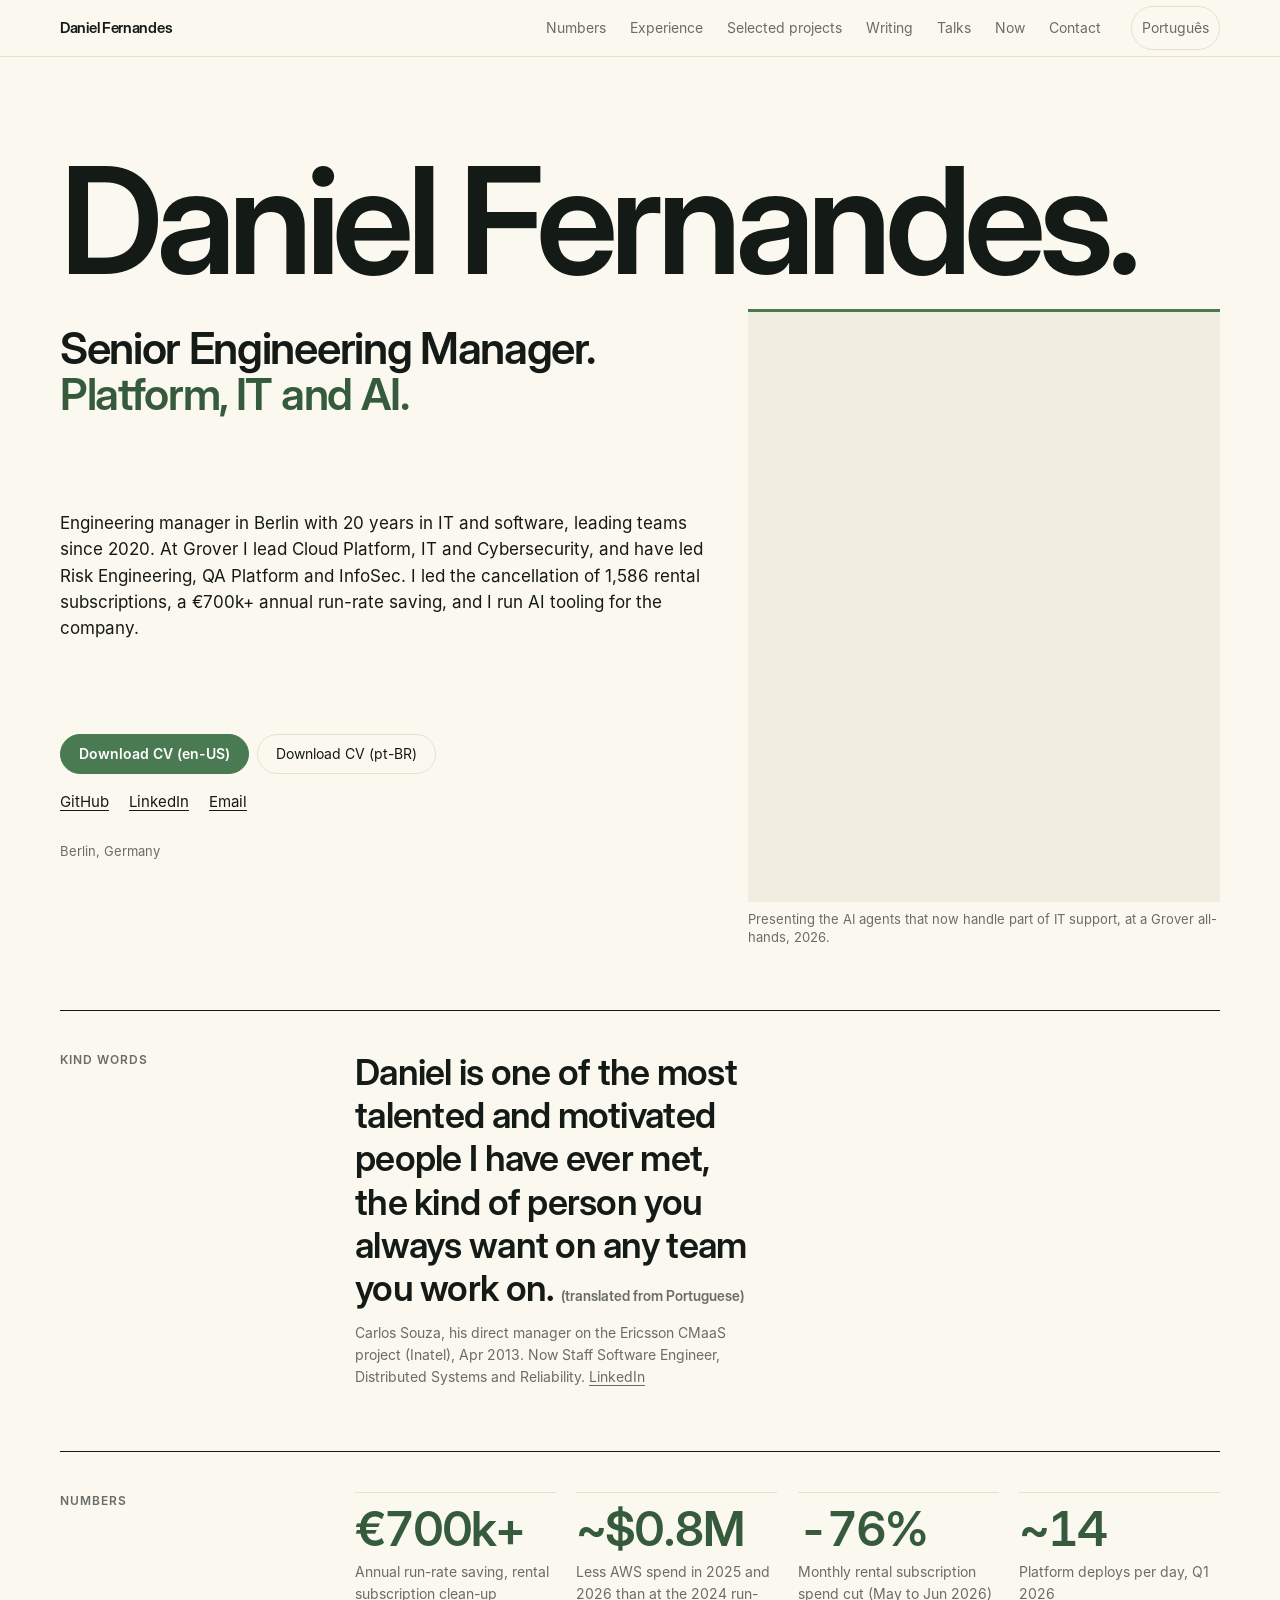
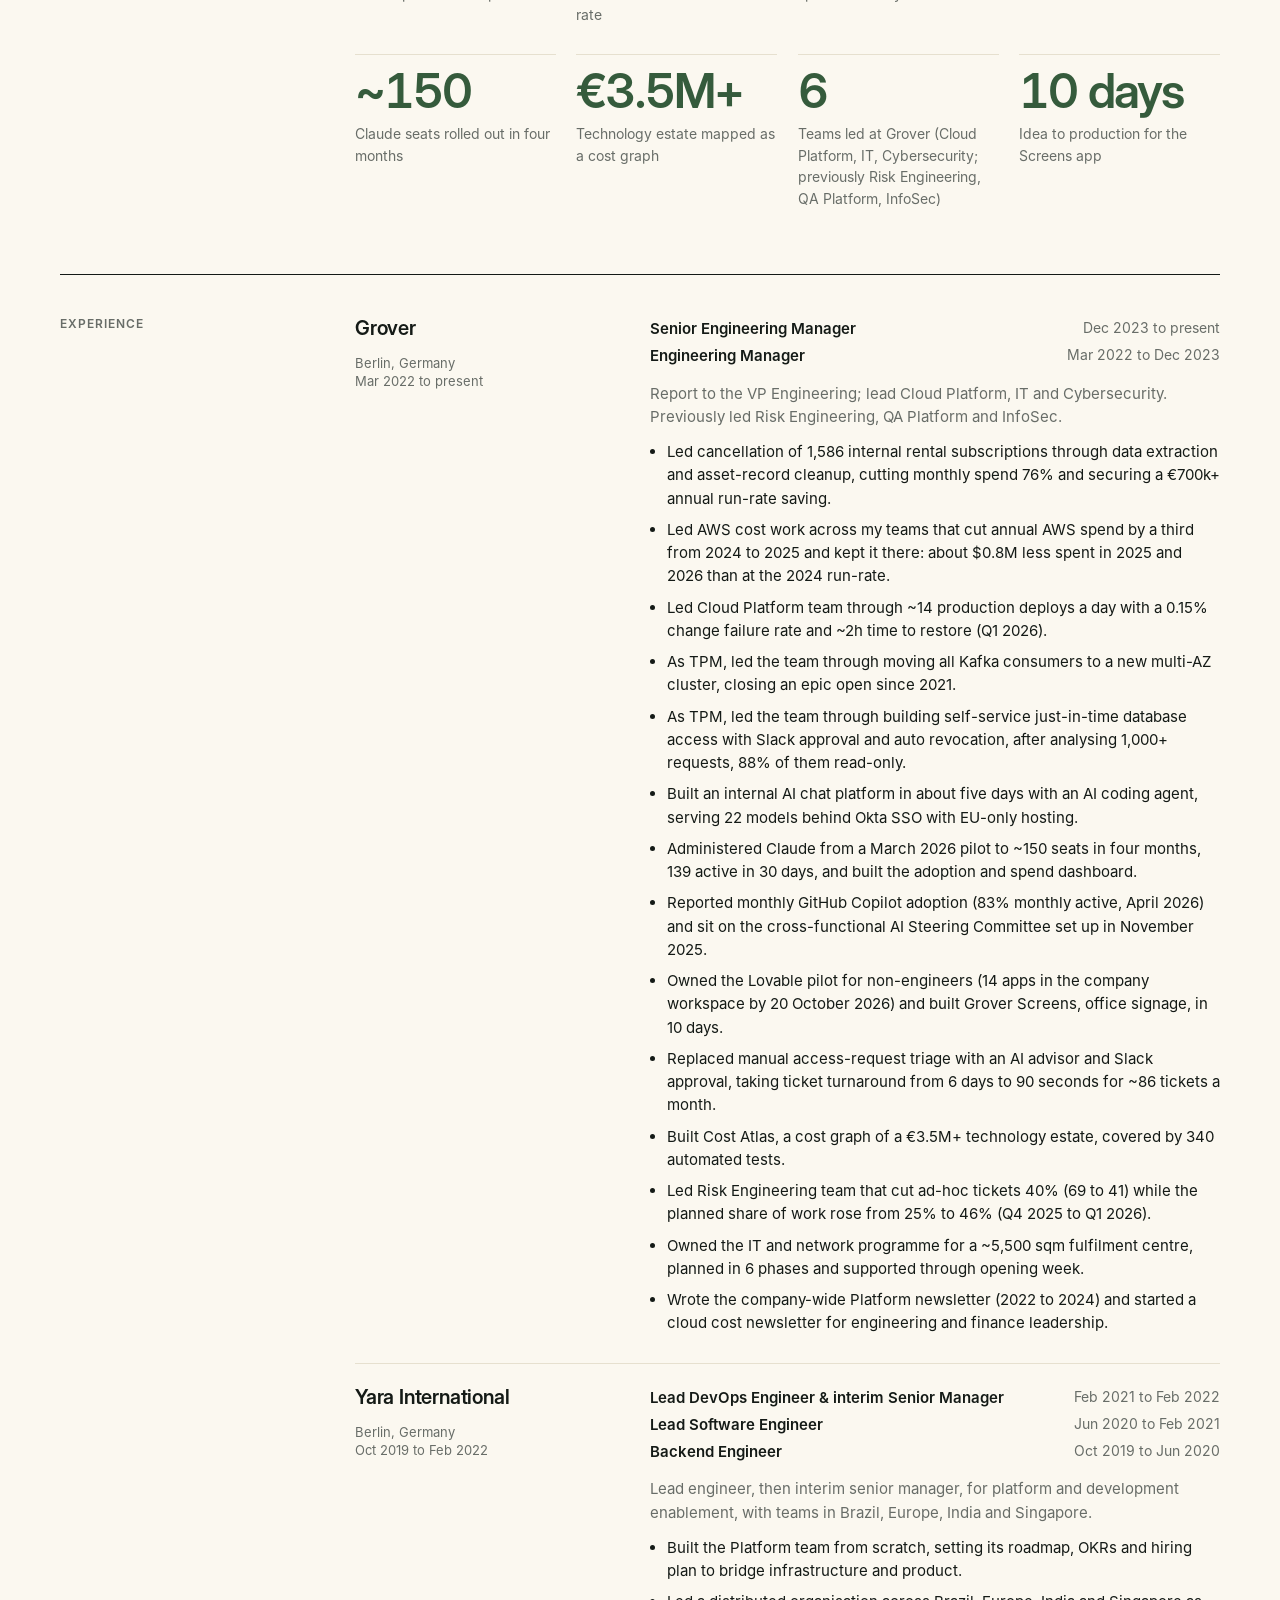
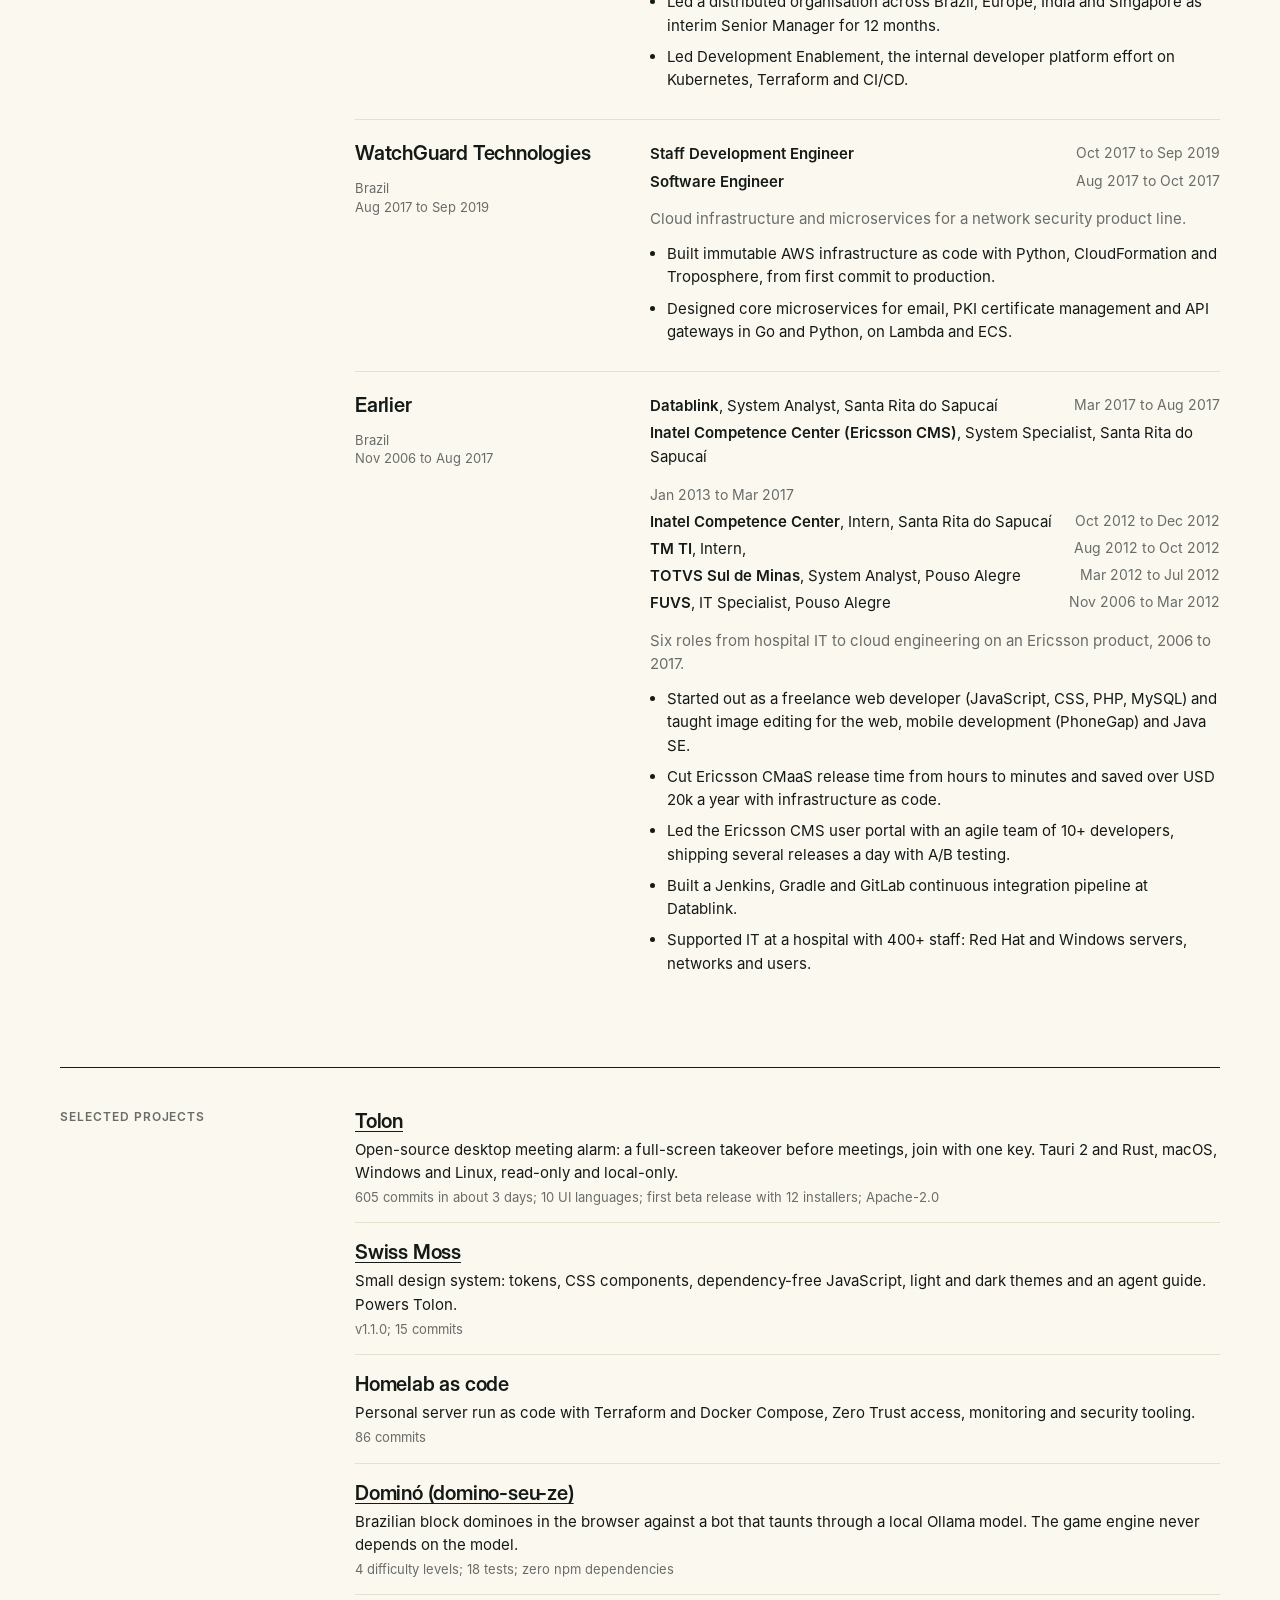
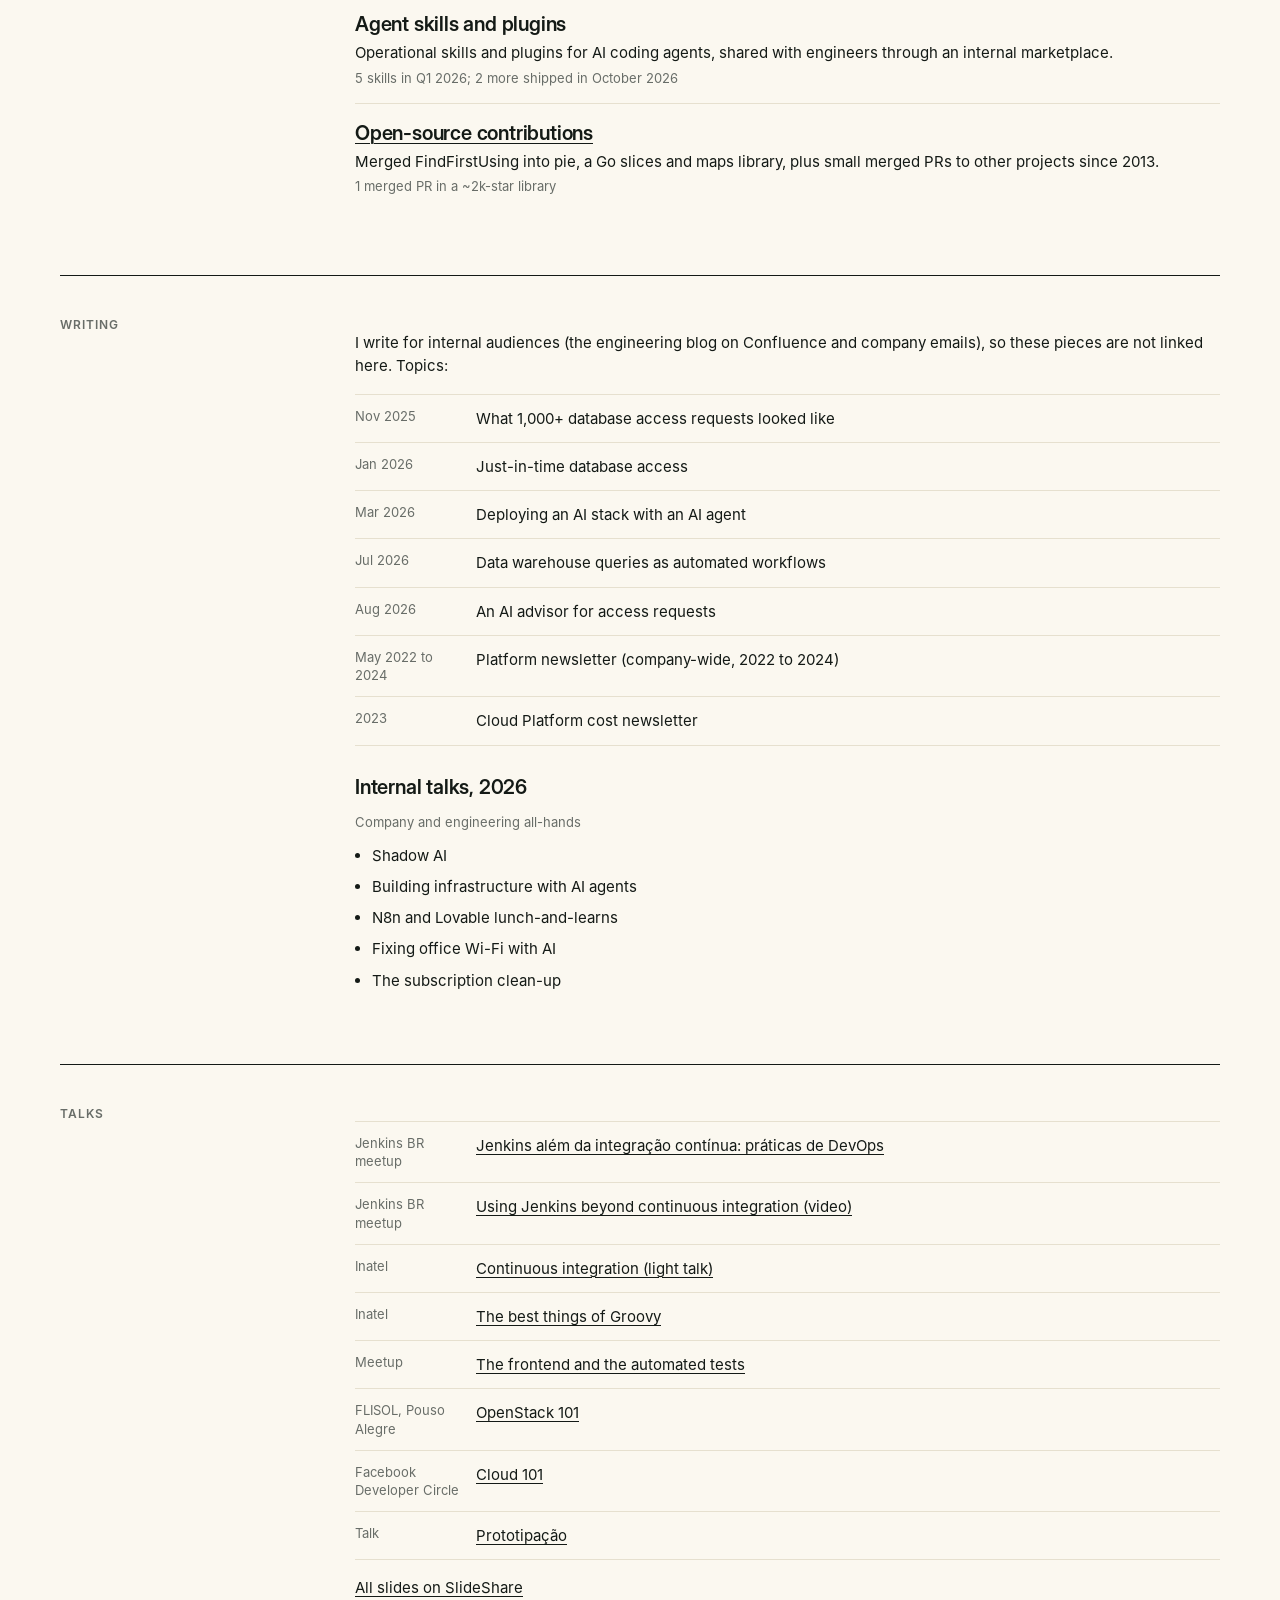
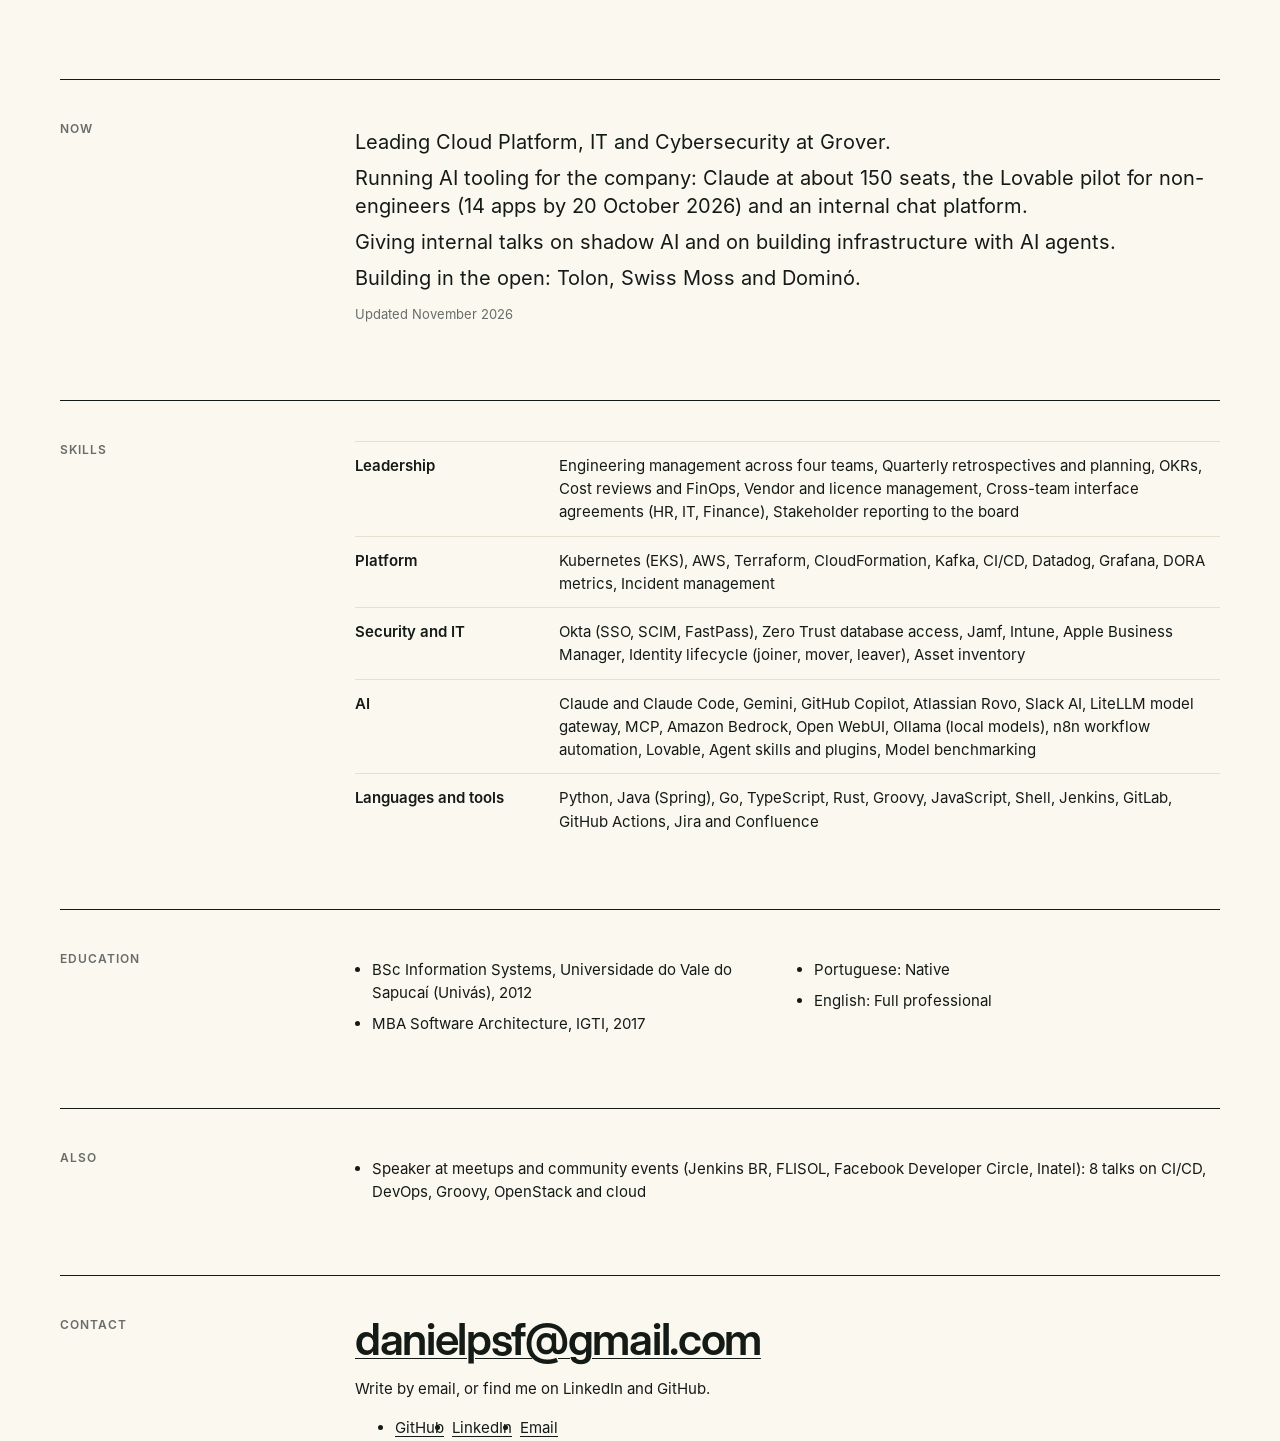
==== apps/site/web/index.html @ 64b5a779 "feat(site): track the personal site as plain HTML/CSS/JS, mobile menu - apps/site/web/ is now the so" ====
<!doctype html>
<html lang="en-US">
  <head>
    <meta charset="utf-8" />
    <meta name="viewport" content="width=device-width,initial-scale=1,viewport-fit=cover" />
    <title>Daniel Fernandes: Senior Engineering Manager</title>
    <meta
      name="description"
      content="Engineering manager in Berlin with 20 years in IT and software, leading teams since 2020."
    />
    <link rel="canonical" href="https://danielpsf.net/" />
    <link rel="alternate" hreflang="en-US" href="https://danielpsf.net/" />
    <link rel="alternate" hreflang="pt-BR" href="https://danielpsf.net/pt/" />
    <link rel="alternate" hreflang="x-default" href="https://danielpsf.net/" />
    <meta name="color-scheme" content="light dark" />
    <meta name="theme-color" content="#FBF8F0" media="(prefers-color-scheme: light)" />
    <meta name="theme-color" content="#121A15" media="(prefers-color-scheme: dark)" />
    <meta name="author" content="Daniel Fernandes" />
    <meta property="og:type" content="profile" />
    <meta property="og:site_name" content="Daniel Fernandes" />
    <meta property="og:title" content="Daniel Fernandes: Senior Engineering Manager" />
    <meta
      property="og:description"
      content="Engineering manager in Berlin with 20 years in IT and software, leading teams since 2020."
    />
    <meta property="og:url" content="https://danielpsf.net/" />
    <meta property="og:image" content="https://danielpsf.net/og.jpg" />
    <meta property="og:image:width" content="1200" />
    <meta property="og:image:height" content="630" />
    <meta
      property="og:image:alt"
      content="Daniel Fernandes on stage with a microphone, presenting a talk titled Bots running around the IT department."
    />
    <meta property="og:locale" content="en_US" />
    <meta name="twitter:card" content="summary_large_image" />
    <meta name="twitter:title" content="Daniel Fernandes: Senior Engineering Manager" />
    <meta
      name="twitter:description"
      content="Engineering manager in Berlin with 20 years in IT and software, leading teams since 2020."
    />
    <meta name="twitter:image" content="https://danielpsf.net/og.jpg" />
    <meta
      name="twitter:image:alt"
      content="Daniel Fernandes on stage with a microphone, presenting a talk titled Bots running around the IT department."
    />
    <meta property="profile:first_name" content="Daniel" />
    <meta property="profile:last_name" content="Fernandes" />
    <link rel="icon" href="favicon.svg" type="image/svg+xml" />
    <link rel="preload" href="fonts/inter-400.woff2" as="font" type="font/woff2" crossorigin />
    <link rel="preload" href="fonts/inter-display-600.woff2" as="font" type="font/woff2" crossorigin />
    <link rel="stylesheet" href="vendor/swiss-moss/tokens/tokens.css" />
    <link rel="stylesheet" href="vendor/swiss-moss/css/swiss-moss.css" />
    <link rel="stylesheet" href="css/site.css?v=846c3506" />
    <script type="application/ld+json">
      {"@context":"https://schema.org","@type":"ProfilePage","dateModified":"2026-11-02","inLanguage":"en-US","mainEntity":{"@type":"Person","name":"Daniel Fernandes","url":"https://danielpsf.net/","jobTitle":"Senior Engineering Manager","description":"Engineering manager in Berlin with 20 years in IT and software, leading teams since 2020.","worksFor":{"@type":"Organization","name":"Grover"},"address":{"@type":"PostalAddress","addressLocality":"Berlin","addressCountry":"DE"},"alumniOf":[{"@type":"CollegeOrUniversity","name":"Universidade do Vale do Sapucaí (Univás)"}],"knowsAbout":["Platform engineering","Cloud infrastructure","IT","Cybersecurity","AI tooling"],"sameAs":["https://github.com/danielpsf","https://linkedin.com/in/danielpedro09"]}}
    </script>
  </head>
  <body>
    <a class="skip" href="#main">Skip to content</a>
    <header class="top">
      <div class="wrap bar">
        <a class="mark" href="#top">Daniel Fernandes</a>
        <button class="menu-btn" type="button" popovertarget="site-menu">
          <span class="ico" aria-hidden="true"></span>Menu
        </button>
        <nav id="site-menu" class="menu" popover aria-label="Primary">
          <a href="#numbers">Numbers</a><a href="#experience">Experience</a><a href="#projects">Selected projects</a
          ><a href="#writing">Writing</a><a href="#talks">Talks</a><a href="#now">Now</a><a href="#contact">Contact</a>
        </nav>
        <a class="lang" href="pt/" hreflang="pt-BR" lang="pt-BR">Português</a>
      </div>
    </header>
    <main id="main">
      <div class="wrap">
        <section class="hero g" id="top">
          <h1 class="sm-display-xl">Daniel Fernandes.</h1>
          <p class="role sm-display-m">Senior Engineering Manager. <span class="focus">Platform, IT and AI.</span></p>
          <p class="lede sm-lead">
            Engineering manager in Berlin with 20 years in IT and software, leading teams since 2020. At Grover I lead
            Cloud Platform, IT and Cybersecurity, and have led Risk Engineering, QA Platform and InfoSec. I led the
            cancellation of 1,586 rental subscriptions, a €700k+ annual run-rate saving, and I run AI tooling for the
            company.
          </p>
          <figure class="hero-photo">
            <picture
              ><source
                media="(max-width:899px)"
                type="image/webp"
                srcset="img/talk-portrait-600.webp"
                width="600"
                height="750" />
              <source
                media="(max-width:899px)"
                type="image/jpeg"
                srcset="img/talk-portrait-600.jpg"
                width="600"
                height="750" />
              <source
                type="image/webp"
                srcset="img/talk-640.webp 640w, img/talk-960.webp 960w, img/talk-1280.webp 1280w"
                sizes="(min-width:1240px) 480px, 40vw"
                width="1280"
                height="853" />
              <img
                src="img/talk-1280.jpg"
                width="1280"
                height="853"
                alt="Daniel Fernandes on stage with a microphone, presenting a talk titled Bots running around the IT department."
                loading="eager"
                fetchpriority="high"
                decoding="async"
            /></picture>
            <figcaption class="sm-caption">
              Presenting the AI agents that now handle part of IT support, at a Grover all-hands, 2026.
            </figcaption>
          </figure>
          <div class="hero-links">
            <div class="sm-cluster">
              <a class="sm-btn primary" href="/cv/Daniel_Fernandes_CV_Generic_enUS.pdf" download>Download CV (en-US)</a
              ><a class="sm-btn" href="/cv/Daniel_Fernandes_CV_Generic_ptBR.pdf" download>Download CV (pt-BR)</a>
            </div>
            <ul class="sm-cluster plain" role="list">
              <li><a href="https://github.com/danielpsf" rel="me noopener">GitHub</a></li>
              <li><a href="https://linkedin.com/in/danielpedro09" rel="me noopener">LinkedIn</a></li>
              <li><a href="mailto:danielpsf@gmail.com">Email</a></li>
            </ul>
            <p class="sm-caption">Berlin, Germany</p>
          </div>
        </section>
        <section class="sec" id="kind">
          <div class="g">
            <h2 class="lbl">Kind words</h2>
            <div class="body">
              <figure class="quote">
                <blockquote>
                  <p>
                    Daniel is one of the most talented and motivated people I have ever met, the kind of person you
                    always want on any team you work on. <span class="note">(translated from Portuguese)</span>
                  </p>
                </blockquote>
                <figcaption>
                  Carlos Souza, his direct manager on the Ericsson CMaaS project (Inatel), Apr 2013. Now Staff Software
                  Engineer, Distributed Systems and Reliability.
                  <a href="https://www.linkedin.com/in/danielpedro09/details/recommendations/" rel="noopener"
                    >LinkedIn</a
                  >
                </figcaption>
              </figure>
            </div>
          </div>
        </section>
        <section class="sec" id="numbers">
          <div class="g">
            <h2 class="lbl">Numbers</h2>
            <ul class="figs" role="list">
              <li>
                <p class="fig-v">€700k+</p>
                <p class="fig-l">Annual run-rate saving, rental subscription clean-up</p>
              </li>
              <li>
                <p class="fig-v">~$0.8M</p>
                <p class="fig-l">Less AWS spend in 2025 and 2026 than at the 2024 run-rate</p>
              </li>
              <li>
                <p class="fig-v">-76%</p>
                <p class="fig-l">Monthly rental subscription spend cut (May to Jun 2026)</p>
              </li>
              <li>
                <p class="fig-v">~14</p>
                <p class="fig-l">Platform deploys per day, Q1 2026</p>
              </li>
              <li>
                <p class="fig-v">~150</p>
                <p class="fig-l">Claude seats rolled out in four months</p>
              </li>
              <li>
                <p class="fig-v">€3.5M+</p>
                <p class="fig-l">Technology estate mapped as a cost graph</p>
              </li>
              <li>
                <p class="fig-v">6</p>
                <p class="fig-l">
                  Teams led at Grover (Cloud Platform, IT, Cybersecurity; previously Risk Engineering, QA Platform,
                  InfoSec)
                </p>
              </li>
              <li>
                <p class="fig-v">10 days</p>
                <p class="fig-l">Idea to production for the Screens app</p>
              </li>
            </ul>
          </div>
        </section>
        <section class="sec" id="experience">
          <div class="g">
            <h2 class="lbl">Experience</h2>
            <div class="body">
              <article class="job">
                <header>
                  <h3 class="sm-heading">Grover</h3>
                  <p class="sm-caption">Berlin, Germany<br />Mar 2022 to present</p>
                </header>
                <div>
                  <ul class="roles" role="list">
                    <li><strong>Senior Engineering Manager</strong><span class="per">Dec 2023 to present</span></li>
                    <li><strong>Engineering Manager</strong><span class="per">Mar 2022 to Dec 2023</span></li>
                  </ul>
                  <p class="scope">
                    Report to the VP Engineering; lead Cloud Platform, IT and Cybersecurity. Previously led Risk
                    Engineering, QA Platform and InfoSec.
                  </p>
                  <ul class="bul">
                    <li>
                      Led cancellation of 1,586 internal rental subscriptions through data extraction and asset-record
                      cleanup, cutting monthly spend 76% and securing a €700k+ annual run-rate saving.
                    </li>
                    <li>
                      Led AWS cost work across my teams that cut annual AWS spend by a third from 2024 to 2025 and kept
                      it there: about $0.8M less spent in 2025 and 2026 than at the 2024 run-rate.
                    </li>
                    <li>
                      Led Cloud Platform team through ~14 production deploys a day with a 0.15% change failure rate and
                      ~2h time to restore (Q1 2026).
                    </li>
                    <li>
                      As TPM, led the team through moving all Kafka consumers to a new multi-AZ cluster, closing an epic
                      open since 2021.
                    </li>
                    <li>
                      As TPM, led the team through building self-service just-in-time database access with Slack
                      approval and auto revocation, after analysing 1,000+ requests, 88% of them read-only.
                    </li>
                    <li>
                      Built an internal AI chat platform in about five days with an AI coding agent, serving 22 models
                      behind Okta SSO with EU-only hosting.
                    </li>
                    <li>
                      Administered Claude from a March 2026 pilot to ~150 seats in four months, 139 active in 30 days,
                      and built the adoption and spend dashboard.
                    </li>
                    <li>
                      Reported monthly GitHub Copilot adoption (83% monthly active, April 2026) and sit on the
                      cross-functional AI Steering Committee set up in November 2025.
                    </li>
                    <li>
                      Owned the Lovable pilot for non-engineers (14 apps in the company workspace by 20 October 2026)
                      and built Grover Screens, office signage, in 10 days.
                    </li>
                    <li>
                      Replaced manual access-request triage with an AI advisor and Slack approval, taking ticket
                      turnaround from 6 days to 90 seconds for ~86 tickets a month.
                    </li>
                    <li>
                      Built Cost Atlas, a cost graph of a €3.5M+ technology estate, covered by 340 automated tests.
                    </li>
                    <li>
                      Led Risk Engineering team that cut ad-hoc tickets 40% (69 to 41) while the planned share of work
                      rose from 25% to 46% (Q4 2025 to Q1 2026).
                    </li>
                    <li>
                      Owned the IT and network programme for a ~5,500 sqm fulfilment centre, planned in 6 phases and
                      supported through opening week.
                    </li>
                    <li>
                      Wrote the company-wide Platform newsletter (2022 to 2024) and started a cloud cost newsletter for
                      engineering and finance leadership.
                    </li>
                  </ul>
                </div>
              </article>
              <article class="job">
                <header>
                  <h3 class="sm-heading">Yara International</h3>
                  <p class="sm-caption">Berlin, Germany<br />Oct 2019 to Feb 2022</p>
                </header>
                <div>
                  <ul class="roles" role="list">
                    <li>
                      <strong>Lead DevOps Engineer &amp; interim Senior Manager</strong
                      ><span class="per">Feb 2021 to Feb 2022</span>
                    </li>
                    <li><strong>Lead Software Engineer</strong><span class="per">Jun 2020 to Feb 2021</span></li>
                    <li><strong>Backend Engineer</strong><span class="per">Oct 2019 to Jun 2020</span></li>
                  </ul>
                  <p class="scope">
                    Lead engineer, then interim senior manager, for platform and development enablement, with teams in
                    Brazil, Europe, India and Singapore.
                  </p>
                  <ul class="bul">
                    <li>
                      Built the Platform team from scratch, setting its roadmap, OKRs and hiring plan to bridge
                      infrastructure and product.
                    </li>
                    <li>
                      Led a distributed organisation across Brazil, Europe, India and Singapore as interim Senior
                      Manager for 12 months.
                    </li>
                    <li>
                      Led Development Enablement, the internal developer platform effort on Kubernetes, Terraform and
                      CI/CD.
                    </li>
                  </ul>
                </div>
              </article>
              <article class="job">
                <header>
                  <h3 class="sm-heading">WatchGuard Technologies</h3>
                  <p class="sm-caption">Brazil<br />Aug 2017 to Sep 2019</p>
                </header>
                <div>
                  <ul class="roles" role="list">
                    <li><strong>Staff Development Engineer</strong><span class="per">Oct 2017 to Sep 2019</span></li>
                    <li><strong>Software Engineer</strong><span class="per">Aug 2017 to Oct 2017</span></li>
                  </ul>
                  <p class="scope">Cloud infrastructure and microservices for a network security product line.</p>
                  <ul class="bul">
                    <li>
                      Built immutable AWS infrastructure as code with Python, CloudFormation and Troposphere, from first
                      commit to production.
                    </li>
                    <li>
                      Designed core microservices for email, PKI certificate management and API gateways in Go and
                      Python, on Lambda and ECS.
                    </li>
                  </ul>
                </div>
              </article>
              <article class="job">
                <header>
                  <h3 class="sm-heading">Earlier</h3>
                  <p class="sm-caption">Brazil<br />Nov 2006 to Aug 2017</p>
                </header>
                <div>
                  <ul class="roles" role="list">
                    <li>
                      <span><strong>Datablink</strong>, System Analyst, Santa Rita do Sapucaí</span
                      ><span class="per">Mar 2017 to Aug 2017</span>
                    </li>
                    <li>
                      <span
                        ><strong>Inatel Competence Center (Ericsson CMS)</strong>, System Specialist, Santa Rita do
                        Sapucaí</span
                      ><span class="per">Jan 2013 to Mar 2017</span>
                    </li>
                    <li>
                      <span><strong>Inatel Competence Center</strong>, Intern, Santa Rita do Sapucaí</span
                      ><span class="per">Oct 2012 to Dec 2012</span>
                    </li>
                    <li>
                      <span><strong>TM TI</strong>, Intern, </span><span class="per">Aug 2012 to Oct 2012</span>
                    </li>
                    <li>
                      <span><strong>TOTVS Sul de Minas</strong>, System Analyst, Pouso Alegre</span
                      ><span class="per">Mar 2012 to Jul 2012</span>
                    </li>
                    <li>
                      <span><strong>FUVS</strong>, IT Specialist, Pouso Alegre</span
                      ><span class="per">Nov 2006 to Mar 2012</span>
                    </li>
                  </ul>
                  <p class="scope">
                    Six roles from hospital IT to cloud engineering on an Ericsson product, 2006 to 2017.
                  </p>
                  <ul class="bul">
                    <li>
                      Started out as a freelance web developer (JavaScript, CSS, PHP, MySQL) and taught image editing
                      for the web, mobile development (PhoneGap) and Java SE.
                    </li>
                    <li>
                      Cut Ericsson CMaaS release time from hours to minutes and saved over USD 20k a year with
                      infrastructure as code.
                    </li>
                    <li>
                      Led the Ericsson CMS user portal with an agile team of 10+ developers, shipping several releases a
                      day with A/B testing.
                    </li>
                    <li>Built a Jenkins, Gradle and GitLab continuous integration pipeline at Datablink.</li>
                    <li>
                      Supported IT at a hospital with 400+ staff: Red Hat and Windows servers, networks and users.
                    </li>
                  </ul>
                </div>
              </article>
            </div>
          </div>
        </section>
        <section class="sec" id="projects">
          <div class="g">
            <h2 class="lbl">Selected projects</h2>
            <ul class="body projs" role="list">
              <li>
                <h3 class="sm-heading"><a href="https://github.com/danielpsf/tolon" rel="noopener">Tolon</a></h3>
                <p>
                  Open-source desktop meeting alarm: a full-screen takeover before meetings, join with one key. Tauri 2
                  and Rust, macOS, Windows and Linux, read-only and local-only.
                </p>
                <p class="sm-caption">
                  605 commits in about 3 days; 10 UI languages; first beta release with 12 installers; Apache-2.0
                </p>
              </li>
              <li>
                <h3 class="sm-heading">
                  <a href="https://danielpsf.github.io/swiss-moss/" rel="noopener">Swiss Moss</a>
                </h3>
                <p>
                  Small design system: tokens, CSS components, dependency-free JavaScript, light and dark themes and an
                  agent guide. Powers Tolon.
                </p>
                <p class="sm-caption">v1.1.0; 15 commits</p>
              </li>
              <li>
                <h3 class="sm-heading">Homelab as code</h3>
                <p>
                  Personal server run as code with Terraform and Docker Compose, Zero Trust access, monitoring and
                  security tooling.
                </p>
                <p class="sm-caption">86 commits</p>
              </li>
              <li>
                <h3 class="sm-heading">
                  <a href="https://github.com/danielpsf/domino-seu-ze" rel="noopener">Dominó (domino-seu-ze)</a>
                </h3>
                <p>
                  Brazilian block dominoes in the browser against a bot that taunts through a local Ollama model. The
                  game engine never depends on the model.
                </p>
                <p class="sm-caption">4 difficulty levels; 18 tests; zero npm dependencies</p>
              </li>
              <li>
                <h3 class="sm-heading">Agent skills and plugins</h3>
                <p>
                  Operational skills and plugins for AI coding agents, shared with engineers through an internal
                  marketplace.
                </p>
                <p class="sm-caption">5 skills in Q1 2026; 2 more shipped in October 2026</p>
              </li>
              <li>
                <h3 class="sm-heading">
                  <a href="https://github.com/elliotchance/pie/pull/140" rel="noopener">Open-source contributions</a>
                </h3>
                <p>
                  Merged FindFirstUsing into pie, a Go slices and maps library, plus small merged PRs to other projects
                  since 2013.
                </p>
                <p class="sm-caption">1 merged PR in a ~2k-star library</p>
              </li>
            </ul>
          </div>
        </section>
        <section class="sec" id="writing">
          <div class="g">
            <h2 class="lbl">Writing</h2>
            <div class="body">
              <p>
                I write for internal audiences (the engineering blog on Confluence and company emails), so these pieces
                are not linked here. Topics:
              </p>
              <ul class="rows" role="list">
                <li>
                  <span class="sm-caption">Nov 2025</span><span>What 1,000+ database access requests looked like</span>
                </li>
                <li><span class="sm-caption">Jan 2026</span><span>Just-in-time database access</span></li>
                <li><span class="sm-caption">Mar 2026</span><span>Deploying an AI stack with an AI agent</span></li>
                <li>
                  <span class="sm-caption">Jul 2026</span><span>Data warehouse queries as automated workflows</span>
                </li>
                <li><span class="sm-caption">Aug 2026</span><span>An AI advisor for access requests</span></li>
                <li>
                  <span class="sm-caption">May 2022 to 2024</span
                  ><span>Platform newsletter (company-wide, 2022 to 2024)</span>
                </li>
                <li><span class="sm-caption">2023</span><span>Cloud Platform cost newsletter</span></li>
              </ul>
              <h3 class="sm-heading sub">Internal talks, 2026</h3>
              <p class="sm-caption">Company and engineering all-hands</p>
              <ul class="bul">
                <li>Shadow AI</li>
                <li>Building infrastructure with AI agents</li>
                <li>N8n and Lovable lunch-and-learns</li>
                <li>Fixing office Wi-Fi with AI</li>
                <li>The subscription clean-up</li>
              </ul>
            </div>
          </div>
        </section>
        <section class="sec" id="talks">
          <div class="g">
            <h2 class="lbl">Talks</h2>
            <div class="body">
              <ul class="rows pj" role="list">
                <li>
                  <span class="sm-caption m">Jenkins BR meetup</span
                  ><span
                    ><a
                      href="https://www.slideshare.net/slideshow/light-talk-meet-up-jenkinsbr-2013-jenkins-alm-da-integrao-contnua-prticas-de-devops/29049214"
                      rel="noopener"
                      >Jenkins além da integração contínua: práticas de DevOps</a
                    ></span
                  >
                </li>
                <li>
                  <span class="sm-caption m">Jenkins BR meetup</span
                  ><span
                    ><a href="https://www.youtube.com/watch?v=B6O4QnNBhys" rel="noopener"
                      >Using Jenkins beyond continuous integration (video)</a
                    ></span
                  >
                </li>
                <li>
                  <span class="sm-caption m">Inatel</span
                  ><span
                    ><a
                      href="https://www.slideshare.net/slideshow/continuous-integration-light-talk/29068292"
                      rel="noopener"
                      >Continuous integration (light talk)</a
                    ></span
                  >
                </li>
                <li>
                  <span class="sm-caption m">Inatel</span
                  ><span
                    ><a href="https://www.slideshare.net/slideshow/the-best-things-of-groovy/74635420" rel="noopener"
                      >The best things of Groovy</a
                    ></span
                  >
                </li>
                <li>
                  <span class="sm-caption m">Meetup</span
                  ><span
                    ><a
                      href="https://www.slideshare.net/slideshow/the-frontend-and-the-automated-tests-51347442/51347442"
                      rel="noopener"
                      >The frontend and the automated tests</a
                    ></span
                  >
                </li>
                <li>
                  <span class="sm-caption m">FLISOL, Pouso Alegre</span
                  ><span
                    ><a href="https://www.slideshare.net/slideshow/openstack-101-74729543/74729543" rel="noopener"
                      >OpenStack 101</a
                    ></span
                  >
                </li>
                <li>
                  <span class="sm-caption m">Facebook Developer Circle</span
                  ><span
                    ><a
                      href="https://www.slideshare.net/slideshow/facebook-dev-circle-cloud-101/74634896"
                      rel="noopener"
                      >Cloud 101</a
                    ></span
                  >
                </li>
                <li>
                  <span class="sm-caption m">Talk</span
                  ><span
                    ><a href="https://www.slideshare.net/slideshow/prototipao/4040329" rel="noopener"
                      >Prototipação</a
                    ></span
                  >
                </li>
              </ul>
              <p><a href="https://www.slideshare.net/DanielPSF" rel="noopener">All slides on SlideShare</a></p>
            </div>
          </div>
        </section>
        <section class="sec" id="now">
          <div class="g">
            <h2 class="lbl">Now</h2>
            <div class="body">
              <!-- derived from content.json; confirm wording -->
              <ul class="bul big">
                <li>Leading Cloud Platform, IT and Cybersecurity at Grover.</li>
                <li>
                  Running AI tooling for the company: Claude at about 150 seats, the Lovable pilot for non-engineers (14
                  apps by 20 October 2026) and an internal chat platform.
                </li>
                <li>Giving internal talks on shadow AI and on building infrastructure with AI agents.</li>
                <li>Building in the open: Tolon, Swiss Moss and Dominó.</li>
              </ul>
              <p class="sm-caption">Updated November 2026</p>
            </div>
          </div>
        </section>
        <section class="sec" id="skills">
          <div class="g">
            <h2 class="lbl">Skills</h2>
            <dl class="body skills">
              <div>
                <dt>Leadership</dt>
                <dd>
                  Engineering management across four teams, Quarterly retrospectives and planning, OKRs, Cost reviews
                  and FinOps, Vendor and licence management, Cross-team interface agreements (HR, IT, Finance),
                  Stakeholder reporting to the board
                </dd>
              </div>
              <div>
                <dt>Platform</dt>
                <dd>
                  Kubernetes (EKS), AWS, Terraform, CloudFormation, Kafka, CI/CD, Datadog, Grafana, DORA metrics,
                  Incident management
                </dd>
              </div>
              <div>
                <dt>Security and IT</dt>
                <dd>
                  Okta (SSO, SCIM, FastPass), Zero Trust database access, Jamf, Intune, Apple Business Manager, Identity
                  lifecycle (joiner, mover, leaver), Asset inventory
                </dd>
              </div>
              <div>
                <dt>AI</dt>
                <dd>
                  Claude and Claude Code, Gemini, GitHub Copilot, Atlassian Rovo, Slack AI, LiteLLM model gateway, MCP,
                  Amazon Bedrock, Open WebUI, Ollama (local models), n8n workflow automation, Lovable, Agent skills and
                  plugins, Model benchmarking
                </dd>
              </div>
              <div>
                <dt>Languages and tools</dt>
                <dd>
                  Python, Java (Spring), Go, TypeScript, Rust, Groovy, JavaScript, Shell, Jenkins, GitLab, GitHub
                  Actions, Jira and Confluence
                </dd>
              </div>
            </dl>
          </div>
        </section>
        <section class="sec" id="education">
          <div class="g">
            <h2 class="lbl">Education</h2>
            <div class="body two">
              <ul class="bul">
                <li>BSc Information Systems, Universidade do Vale do Sapucaí (Univás), 2012</li>
                <li>MBA Software Architecture, IGTI, 2017</li>
              </ul>
              <ul class="bul">
                <li>Portuguese: Native</li>
                <li>English: Full professional</li>
              </ul>
            </div>
          </div>
        </section>
        <section class="sec" id="also">
          <div class="g">
            <h2 class="lbl">Also</h2>
            <div class="body">
              <ul class="bul">
                <li>
                  Speaker at meetups and community events (Jenkins BR, FLISOL, Facebook Developer Circle, Inatel): 8
                  talks on CI/CD, DevOps, Groovy, OpenStack and cloud
                </li>
              </ul>
            </div>
          </div>
        </section>
        <section class="sec" id="contact">
          <div class="g">
            <h2 class="lbl">Contact</h2>
            <div class="body">
              <p class="sm-display-m"><a href="mailto:danielpsf@gmail.com">danielpsf@gmail.com</a></p>
              <p>Write by email, or find me on LinkedIn and GitHub.</p>
              <ul class="sm-cluster" role="list">
                <li><a href="https://github.com/danielpsf" rel="me noopener">GitHub</a></li>
                <li><a href="https://linkedin.com/in/danielpedro09" rel="me noopener">LinkedIn</a></li>
                <li><a href="mailto:danielpsf@gmail.com">Email</a></li>
              </ul>
            </div>
          </div>
        </section>
      </div>
    </main>
    <footer class="foot wrap">
      <p>Built with Swiss Moss (Apache-2.0) and set in Inter (SIL OFL 1.1). No cookies, no analytics, no tracking.</p>
      <p>
        <a href="vendor/swiss-moss/LICENSE">Swiss Moss Licences</a> ·
        <a href="fonts/OFL-1.1-Inter.txt">Inter OFL 1.1</a> · <a href="NOTICE.txt">NOTICE</a>
      </p>
    </footer>
    <script src="js/menu.js?v=dd1b5cc5" defer></script>
  </body>
</html>
---- apps/site/web/vendor/swiss-moss/tokens/tokens.css ----
/* Swiss Moss tokens. Light ("Paper") is the default; dark ("Night") follows the system, or data-theme="dark" on <html>. */
:root {
  --sm-paper:#FBF8F0; --sm-paper-deep:#F1EDE0; --sm-card:#FFFFFF; --sm-mist:#EEF3EB; --sm-line:#E6E0CF; --sm-control-line:#908872; --sm-line-strong:#141A16;
  --sm-ink:#141A16; --sm-muted:#686D68; --sm-moss:#4A7A52; --sm-moss-deep:#355B3C; --sm-on-moss:#FFFFFF; --sm-on-moss-muted:#EFF5EF;
  --sm-signal:#9B5C1C; --sm-signal-tint:#F7EBDD; --sm-danger:#9C3B2E; --sm-danger-tint:#F7E3DF; --sm-info:#2F5C7A; --sm-info-tint:#E4EDF3;
  --sm-toast:#141A16; --sm-on-toast:#FBF8F0; --sm-on-toast-accent:#B9DDBF; --sm-focus:#4A7A52;
  --sm-shadow-rest:0 2px 8px rgba(20,26,22,.05); --sm-shadow-lift:0 18px 40px rgba(20,26,22,.18);
  --sm-font-display:"Inter Tight",Inter,system-ui,sans-serif;
  --sm-font-sans:Inter,system-ui,-apple-system,"Segoe UI",Roboto,sans-serif;
  --sm-font-mono:ui-monospace,SFMono-Regular,Menlo,Consolas,monospace;
  --sm-space-1:4px; --sm-space-2:8px; --sm-space-3:12px; --sm-space-4:16px; --sm-space-5:20px; --sm-space-6:28px; --sm-space-7:40px; --sm-space-8:64px; --sm-space-9:96px;
  --sm-measure:860px;
  --sm-radius-s:8px; --sm-radius-m:12px; --sm-radius-l:16px; --sm-radius-pill:9999px;
  --sm-fast:120ms; --sm-base:180ms; --sm-ease:cubic-bezier(.2,.7,.2,1);
  color-scheme: light;
}
@media (prefers-color-scheme: dark) {
  :root:not([data-theme="light"]) {
    --sm-paper:#121A15; --sm-paper-deep:#18231C; --sm-card:#1A271F; --sm-mist:#1E3127; --sm-line:#2A3A30; --sm-control-line:#557561; --sm-line-strong:#EDE6D6;
    --sm-ink:#EDE6D6; --sm-muted:#9AA89E; --sm-moss:#7FC48F; --sm-moss-deep:#A9D8B2; --sm-on-moss:#121A15; --sm-on-moss-muted:#2A4A33;
    --sm-signal:#E0A36B; --sm-signal-tint:#3A2A1A; --sm-danger:#E08A7C; --sm-danger-tint:#3A1F1B; --sm-info:#8CB8D6; --sm-info-tint:#1B2A36;
    --sm-toast:#EDE6D6; --sm-on-toast:#121A15; --sm-on-toast-accent:#355B3C; --sm-focus:#7FC48F;
    --sm-shadow-rest:0 2px 8px rgba(0,0,0,.3); --sm-shadow-lift:0 18px 40px rgba(0,0,0,.55);
    color-scheme: dark;
  }
}
:root[data-theme="dark"] {
  --sm-paper:#121A15; --sm-paper-deep:#18231C; --sm-card:#1A271F; --sm-mist:#1E3127; --sm-line:#2A3A30; --sm-control-line:#557561; --sm-line-strong:#EDE6D6;
  --sm-ink:#EDE6D6; --sm-muted:#9AA89E; --sm-moss:#7FC48F; --sm-moss-deep:#A9D8B2; --sm-on-moss:#121A15; --sm-on-moss-muted:#2A4A33;
  --sm-signal:#E0A36B; --sm-signal-tint:#3A2A1A; --sm-danger:#E08A7C; --sm-danger-tint:#3A1F1B; --sm-info:#8CB8D6; --sm-info-tint:#1B2A36;
  --sm-toast:#EDE6D6; --sm-on-toast:#121A15; --sm-on-toast-accent:#355B3C; --sm-focus:#7FC48F;
  --sm-shadow-rest:0 2px 8px rgba(0,0,0,.3); --sm-shadow-lift:0 18px 40px rgba(0,0,0,.55);
  color-scheme: dark;
}
---- apps/site/web/vendor/swiss-moss/css/swiss-moss.css ----
/* Swiss Moss 1.1.0. Paper, ink and one green. Apache-2.0. */
@import url("../tokens/tokens.css");

/* ---------- base ---------- */
*,*::before,*::after{box-sizing:border-box}
[hidden]{display:none!important}
html{-webkit-text-size-adjust:100%;scroll-padding-top:var(--sm-space-6)}
body{margin:0;background:var(--sm-paper);color:var(--sm-ink);font-family:var(--sm-font-sans);font-size:15px;line-height:1.55;-webkit-font-smoothing:antialiased}
a{color:var(--sm-ink);text-decoration-thickness:1px;text-underline-offset:3px}
a:hover{color:var(--sm-moss)}
hr,.sm-divider{border:0;border-top:1px solid var(--sm-line);margin:var(--sm-space-6) 0}
.sm-divider.strong{border-top-color:var(--sm-line-strong)}
:focus-visible{outline:2px solid var(--sm-focus);outline-offset:2px;border-radius:var(--sm-radius-s)}
::selection{background:var(--sm-mist)}
@media (prefers-reduced-motion:reduce){*,*::before,*::after{transition:none!important;animation:none!important}}

/* ---------- typography ---------- */
.sm-display-xl,.sm-display-l,.sm-display-m,.sm-title,.sm-heading,.sm-item{font-family:var(--sm-font-display);margin:0}
.sm-display-xl{font-size:clamp(56px,10vw,112px);line-height:.98;font-weight:600;letter-spacing:-.045em}
.sm-display-l{font-size:clamp(36px,6vw,56px);line-height:1;font-weight:600;letter-spacing:-.035em}
.sm-display-m{font-size:clamp(32px,5vw,44px);line-height:1.05;font-weight:600;letter-spacing:-.03em}
.sm-title{font-size:28px;line-height:1.15;font-weight:600;letter-spacing:-.02em}
.sm-heading{font-size:20px;line-height:1.3;font-weight:600;letter-spacing:-.01em}
.sm-item{font-size:19px;line-height:1.3;font-weight:500;letter-spacing:-.01em}
.sm-lead{font-size:17px;line-height:1.55;margin:0}
.sm-body{font-size:15px;line-height:1.55;margin:0}
.sm-small{font-size:14px;line-height:1.45}
.sm-caption{font-size:13px;line-height:1.4;color:var(--sm-muted)}
.sm-key{font-size:12px;line-height:1.3;font-weight:500;color:var(--sm-muted)}
.sm-muted{color:var(--sm-muted)}
.sm-mono{font-family:var(--sm-font-mono);font-size:.92em}
.sm-prose p{margin:0 0 var(--sm-space-4)}
.sm-prose h2{font-family:var(--sm-font-display);font-size:28px;letter-spacing:-.02em;line-height:1.15;margin:var(--sm-space-7) 0 var(--sm-space-3)}
.sm-prose h3{font-family:var(--sm-font-display);font-size:20px;letter-spacing:-.01em;margin:var(--sm-space-6) 0 var(--sm-space-2)}
.sm-prose ul,.sm-prose ol{padding-inline-start:22px;margin:0 0 var(--sm-space-4)}
.sm-prose code{font-family:var(--sm-font-mono);font-size:.9em;background:var(--sm-paper-deep);padding:1px 6px;border-radius:6px}
.sm-prose pre{background:var(--sm-paper-deep);border:1px solid var(--sm-line);border-radius:var(--sm-radius-m);padding:var(--sm-space-4);overflow:auto;font-family:var(--sm-font-mono);font-size:13px;line-height:1.5}
.sm-prose pre code{background:none;padding:0}

/* ---------- layout ---------- */
.sm-container{max-width:var(--sm-measure);margin:0 auto;padding:0 var(--sm-space-5)}
.sm-container.wide{max-width:1100px}
.sm-stack{display:flex;flex-direction:column;gap:var(--sm-space-6)}
.sm-stack.tight{gap:var(--sm-space-3)}
.sm-cluster{display:flex;flex-wrap:wrap;gap:var(--sm-space-2);align-items:center}
.sm-between{display:flex;justify-content:space-between;align-items:flex-end;gap:var(--sm-space-5);flex-wrap:wrap}
.sm-grid{display:grid;gap:var(--sm-space-4);grid-template-columns:repeat(auto-fill,minmax(220px,1fr))}
.sm-section-rule{display:flex;justify-content:space-between;align-items:baseline;padding-bottom:var(--sm-space-2);border-bottom:1px solid var(--sm-line-strong);margin-bottom:var(--sm-space-3)}

/* ---------- buttons ---------- */
.sm-btn{display:inline-flex;align-items:center;justify-content:center;gap:8px;height:40px;padding:0 18px;border-radius:var(--sm-radius-pill);border:1px solid var(--sm-line);background:transparent;color:var(--sm-ink);font:inherit;font-size:14px;font-weight:500;line-height:1;cursor:pointer;text-decoration:none;white-space:nowrap;transition:background var(--sm-fast) var(--sm-ease),border-color var(--sm-fast) var(--sm-ease),color var(--sm-fast) var(--sm-ease)}
.sm-btn:hover{background:var(--sm-paper-deep);color:var(--sm-ink)}
.sm-btn.primary{background:var(--sm-moss);border-color:var(--sm-moss);color:var(--sm-on-moss);font-weight:600}
.sm-btn.primary:hover{background:var(--sm-moss-deep);border-color:var(--sm-moss-deep)}
.sm-btn.quiet{border-color:transparent;color:var(--sm-muted)}
.sm-btn.quiet:hover{color:var(--sm-ink);background:var(--sm-paper-deep)}
.sm-btn.signal{border-color:var(--sm-signal);color:var(--sm-signal);font-weight:600}
.sm-btn.signal:hover{background:var(--sm-signal-tint)}
.sm-btn.danger{border-color:var(--sm-danger);color:var(--sm-danger);font-weight:600}
.sm-btn.danger:hover{background:var(--sm-danger-tint)}
.sm-btn.sm{height:32px;padding:0 12px;font-size:13px}
.sm-btn.lg{height:56px;padding:0 28px;font-size:17px}
.sm-btn.xl{height:64px;padding:0 36px;font-size:19px;font-weight:600}
.sm-btn.icon{width:40px;padding:0}
.sm-btn.icon.sm{width:32px}
.sm-btn.block{width:100%}
.sm-btn[disabled],.sm-btn[aria-disabled="true"]{opacity:.45;cursor:not-allowed;pointer-events:none}
.sm-btn.loading{position:relative;color:transparent;pointer-events:none}
.sm-btn.loading::after{content:"";position:absolute;width:16px;height:16px;border-radius:50%;border:2px solid currentColor;border-right-color:transparent;color:var(--sm-ink);animation:sm-spin .8s linear infinite}
.sm-btn.primary.loading::after{color:var(--sm-on-moss)}
@keyframes sm-spin{to{transform:rotate(360deg)}}
.sm-btn-group{display:inline-flex}
.sm-btn-group .sm-btn{border-radius:0}
.sm-btn-group .sm-btn:first-child{border-start-start-radius:var(--sm-radius-pill);border-end-start-radius:var(--sm-radius-pill)}
.sm-btn-group .sm-btn:last-child{border-start-end-radius:var(--sm-radius-pill);border-end-end-radius:var(--sm-radius-pill)}
.sm-btn-group .sm-btn+.sm-btn{margin-inline-start:-1px}
.sm-btn-group .sm-btn[aria-pressed="true"]{background:var(--sm-mist);border-color:var(--sm-moss);color:var(--sm-ink);position:relative;z-index:1}
.sm-icon{width:1em;height:1em;flex:none}
.sm-flip:dir(rtl){transform:scaleX(-1)}
.sm-btn.dashed{border-style:dashed;border-color:var(--sm-control-line)}

/* ---------- chips, tags, badges, labels ---------- */
.sm-chip{display:inline-flex;align-items:center;gap:6px;height:32px;padding:0 12px;border-radius:var(--sm-radius-pill);border:1px solid var(--sm-line);background:var(--sm-card);color:var(--sm-ink);font:inherit;font-size:13px;font-weight:500;cursor:pointer;white-space:nowrap;transition:background var(--sm-fast),border-color var(--sm-fast)}
.sm-chip:hover{background:var(--sm-paper-deep)}
.sm-chip[aria-pressed="true"],.sm-chip.selected{background:var(--sm-mist);border-color:var(--sm-moss);color:var(--sm-ink)}
.sm-chip[aria-pressed="true"]::before,.sm-chip.selected::before{content:"";width:6px;height:6px;border-radius:50%;background:var(--sm-moss)}
.sm-chip .sm-chip-x{display:inline-flex;align-items:center;justify-content:center;width:18px;height:18px;margin-block:0;margin-inline:2px -4px;border:0;border-radius:50%;background:transparent;color:var(--sm-muted);cursor:pointer;font:inherit}
.sm-chip .sm-chip-x:hover{background:var(--sm-line);color:var(--sm-ink)}
.sm-chip.sm{height:26px;padding:0 10px;font-size:12px}
.sm-chip.invalid{border-color:var(--sm-signal);color:var(--sm-signal);background:var(--sm-signal-tint)}
.sm-chip .sm-avatar{margin-inline-start:-6px}
.sm-tag{display:inline-flex;align-items:center;gap:6px;height:22px;padding:0 8px;border-radius:6px;font-size:12px;font-weight:500;line-height:1;background:var(--sm-paper-deep);color:var(--sm-ink);white-space:nowrap}
.sm-tag.moss{background:var(--sm-mist);color:var(--sm-moss-deep)}
.sm-tag.signal{background:var(--sm-signal-tint);color:var(--sm-signal)}
.sm-tag.danger{background:var(--sm-danger-tint);color:var(--sm-danger)}
.sm-tag.info{background:var(--sm-info-tint);color:var(--sm-info)}
.sm-tag.outline{background:transparent;border:1px solid var(--sm-line)}
.sm-tag.dot::before{content:"";width:6px;height:6px;border-radius:50%;background:currentColor}
.sm-badge{display:inline-flex;align-items:center;justify-content:center;min-width:20px;height:20px;padding:0 6px;border-radius:var(--sm-radius-pill);background:var(--sm-moss);color:var(--sm-on-moss);font-size:12px;font-weight:600;line-height:1}
.sm-badge.muted{background:var(--sm-paper-deep);color:var(--sm-muted)}
.sm-badge.signal{background:var(--sm-signal);color:var(--sm-on-moss)}
.sm-badge.dot{min-width:8px;width:8px;height:8px;padding:0}
.sm-label{display:block;font-size:13px;font-weight:600;color:var(--sm-ink);margin-bottom:6px}
.sm-label .sm-optional{font-weight:400;color:var(--sm-muted)}
.sm-kbd{display:inline-block;font:inherit;font-size:12px;color:var(--sm-muted);border:1px solid var(--sm-line);border-radius:6px;padding:1px 7px;line-height:1.4;background:var(--sm-card)}

/* ---------- avatar ---------- */
.sm-avatar{display:inline-flex;align-items:center;justify-content:center;width:32px;height:32px;border-radius:50%;background:var(--sm-mist);color:var(--sm-moss-deep);font-size:13px;font-weight:600;overflow:hidden;flex:none}
.sm-avatar img{width:100%;height:100%;object-fit:cover}
.sm-avatar.sm{width:24px;height:24px;font-size:11px}
.sm-avatar.lg{width:48px;height:48px;font-size:18px}
.sm-avatar-group{display:inline-flex}
.sm-avatar-group .sm-avatar{border:2px solid var(--sm-paper);margin-inline-start:-8px}
.sm-avatar-group .sm-avatar:first-child{margin-inline-start:0}

/* ---------- inputs ---------- */
:root{--sm-chevron:url("data:image/svg+xml;utf8,<svg xmlns='http://www.w3.org/2000/svg' width='16' height='16' viewBox='0 0 24 24' fill='none' stroke='%23686D68' stroke-width='1.8' stroke-linecap='round' stroke-linejoin='round'><path d='M6 9l6 6 6-6'/></svg>")}
@media (prefers-color-scheme:dark){:root:not([data-theme="light"]){--sm-chevron:url("data:image/svg+xml;utf8,<svg xmlns='http://www.w3.org/2000/svg' width='16' height='16' viewBox='0 0 24 24' fill='none' stroke='%239AA89E' stroke-width='1.8' stroke-linecap='round' stroke-linejoin='round'><path d='M6 9l6 6 6-6'/></svg>")}}
:root[data-theme="dark"]{--sm-chevron:url("data:image/svg+xml;utf8,<svg xmlns='http://www.w3.org/2000/svg' width='16' height='16' viewBox='0 0 24 24' fill='none' stroke='%239AA89E' stroke-width='1.8' stroke-linecap='round' stroke-linejoin='round'><path d='M6 9l6 6 6-6'/></svg>")}
.sm-field{display:flex;flex-direction:column;gap:6px}
.sm-field .sm-hint{font-size:13px;color:var(--sm-muted)}
.sm-field .sm-error{font-size:13px;color:var(--sm-signal);display:none}
.sm-field.invalid .sm-error{display:block}
.sm-field.invalid .sm-input,.sm-field.invalid .sm-textarea,.sm-field.invalid .sm-select,.sm-field.invalid .sm-tag-input{border-color:var(--sm-signal)}
.sm-input,.sm-textarea,.sm-select{width:100%;height:44px;border:1px solid var(--sm-control-line);border-radius:var(--sm-radius-m);background:var(--sm-card);color:var(--sm-ink);padding:0 14px;font:inherit;font-size:15px;transition:border-color var(--sm-fast)}
.sm-input::placeholder,.sm-textarea::placeholder{color:var(--sm-muted)}
.sm-input:hover,.sm-textarea:hover,.sm-select:hover{border-color:var(--sm-muted)}
.sm-input:focus,.sm-textarea:focus,.sm-select:focus,.sm-tag-input:focus-within{outline:2px solid var(--sm-focus);outline-offset:0;border-color:var(--sm-moss)}
.sm-input:disabled,.sm-textarea:disabled,.sm-select:disabled{background:var(--sm-paper-deep);color:var(--sm-muted);cursor:not-allowed}
.sm-input[readonly]{background:var(--sm-paper-deep)}
.sm-input.sm{height:36px;font-size:14px;padding:0 12px}
.sm-textarea{height:auto;min-height:110px;padding:12px 14px;resize:vertical;line-height:1.5}
.sm-select{appearance:none;padding-inline-end:40px;background-image:var(--sm-chevron);background-repeat:no-repeat;background-position:right 14px center}
.sm-select:dir(rtl){background-position:left 14px center}
.sm-input-group{display:flex;align-items:center;gap:10px;height:44px;border:1px solid var(--sm-control-line);border-radius:var(--sm-radius-m);background:var(--sm-card);padding:0 14px;color:var(--sm-muted)}
.sm-input-group:focus-within{outline:2px solid var(--sm-focus);border-color:var(--sm-moss)}
.sm-input-group .sm-input{border:0;height:100%;padding:0;background:transparent;outline:0}
.sm-input-group .sm-input:focus{outline:0}
.sm-input-group .sm-affix{font-size:14px;color:var(--sm-muted);white-space:nowrap}
.sm-input-group .sm-icon{width:18px;height:18px}
.sm-input[type="date"],.sm-input[type="time"],.sm-input[type="datetime-local"]{padding-inline-end:10px}
.sm-input[type="number"]{font-variant-numeric:tabular-nums}
.sm-input[type="search"]::-webkit-search-decoration{display:none}
.sm-input[type="color"]{width:56px;padding:4px}
.sm-file{display:flex;flex-direction:column;align-items:center;justify-content:center;gap:6px;padding:var(--sm-space-6);border:1px dashed var(--sm-control-line);border-radius:var(--sm-radius-m);background:var(--sm-card);color:var(--sm-muted);text-align:center;cursor:pointer;font-size:14px}
.sm-file:hover,.sm-file.dragover{border-color:var(--sm-moss);background:var(--sm-mist);color:var(--sm-ink)}
.sm-file input{position:absolute;width:1px;height:1px;opacity:0}
.sm-file b{color:var(--sm-moss-deep);font-weight:600}
.sm-form-row{display:grid;gap:var(--sm-space-4);grid-template-columns:repeat(auto-fit,minmax(220px,1fr))}
.sm-char-count{font-size:12px;color:var(--sm-muted);text-align:end}

/* tag input: chips inside a field, for emails, labels, keywords */
.sm-tag-input{display:flex;flex-wrap:wrap;align-items:center;gap:6px;min-height:44px;padding:5px 8px;border:1px solid var(--sm-control-line);border-radius:var(--sm-radius-m);background:var(--sm-card);cursor:text}
.sm-tag-input .sm-chip{height:28px;cursor:default}
.sm-tag-input input{flex:1;min-width:120px;border:0;outline:0;background:transparent;font:inherit;font-size:15px;color:var(--sm-ink);padding:4px 6px}
.sm-tag-input input::placeholder{color:var(--sm-muted)}
.sm-tag-input.single .sm-chip{height:30px}
.sm-tag-input .sm-chip:focus-visible{outline:2px solid var(--sm-focus);outline-offset:1px}
.sm-suggest{position:absolute;z-index:30;margin-top:6px;min-width:240px;max-height:240px;overflow:auto;background:var(--sm-card);border:1px solid var(--sm-line);border-radius:var(--sm-radius-m);box-shadow:var(--sm-shadow-lift);padding:6px}
.sm-suggest button{display:flex;align-items:center;gap:10px;width:100%;border:0;background:transparent;text-align:start;padding:8px 10px;border-radius:var(--sm-radius-s);font:inherit;font-size:14px;color:var(--sm-ink);cursor:pointer}
.sm-suggest button:hover,.sm-suggest button[aria-selected="true"]{background:var(--sm-mist)}

/* ---------- selection controls ---------- */
.sm-check,.sm-radio{display:inline-flex;align-items:flex-start;gap:10px;font-size:15px;cursor:pointer;line-height:1.4}
.sm-check input,.sm-radio input{appearance:none;flex:none;width:20px;height:20px;margin:1px 0 0;border:1.5px solid var(--sm-control-line);background:var(--sm-card);cursor:pointer;transition:background var(--sm-fast),border-color var(--sm-fast)}
.sm-check input{border-radius:6px}
.sm-radio input{border-radius:50%}
.sm-check input:checked,.sm-radio input:checked{border-color:var(--sm-moss);background:var(--sm-moss)}
.sm-check input{position:relative}
.sm-check input:indeterminate{border-color:var(--sm-moss);background:var(--sm-moss)}
.sm-check input::after{content:"";position:absolute;inset:0;background:var(--sm-on-moss);opacity:0;-webkit-mask:url("data:image/svg+xml;utf8,<svg xmlns='http://www.w3.org/2000/svg' viewBox='0 0 24 24' fill='none' stroke='black' stroke-width='3' stroke-linecap='round' stroke-linejoin='round'><path d='M5 12l5 5L20 7'/></svg>") center/14px no-repeat;mask:url("data:image/svg+xml;utf8,<svg xmlns='http://www.w3.org/2000/svg' viewBox='0 0 24 24' fill='none' stroke='black' stroke-width='3' stroke-linecap='round' stroke-linejoin='round'><path d='M5 12l5 5L20 7'/></svg>") center/14px no-repeat}
.sm-check input:checked::after,.sm-check input:indeterminate::after{opacity:1}
.sm-check input:indeterminate::after{-webkit-mask-image:url("data:image/svg+xml;utf8,<svg xmlns='http://www.w3.org/2000/svg' viewBox='0 0 24 24' fill='none' stroke='black' stroke-width='3' stroke-linecap='round'><path d='M6 12h12'/></svg>");mask-image:url("data:image/svg+xml;utf8,<svg xmlns='http://www.w3.org/2000/svg' viewBox='0 0 24 24' fill='none' stroke='black' stroke-width='3' stroke-linecap='round'><path d='M6 12h12'/></svg>")}
.sm-radio input:checked{box-shadow:inset 0 0 0 4px var(--sm-card)}
.sm-check input:disabled,.sm-radio input:disabled{opacity:.45;cursor:not-allowed}
.sm-check .sm-hint,.sm-radio .sm-hint{display:block;font-size:13px;color:var(--sm-muted)}
.sm-switch{display:inline-flex;align-items:center;gap:10px;cursor:pointer;font-size:15px}
.sm-switch input{appearance:none;width:40px;height:24px;border-radius:var(--sm-radius-pill);background:var(--sm-control-line);position:relative;cursor:pointer;flex:none;transition:background var(--sm-base) var(--sm-ease);margin:0}
.sm-switch input::after{content:"";position:absolute;top:3px;inset-inline-start:3px;width:18px;height:18px;border-radius:50%;background:var(--sm-card);box-shadow:0 1px 2px rgba(0,0,0,.2);transition:inset-inline-start var(--sm-base) var(--sm-ease)}
.sm-switch input:checked{background:var(--sm-moss)}
.sm-switch input:checked::after{inset-inline-start:19px}
.sm-switch input:disabled{opacity:.45;cursor:not-allowed}
.sm-choice-group{display:flex;flex-direction:column;gap:10px}
.sm-choice-group.inline{flex-direction:row;flex-wrap:wrap;gap:var(--sm-space-5)}
.sm-segmented{display:inline-flex;padding:3px;border-radius:var(--sm-radius-pill);background:var(--sm-paper-deep);border:1px solid var(--sm-control-line)}
.sm-segmented label{position:relative;cursor:pointer}
.sm-segmented input{position:absolute;opacity:0;width:1px;height:1px}
.sm-segmented span{display:inline-flex;align-items:center;height:32px;padding:0 14px;border-radius:var(--sm-radius-pill);font-size:14px;font-weight:500;color:var(--sm-muted);transition:background var(--sm-fast),color var(--sm-fast)}
.sm-segmented input:checked+span{background:var(--sm-card);color:var(--sm-ink);box-shadow:var(--sm-shadow-rest)}
.sm-segmented input:focus-visible+span{outline:2px solid var(--sm-focus)}
.sm-range{appearance:none;width:100%;height:4px;border-radius:2px;background:var(--sm-control-line);outline:0}
.sm-range::-webkit-slider-thumb{appearance:none;width:20px;height:20px;border-radius:50%;background:var(--sm-moss);border:3px solid var(--sm-card);box-shadow:0 0 0 1px var(--sm-line);cursor:pointer}
.sm-range::-moz-range-thumb{width:14px;height:14px;border-radius:50%;background:var(--sm-moss);border:3px solid var(--sm-card);cursor:pointer}
.sm-range:focus-visible::-webkit-slider-thumb{outline:2px solid var(--sm-focus);outline-offset:2px}

/* ---------- navigation ---------- */
.sm-tabs{display:flex;gap:22px;border-bottom:1px solid var(--sm-line);overflow-x:auto;scrollbar-width:none}
.sm-tabs::-webkit-scrollbar{display:none}
.sm-tab{background:none;border:0;padding:6px 8px;margin:0 -8px;font:inherit;font-size:14px;font-weight:500;color:var(--sm-muted);border-bottom:2px solid transparent;white-space:nowrap;border-radius:8px 8px 0 0;cursor:pointer;text-decoration:none}
.sm-tab span{color:var(--sm-muted);font-weight:400;margin-inline-start:4px}
.sm-tab:hover{color:var(--sm-ink)}
.sm-tab[aria-selected="true"],.sm-tab.active{color:var(--sm-ink);font-weight:600;border-bottom-color:var(--sm-moss)}
.sm-tab.hot{background:var(--sm-mist);color:var(--sm-ink);border-bottom-color:var(--sm-moss)}
[role="tabpanel"][hidden]{display:none}
.sm-breadcrumb{display:flex;flex-wrap:wrap;align-items:center;gap:8px;font-size:14px;color:var(--sm-muted);list-style:none;margin:0;padding:0}
.sm-breadcrumb li{display:inline-flex;align-items:center;gap:8px}
.sm-breadcrumb li+li::before{content:"/";color:var(--sm-line-strong);opacity:.35}
.sm-breadcrumb a{text-decoration:none;color:var(--sm-muted)}
.sm-breadcrumb a:hover{color:var(--sm-moss)}
.sm-breadcrumb [aria-current]{color:var(--sm-ink);font-weight:500}
.sm-pagination{display:flex;align-items:center;gap:4px;list-style:none;margin:0;padding:0}
.sm-pagination a,.sm-pagination button{display:inline-flex;align-items:center;justify-content:center;min-width:36px;height:36px;padding:0 10px;border-radius:var(--sm-radius-pill);border:1px solid transparent;background:transparent;color:var(--sm-muted);font:inherit;font-size:14px;text-decoration:none;cursor:pointer}
.sm-pagination a:hover,.sm-pagination button:hover{background:var(--sm-paper-deep);color:var(--sm-ink)}
.sm-pagination [aria-current="page"]{background:var(--sm-mist);border-color:var(--sm-moss);color:var(--sm-ink);font-weight:600}
.sm-menu{position:relative;display:inline-block}
.sm-menu summary{list-style:none;cursor:pointer}
.sm-menu summary::-webkit-details-marker{display:none}
.sm-menu .sm-menu-list,.sm-menu-list.floating{position:absolute;z-index:30;top:calc(100% + 6px);inset-inline-start:0;min-width:220px;background:var(--sm-card);border:1px solid var(--sm-line);border-radius:var(--sm-radius-m);box-shadow:var(--sm-shadow-lift);padding:6px;margin:0;list-style:none}
.sm-menu.right .sm-menu-list,.sm-menu.end .sm-menu-list{inset-inline-start:auto;inset-inline-end:0}
.sm-menu-list.floating{position:fixed;inset:auto;z-index:50}
.sm-menu-list button,.sm-menu-list a{display:flex;align-items:center;gap:10px;width:100%;border:0;background:transparent;text-align:start;padding:9px 10px;border-radius:var(--sm-radius-s);font:inherit;font-size:14px;color:var(--sm-ink);cursor:pointer;text-decoration:none}
.sm-menu-list button:hover,.sm-menu-list a:hover{background:var(--sm-mist)}
.sm-menu-list [aria-checked="true"]{background:var(--sm-mist);font-weight:600}
.sm-menu-list button:focus-visible,.sm-menu-list a:focus-visible{outline:2px solid var(--sm-focus);outline-offset:-2px}
.sm-menu-list .danger{color:var(--sm-danger)}
.sm-menu-list .sm-divider{margin:6px 0}
.sm-menu-list .sm-kbd{margin-inline-start:auto}
.sm-menu-list .sm-menu-icon{flex:none}
.sm-nav{display:flex;flex-direction:column;gap:2px}
.sm-nav a{display:flex;align-items:center;justify-content:space-between;padding:8px 12px;border-radius:var(--sm-radius-s);text-decoration:none;font-size:14px;color:var(--sm-muted)}
.sm-nav a:hover{color:var(--sm-ink);background:var(--sm-paper-deep)}
.sm-nav a[aria-current]{color:var(--sm-ink);font-weight:600;background:var(--sm-mist)}
.sm-steps{display:flex;gap:var(--sm-space-4);list-style:none;margin:0;padding:0;counter-reset:step}
.sm-steps li{flex:1;display:flex;gap:10px;align-items:flex-start;font-size:14px;color:var(--sm-muted)}
.sm-steps li::before{counter-increment:step;content:counter(step);width:28px;height:28px;border-radius:50%;border:1.5px solid var(--sm-line);display:inline-flex;align-items:center;justify-content:center;font-size:13px;flex:none}
.sm-steps li.done{position:relative}
.sm-steps li.done::before{content:"";background:var(--sm-moss);border-color:var(--sm-moss)}
.sm-steps li.done::after{content:"";position:absolute;top:0;inset-inline-start:0;width:28px;height:28px;background:var(--sm-on-moss);-webkit-mask:url("data:image/svg+xml;utf8,<svg xmlns='http://www.w3.org/2000/svg' viewBox='0 0 24 24' fill='none' stroke='black' stroke-width='3' stroke-linecap='round' stroke-linejoin='round'><path d='M5 12l5 5L20 7'/></svg>") center/14px no-repeat;mask:url("data:image/svg+xml;utf8,<svg xmlns='http://www.w3.org/2000/svg' viewBox='0 0 24 24' fill='none' stroke='black' stroke-width='3' stroke-linecap='round' stroke-linejoin='round'><path d='M5 12l5 5L20 7'/></svg>") center/14px no-repeat}
.sm-steps li.active{color:var(--sm-ink);font-weight:600}
.sm-steps li.active::before{border-color:var(--sm-moss);color:var(--sm-moss-deep);border-width:2px}
@media (max-width:560px){.sm-steps{flex-direction:column;gap:var(--sm-space-3)}}
.sm-command{display:flex;align-items:center;gap:12px;border:1px solid var(--sm-line);background:var(--sm-card);padding:12px 16px;border-radius:var(--sm-radius-m);box-shadow:var(--sm-shadow-rest)}
.sm-command input{flex:1;border:0;background:transparent;font:inherit;font-size:15px;color:var(--sm-ink);outline:0;min-width:0}
.sm-command input::placeholder{color:var(--sm-muted)}
.sm-command .sm-icon{width:18px;height:18px;color:var(--sm-muted)}

/* ---------- feedback ---------- */
.sm-alert{display:flex;gap:12px;align-items:flex-start;padding:14px 16px;border-radius:var(--sm-radius-m);background:var(--sm-mist);font-size:14px;line-height:1.5}
.sm-alert .sm-icon{width:18px;height:18px;flex:none;margin-top:2px;color:var(--sm-moss-deep)}
.sm-alert b{font-weight:600}
.sm-alert.signal{background:var(--sm-signal-tint)}.sm-alert.signal .sm-icon{color:var(--sm-signal)}
.sm-alert.danger{background:var(--sm-danger-tint)}.sm-alert.danger .sm-icon{color:var(--sm-danger)}
.sm-alert.info{background:var(--sm-info-tint)}.sm-alert.info .sm-icon{color:var(--sm-info)}
.sm-alert.neutral{background:var(--sm-paper-deep)}.sm-alert.neutral .sm-icon{color:var(--sm-muted)}
.sm-alert .sm-alert-x{margin-inline-start:auto;border:0;background:transparent;color:var(--sm-muted);cursor:pointer;padding:0;line-height:1;font-size:18px}
.sm-toast-region{position:fixed;left:50%;bottom:calc(28px + env(safe-area-inset-bottom,0px));transform:translateX(-50%);display:flex;flex-direction:column;gap:8px;z-index:60;max-width:92vw}
.sm-toast{display:flex;align-items:center;gap:16px;padding:12px 18px;border-radius:var(--sm-radius-pill);background:var(--sm-toast);color:var(--sm-on-toast);font-size:14px;box-shadow:var(--sm-shadow-lift);animation:sm-rise var(--sm-base) var(--sm-ease)}
.sm-toast button{height:28px;padding:0 12px;border-radius:var(--sm-radius-pill);background:transparent;color:var(--sm-on-toast-accent);border:1px solid var(--sm-on-toast-accent);font:inherit;font-size:13px;font-weight:600;cursor:pointer}
@keyframes sm-rise{from{opacity:0;transform:translateY(8px)}to{opacity:1;transform:none}}
.sm-dialog{border:1px solid var(--sm-line);border-radius:var(--sm-radius-l);background:var(--sm-card);color:var(--sm-ink);padding:0;max-width:min(560px,92vw);box-shadow:var(--sm-shadow-lift)}
.sm-dialog::backdrop{background:rgba(20,26,22,.35)}
.sm-dialog .sm-dialog-body{padding:var(--sm-space-6) var(--sm-space-6) var(--sm-space-5);display:flex;flex-direction:column;gap:var(--sm-space-4)}
.sm-dialog .sm-dialog-actions{display:flex;gap:8px;justify-content:flex-end;padding:var(--sm-space-4) var(--sm-space-6);border-top:1px solid var(--sm-line)}
.sm-dialog.full{max-width:none;width:100vw;height:100vh;max-height:none;border:0;border-radius:0;background:var(--sm-moss);color:var(--sm-on-moss)}
[data-tip]{position:relative}
[data-tip]::after{content:attr(data-tip);position:absolute;left:50%;bottom:calc(100% + 8px);transform:translateX(-50%) translateY(4px);background:var(--sm-toast);color:var(--sm-on-toast);font-size:12px;line-height:1.3;padding:6px 10px;border-radius:var(--sm-radius-s);white-space:nowrap;opacity:0;pointer-events:none;transition:opacity var(--sm-fast),transform var(--sm-fast);z-index:40}
[data-tip]:hover::after,[data-tip]:focus-visible::after{opacity:1;transform:translateX(-50%)}
.sm-progress{width:100%;height:6px;border-radius:3px;background:var(--sm-line);overflow:hidden}
.sm-progress>span{display:block;height:100%;background:var(--sm-moss);border-radius:3px;transition:width var(--sm-base) var(--sm-ease)}
.sm-progress.indeterminate>span{width:40%;animation:sm-slide 1.2s var(--sm-ease) infinite}
@keyframes sm-slide{from{transform:translateX(-100%)}to{transform:translateX(260%)}}
.sm-progress.indeterminate:dir(rtl)>span{animation-name:sm-slide-rtl}
@keyframes sm-slide-rtl{from{transform:translateX(100%)}to{transform:translateX(-260%)}}
.sm-spinner{width:20px;height:20px;border-radius:50%;border:2px solid var(--sm-line);border-top-color:var(--sm-moss);animation:sm-spin .8s linear infinite;display:inline-block}
.sm-skeleton{display:block;background:linear-gradient(90deg,var(--sm-paper-deep) 25%,var(--sm-mist) 50%,var(--sm-paper-deep) 75%);background-size:200% 100%;animation:sm-shimmer 1.4s linear infinite;border-radius:6px;height:14px}
.sm-skeleton.title{height:28px;width:60%}
.sm-skeleton.circle{width:40px;height:40px;border-radius:50%}
@keyframes sm-shimmer{from{background-position:200% 0}to{background-position:-200% 0}}
.sm-empty{text-align:center;padding:var(--sm-space-7) var(--sm-space-4);display:flex;flex-direction:column;align-items:center;gap:var(--sm-space-3)}
.sm-empty .sm-empty-title{font-family:var(--sm-font-display);font-size:28px;font-weight:500;letter-spacing:-.02em;color:var(--sm-muted)}
.sm-empty p{margin:0;color:var(--sm-muted);max-width:420px}

/* ---------- data display ---------- */
.sm-card{background:var(--sm-card);border:1px solid var(--sm-line);border-radius:var(--sm-radius-l);padding:var(--sm-space-5)}
.sm-card.tinted{background:var(--sm-mist);border-color:transparent}
.sm-card.flat{background:transparent;border-color:var(--sm-line)}
.sm-card.lift{box-shadow:var(--sm-shadow-lift);border-color:transparent}
.sm-card .sm-card-title{font-family:var(--sm-font-display);font-size:20px;font-weight:600;letter-spacing:-.01em;margin:0 0 6px}
.sm-list{margin:0;padding:0;list-style:none;border-top:1px solid var(--sm-line-strong)}
.sm-list>li,.sm-row{display:grid;grid-template-columns:minmax(0,1fr) auto;gap:14px;align-items:baseline;padding:14px 0;border-bottom:1px solid var(--sm-line)}
.sm-row.interactive{cursor:pointer}
.sm-row.interactive:hover{background:var(--sm-paper-deep);margin:0 -12px;padding-inline:12px;border-radius:var(--sm-radius-s)}
.sm-row.selected{background:var(--sm-mist);margin:0 -12px;padding-inline:12px;border-radius:var(--sm-radius-s)}
.sm-row .sm-item{display:block;white-space:nowrap;overflow:hidden;text-overflow:ellipsis}
.sm-table-wrap{overflow-x:auto;border:1px solid var(--sm-line);border-radius:var(--sm-radius-m);background:var(--sm-card)}
.sm-table{width:100%;border-collapse:collapse;font-size:14px}
.sm-table th{text-align:start;font-weight:600;font-size:13px;color:var(--sm-muted);padding:12px 14px;border-bottom:1px solid var(--sm-line-strong);white-space:nowrap}
.sm-table td{padding:12px 14px;border-bottom:1px solid var(--sm-line);vertical-align:middle}
.sm-table tr:last-child td{border-bottom:0}
.sm-table tbody tr:hover td{background:var(--sm-paper-deep)}
.sm-table .num{text-align:end;font-variant-numeric:tabular-nums}
.sm-table.compact th,.sm-table.compact td{padding:8px 12px}
.sm-stat{display:flex;flex-direction:column;gap:4px}
.sm-stat .sm-stat-value{font-family:var(--sm-font-display);font-size:44px;font-weight:600;letter-spacing:-.03em;line-height:1}
.sm-stat .sm-stat-label{font-size:13px;color:var(--sm-muted)}
.sm-stat .sm-stat-delta{font-size:13px;color:var(--sm-moss-deep)}
.sm-stat .sm-stat-delta.down{color:var(--sm-signal)}
.sm-swatch{display:flex;flex-direction:column;gap:6px;font-size:12px}
.sm-swatch i{display:block;height:56px;border-radius:var(--sm-radius-s);border:1px solid var(--sm-line)}
.sm-accordion{border-top:1px solid var(--sm-line)}
.sm-accordion details{border-bottom:1px solid var(--sm-line)}
.sm-accordion summary{list-style:none;cursor:pointer;padding:14px 0;font-weight:500;font-size:15px;display:flex;justify-content:space-between;align-items:center}
.sm-accordion summary::-webkit-details-marker{display:none}
.sm-accordion summary::after{content:"+";color:var(--sm-muted);font-size:18px}
.sm-accordion details[open] summary::after{content:"\2212"}
.sm-accordion .sm-accordion-body{padding:0 0 14px;color:var(--sm-muted);font-size:14px}
.sm-sr-only{position:absolute;width:1px;height:1px;padding:0;margin:-1px;overflow:hidden;clip:rect(0,0,0,0);white-space:nowrap;border:0}

/* ---------- overlays ---------- */
.sm-popover{position:fixed;inset:auto;margin:0;min-width:220px;max-width:min(360px,calc(100vw - 16px));background:var(--sm-card);color:var(--sm-ink);border:1px solid var(--sm-line);border-radius:var(--sm-radius-m);box-shadow:var(--sm-shadow-lift);padding:var(--sm-space-4);font-size:14px}
.sm-dialog .sm-dialog-head{display:flex;align-items:center;justify-content:space-between;gap:12px;padding:var(--sm-space-4) var(--sm-space-4) var(--sm-space-4) var(--sm-space-6);padding-inline:var(--sm-space-6) var(--sm-space-4);border-bottom:1px solid var(--sm-line)}
.sm-dialog.sheet,.sm-dialog.drawer{max-width:none;max-height:none;border-radius:0}
.sm-dialog.sheet[open],.sm-dialog.drawer[open]{display:flex;flex-direction:column}
.sm-dialog.sheet .sm-dialog-body,.sm-dialog.drawer .sm-dialog-body{flex:1;overflow:auto}
.sm-dialog.sheet{margin:0;margin-inline-start:auto;width:min(440px,100vw);height:100dvh;border-block:0;border-inline-end:0;animation:sm-sheet var(--sm-base) var(--sm-ease)}
.sm-dialog.sheet:dir(rtl){animation-name:sm-sheet-rtl}
.sm-dialog.drawer{margin:auto 0 0;width:100vw;max-height:85dvh;border-radius:var(--sm-radius-l) var(--sm-radius-l) 0 0;border-bottom:0;animation:sm-drawer var(--sm-base) var(--sm-ease)}
.sm-dialog.drawer::before{content:"";align-self:center;flex:none;width:36px;height:4px;border-radius:2px;background:var(--sm-line);margin-top:10px}
@media (max-width:640px){.sm-dialog.responsive[open]{display:flex;flex-direction:column;margin:auto 0 0;width:100vw;max-width:none;max-height:85dvh;border-radius:var(--sm-radius-l) var(--sm-radius-l) 0 0;border-bottom:0;animation:sm-drawer var(--sm-base) var(--sm-ease)}.sm-dialog.responsive .sm-dialog-body{overflow:auto}}
@keyframes sm-sheet{from{transform:translateX(100%)}}
@keyframes sm-sheet-rtl{from{transform:translateX(-100%)}}
@keyframes sm-drawer{from{transform:translateY(100%)}}
.sm-dialog.sm-palette{width:min(600px,92vw);margin-block-start:12vh}
.sm-palette .sm-command{border:0;border-bottom:1px solid var(--sm-line);border-radius:0;box-shadow:none}
.sm-palette-list{list-style:none;margin:0;padding:6px;max-height:min(360px,60vh);overflow:auto}
.sm-palette-group{padding:10px 10px 4px;font-size:12px;font-weight:500;color:var(--sm-muted)}
.sm-palette-list [role="option"]{display:flex;align-items:center;gap:10px;padding:9px 10px;border-radius:var(--sm-radius-s);font-size:14px;cursor:pointer}
.sm-palette-list [role="option"]:hover,.sm-palette-list [role="option"][aria-selected="true"]{background:var(--sm-mist)}
.sm-palette-list .sm-kbd{margin-inline-start:auto}
.sm-palette-empty{margin:0;padding:var(--sm-space-6);text-align:center;color:var(--sm-muted);font-size:14px}

/* ---------- more inputs ---------- */
.sm-input-group .sm-select{width:auto;height:100%;border:0;border-radius:0;padding:0;padding-inline-end:22px;background-color:transparent;background-position:right 0 center;color:var(--sm-ink);font-size:14px}
.sm-input-group .sm-select:dir(rtl){background-position:left 0 center}
.sm-input-group .sm-select:focus{outline:0}
.sm-input-group .sm-sep{align-self:stretch;width:1px;margin:10px 0;background:var(--sm-line)}
.sm-stepper{display:inline-flex;align-items:center;gap:6px}
.sm-stepper .sm-input{width:72px;padding:0 8px;text-align:center;-moz-appearance:textfield}
.sm-stepper .sm-input::-webkit-inner-spin-button,.sm-stepper .sm-input::-webkit-outer-spin-button{-webkit-appearance:none;margin:0}
.sm-otp{display:inline-flex;gap:8px;direction:ltr}
.sm-otp .sm-input{width:44px;height:52px;padding:0;text-align:center;font-size:20px;font-weight:600;font-variant-numeric:tabular-nums}
.sm-reveal{border:0;background:transparent;padding:4px 0;color:var(--sm-muted);font:inherit;font-size:13px;font-weight:500;cursor:pointer}
.sm-reveal:hover,.sm-reveal[aria-pressed="true"]{color:var(--sm-ink)}
.sm-strength{display:grid;grid-template-columns:repeat(4,1fr) auto;gap:4px;align-items:center}
.sm-strength>span{height:4px;border-radius:2px;background:var(--sm-line)}
.sm-strength>b{min-width:72px;margin-inline-start:8px;font-size:12px;font-weight:500;color:var(--sm-muted)}
.sm-strength[data-level="1"]>span:nth-child(-n+1),.sm-strength[data-level="2"]>span:nth-child(-n+2){background:var(--sm-signal)}
.sm-strength[data-level="3"]>span:nth-child(-n+3),.sm-strength[data-level="4"]>span:nth-child(-n+4){background:var(--sm-moss)}
.sm-calendar{display:inline-flex;flex-direction:column;gap:8px;font-size:14px}
.sm-calendar-head{display:flex;align-items:center;justify-content:space-between;gap:8px}
.sm-calendar-head b{font-family:var(--sm-font-display);font-size:15px;font-weight:600}
.sm-calendar table{border-collapse:collapse}
.sm-calendar th{width:40px;padding:4px 0;font-size:12px;font-weight:500;color:var(--sm-muted)}
.sm-calendar td{padding:1px 0}
.sm-calendar td button{width:40px;height:36px;border:0;border-radius:var(--sm-radius-s);background:transparent;color:var(--sm-ink);font:inherit;font-size:14px;font-variant-numeric:tabular-nums;cursor:pointer}
.sm-calendar td button:hover{background:var(--sm-paper-deep)}
.sm-calendar td button.out{color:var(--sm-muted)}
.sm-calendar td button[aria-current="date"]{font-weight:700;text-decoration:underline;text-underline-offset:4px}
.sm-calendar td button.in-range{background:var(--sm-mist);border-radius:0}
.sm-calendar td button[aria-pressed="true"]{background:var(--sm-moss);color:var(--sm-on-moss);font-weight:600}
.sm-infotip{display:inline-flex;align-items:center;justify-content:center;width:18px;height:18px;padding:0;border-radius:50%;border:1px solid var(--sm-control-line);background:transparent;color:var(--sm-muted);font:inherit;font-size:11px;font-weight:600;line-height:1;cursor:help;vertical-align:middle}

/* ---------- page structure ---------- */
.sm-topbar{display:flex;align-items:center;gap:var(--sm-space-5);height:56px;padding:0 var(--sm-space-5);border-bottom:1px solid var(--sm-line);background:var(--sm-paper)}
.sm-topbar nav{display:flex;gap:4px;overflow-x:auto;scrollbar-width:none}
.sm-topbar nav a{padding:6px 12px;border-radius:var(--sm-radius-pill);color:var(--sm-muted);font-size:14px;text-decoration:none;white-space:nowrap}
.sm-topbar nav a:hover{color:var(--sm-ink);background:var(--sm-paper-deep)}
.sm-topbar nav a[aria-current]{color:var(--sm-ink);font-weight:600;background:var(--sm-mist)}
.sm-topbar .end{margin-inline-start:auto;display:flex;align-items:center;gap:8px}
.sm-page-header{display:flex;flex-wrap:wrap;align-items:flex-end;justify-content:space-between;gap:var(--sm-space-4) var(--sm-space-5);padding-bottom:var(--sm-space-5);border-bottom:1px solid var(--sm-line);margin-bottom:var(--sm-space-6)}
.sm-page-header .sm-breadcrumb{flex-basis:100%}
.sm-page-header p{margin:6px 0 0;color:var(--sm-muted)}
.sm-page-header-actions{display:flex;flex-wrap:wrap;gap:8px}
.sm-banner{display:flex;align-items:center;gap:12px;padding:10px var(--sm-space-5);background:var(--sm-mist);border-bottom:1px solid var(--sm-line);font-size:14px;line-height:1.45}
.sm-banner .sm-icon{width:18px;height:18px;flex:none;color:var(--sm-moss-deep)}
.sm-banner.signal{background:var(--sm-signal-tint)}.sm-banner.signal .sm-icon{color:var(--sm-signal)}
.sm-banner.danger{background:var(--sm-danger-tint)}.sm-banner.danger .sm-icon{color:var(--sm-danger)}
.sm-banner.info{background:var(--sm-info-tint)}.sm-banner.info .sm-icon{color:var(--sm-info)}
.sm-banner .sm-banner-x{margin-inline-start:auto;border:0;background:transparent;color:var(--sm-muted);cursor:pointer;padding:0;font-size:18px;line-height:1}
.sm-divider-label{display:flex;align-items:center;gap:12px;margin:var(--sm-space-6) 0;font-size:13px;color:var(--sm-muted)}
.sm-divider-label::before,.sm-divider-label::after{content:"";flex:1;border-top:1px solid var(--sm-line)}
.sm-carousel{display:flex;flex-direction:column;gap:12px}
.sm-carousel-track{display:grid;grid-auto-flow:column;grid-auto-columns:var(--sm-slide,minmax(240px,80%));gap:var(--sm-space-4);overflow-x:auto;scroll-snap-type:inline mandatory;overscroll-behavior-inline:contain;scrollbar-width:none}
.sm-carousel-track::-webkit-scrollbar{display:none}
.sm-carousel-track>*{scroll-snap-align:start}
.sm-carousel-controls{display:flex;justify-content:flex-end;gap:8px}
.sm-ratio{aspect-ratio:var(--sm-ratio,16/9);overflow:hidden;border-radius:var(--sm-radius-m);background:var(--sm-paper-deep)}
.sm-ratio>img,.sm-ratio>video,.sm-ratio>iframe{display:block;width:100%;height:100%;object-fit:cover;border:0}
.sm-scroll{max-height:var(--sm-scroll-h,320px);overflow:auto;scrollbar-width:thin;scrollbar-color:var(--sm-control-line) transparent}

/* ---------- more data display ---------- */
.sm-status{display:inline-flex;align-items:center;gap:8px;font-size:14px}
.sm-status::before{content:"";flex:none;width:8px;height:8px;border-radius:50%;background:var(--sm-muted)}
.sm-status.moss::before{background:var(--sm-moss)}.sm-status.signal::before{background:var(--sm-signal)}.sm-status.danger::before{background:var(--sm-danger)}.sm-status.info::before{background:var(--sm-info)}
.sm-delta{display:inline-flex;align-items:center;gap:4px;height:22px;padding:0 8px;border-radius:6px;background:var(--sm-mist);color:var(--sm-moss-deep);font-size:12px;font-weight:600;line-height:1;font-variant-numeric:tabular-nums;white-space:nowrap}
.sm-delta.bad{background:var(--sm-signal-tint);color:var(--sm-signal)}
.sm-delta.flat{background:var(--sm-paper-deep);color:var(--sm-muted)}
.sm-spark{display:block;width:100%;height:40px;overflow:visible}
.sm-spark .line{fill:none;stroke:var(--sm-moss);stroke-width:1.5;stroke-linejoin:round;stroke-linecap:round;vector-effect:non-scaling-stroke}
.sm-spark .area{fill:var(--sm-mist);stroke:none}
.sm-bars{display:grid;gap:10px;margin:0;padding:0;list-style:none}
.sm-bar{display:grid;grid-template-columns:minmax(80px,30%) minmax(0,1fr) auto;gap:12px;align-items:center;font-size:14px}
.sm-bar i{display:block;height:8px;border-radius:4px;background:linear-gradient(var(--sm-moss),var(--sm-moss)) no-repeat 0 0/calc(var(--v,0)*1%) 100%,var(--sm-line)}
.sm-bar:dir(rtl) i{background-position:100% 0}
.sm-bar .sm-bar-value{font-size:13px;color:var(--sm-muted);font-variant-numeric:tabular-nums}
.sm-dl{display:grid;grid-template-columns:minmax(120px,max-content) minmax(0,1fr);margin:0;border-top:1px solid var(--sm-line)}
.sm-dl dt,.sm-dl dd{margin:0;padding:12px 0;border-bottom:1px solid var(--sm-line);font-size:14px}
.sm-dl dt{padding-inline-end:var(--sm-space-5);color:var(--sm-muted)}
@media (max-width:560px){.sm-dl{grid-template-columns:minmax(0,1fr)}.sm-dl dt{border-bottom:0;padding-bottom:0}.sm-dl dd{padding-top:2px}}
.sm-timeline{list-style:none;margin:0;padding:0}
.sm-timeline li{position:relative;padding-inline-start:28px;padding-bottom:var(--sm-space-5);font-size:14px}
.sm-timeline li:last-child{padding-bottom:0}
.sm-timeline li::before{content:"";position:absolute;top:5px;inset-inline-start:4px;width:11px;height:11px;border-radius:50%;background:var(--sm-card);border:2px solid var(--sm-control-line)}
.sm-timeline li::after{content:"";position:absolute;top:20px;bottom:0;inset-inline-start:9px;width:1px;background:var(--sm-line)}
.sm-timeline li:last-child::after{display:none}
.sm-timeline li.moss::before{background:var(--sm-moss);border-color:var(--sm-moss)}
.sm-timeline li.signal::before{background:var(--sm-signal);border-color:var(--sm-signal)}
.sm-timeline li.danger::before{background:var(--sm-danger);border-color:var(--sm-danger)}
.sm-timeline time{display:block;margin-top:2px;font-size:12px;color:var(--sm-muted)}
.sm-code{border:1px solid var(--sm-line);border-radius:var(--sm-radius-m);background:var(--sm-paper-deep);overflow:hidden}
.sm-code-head{display:flex;align-items:center;justify-content:space-between;gap:8px;padding:6px;padding-inline-start:14px;border-bottom:1px solid var(--sm-line);font-size:12px;color:var(--sm-muted)}
.sm-code pre{margin:0;padding:14px;overflow:auto;direction:ltr;text-align:left;font-family:var(--sm-font-mono);font-size:13px;line-height:1.55;color:var(--sm-ink)}
.sm-code.numbered code{counter-reset:line}
.sm-code.numbered code>span{display:block;counter-increment:line}
.sm-code.numbered code>span::before{content:counter(line);display:inline-block;width:2em;margin-inline-end:16px;text-align:end;color:var(--sm-muted);user-select:none}
.sm-truncate{display:block;min-width:0;overflow:hidden;text-overflow:ellipsis;white-space:nowrap}
.sm-clamp{display:-webkit-box;-webkit-box-orient:vertical;-webkit-line-clamp:var(--sm-lines,2);line-clamp:var(--sm-lines,2);overflow:hidden}
.sm-clamp.open{display:block;-webkit-line-clamp:unset;line-clamp:none}
[data-sm-truncate]{display:block;min-width:0}
[data-sm-truncate][data-tip]::after{white-space:normal;width:max-content;max-width:min(360px,80vw)}
.sm-empty.error .sm-empty-title{color:var(--sm-signal)}
.sm-toolbar{display:flex;flex-wrap:wrap;align-items:center;gap:8px;margin-bottom:12px}
.sm-toolbar .sm-input-group{flex:1 1 220px;max-width:320px;height:36px}
.sm-toolbar .end{margin-inline-start:auto;display:flex;flex-wrap:wrap;gap:8px}
.sm-table .sm-sort{display:inline-flex;align-items:center;gap:6px;padding:0;border:0;background:none;color:inherit;font:inherit;cursor:pointer}
.sm-table .sm-sort::after{content:"\2195";font-size:12px;opacity:.6}
.sm-table th[aria-sort="ascending"],.sm-table th[aria-sort="descending"]{color:var(--sm-ink)}
.sm-table th[aria-sort="ascending"] .sm-sort::after{content:"\2191";opacity:1}
.sm-table th[aria-sort="descending"] .sm-sort::after{content:"\2193";opacity:1}
.sm-table .select{width:44px}
.sm-table .select .sm-check{vertical-align:middle}
.sm-table tbody tr.selected td{background:var(--sm-mist)}
.sm-table.sticky thead th{position:sticky;top:0;z-index:1;background:var(--sm-card)}
.sm-table-wrap.scroll{max-height:var(--sm-scroll-h,420px);overflow:auto}
.sm-bulk-bar{position:sticky;bottom:calc(16px + env(safe-area-inset-bottom,0px));z-index:20;display:flex;align-items:center;gap:12px;width:max-content;max-width:100%;margin:12px auto 0;padding:6px;padding-inline-start:18px;border-radius:var(--sm-radius-pill);background:var(--sm-toast);color:var(--sm-on-toast);font-size:14px;box-shadow:var(--sm-shadow-lift);animation:sm-rise var(--sm-base) var(--sm-ease)}
.sm-bulk-bar .sm-btn{height:32px;padding:0 12px;font-size:13px;border-color:transparent;color:var(--sm-on-toast)}
.sm-bulk-bar .sm-btn:hover{background:color-mix(in srgb,var(--sm-on-toast) 14%,transparent)}
.sm-bulk-bar .sm-btn.primary{background:var(--sm-on-toast-accent);color:var(--sm-toast)}
---- apps/site/web/css/site.css ----
@font-face {
  font-family: Inter;
  font-weight: 400;
  font-style: normal;
  font-display: swap;
  src: url("../fonts/inter-400.woff2") format("woff2");
}
@font-face {
  font-family: Inter;
  font-weight: 600;
  font-style: normal;
  font-display: swap;
  src: url("../fonts/inter-600.woff2") format("woff2");
}
@font-face {
  font-family: "Inter Display";
  font-weight: 600;
  font-style: normal;
  font-display: swap;
  src: url("../fonts/inter-display-600.woff2") format("woff2");
}
:root {
  --sm-font-display: "Inter Display", Inter, system-ui, sans-serif;
}
.skip {
  position: absolute;
  inset-inline-start: -9999px;
  top: 0;
}
.skip:focus {
  inset-inline-start: var(--sm-space-4);
  top: var(--sm-space-3);
  z-index: 20;
  background: var(--sm-ink);
  color: var(--sm-paper);
  padding: 10px 14px;
  border-radius: var(--sm-radius-s);
}
:focus-visible {
  outline: 2px solid var(--sm-focus);
  outline-offset: 2px;
  border-radius: 2px;
}
html {
  -webkit-text-size-adjust: 100%;
}
@media (prefers-reduced-motion: no-preference) {
  html {
    scroll-behavior: smooth;
  }
}
@media (prefers-reduced-motion: reduce) {
  *,
  *::before,
  *::after {
    transition: none !important;
    animation: none !important;
    scroll-behavior: auto !important;
  }
}
body {
  overflow-wrap: break-word;
}
li a,
p a,
dd a {
  padding-block: 2px;
}
.quote {
  margin: 0;
  max-width: 44ch;
}
.quote blockquote {
  margin: 0;
  font-family: var(--sm-font-display);
  font-weight: 600;
  font-size: clamp(24px, 3.4vw, 36px);
  line-height: 1.2;
  letter-spacing: -0.02em;
}
.quote blockquote p {
  margin: 0;
}
.quote .note {
  font-size: 14px;
  color: var(--sm-muted);
  font-weight: 400;
  letter-spacing: 0;
}
.quote figcaption {
  margin-top: var(--sm-space-3);
  font-size: 14px;
  color: var(--sm-muted);
}
.quote figcaption a {
  color: inherit;
}
:root {
  --bar: 56px;
  --gut: var(--sm-space-5);
}
html {
  scroll-padding-top: calc(var(--bar) + env(safe-area-inset-top, 0px) + var(--sm-space-3));
}
.wrap {
  max-width: 1200px;
  margin: 0 auto;
  padding-inline: max(var(--gut), env(safe-area-inset-left, 0px)) max(var(--gut), env(safe-area-inset-right, 0px));
}
.g {
  display: grid;
  grid-template-columns: repeat(12, minmax(0, 1fr));
  column-gap: var(--sm-space-5);
  row-gap: var(--sm-space-5);
}
/* Header: below 60em the section links live in a popover menu (native: Escape, outside tap and focus return need no script) */
.top {
  anchor-name: --top;
  border-bottom: 1px solid var(--sm-line);
  background: var(--sm-paper);
  position: sticky;
  top: 0;
  z-index: 5;
  padding-top: env(safe-area-inset-top, 0px);
}
.bar {
  display: flex;
  flex-wrap: wrap;
  align-items: center;
  gap: 0 var(--sm-space-2);
  min-height: var(--bar);
}
.mark {
  display: inline-flex;
  align-items: center;
  min-height: 44px;
  margin-inline-end: auto;
  font-family: var(--sm-font-display);
  font-weight: 600;
  text-decoration: none;
  letter-spacing: -0.02em;
  white-space: nowrap;
}
.menu-btn,
.lang {
  display: inline-flex;
  align-items: center;
  min-height: 44px;
  padding: 0 var(--sm-space-3);
  font: inherit;
  font-size: 14px;
  line-height: 1;
  text-decoration: none;
  white-space: nowrap;
  border: 1px solid var(--sm-line-strong);
  border-radius: var(--sm-radius-pill);
  background: transparent;
  color: var(--sm-ink);
}
.menu-btn {
  gap: var(--sm-space-2);
  font-weight: 500;
  cursor: pointer;
}
.lang {
  color: var(--sm-muted);
  border-color: var(--sm-line);
}
.ico {
  flex: none;
  width: 16px;
  height: 12px;
  background:
    linear-gradient(currentColor, currentColor) 0 0/100% 2px,
    linear-gradient(currentColor, currentColor) 0 50%/100% 2px,
    linear-gradient(currentColor, currentColor) 0 100%/100% 2px;
  background-repeat: no-repeat;
}
.menu-btn:has(+ .menu:popover-open) .ico {
  height: 16px;
  background: linear-gradient(
      45deg,
      transparent calc(50% - 1px),
      currentColor calc(50% - 1px) calc(50% + 1px),
      transparent calc(50% + 1px)
    ),
    linear-gradient(
      -45deg,
      transparent calc(50% - 1px),
      currentColor calc(50% - 1px) calc(50% + 1px),
      transparent calc(50% + 1px)
    );
}
.menu {
  position: fixed;
  inset: auto 0 auto 0;
  top: calc(var(--bar) + 1px + env(safe-area-inset-top, 0px));
  margin: 0;
  width: auto;
  max-height: calc(100vh - var(--bar) - 1px - env(safe-area-inset-top, 0px));
  max-height: calc(100dvh - var(--bar) - 1px - env(safe-area-inset-top, 0px));
  overflow-y: auto;
  overscroll-behavior: contain;
  border: 0;
  border-bottom: 1px solid var(--sm-line-strong);
  padding: var(--sm-space-2) max(var(--gut), env(safe-area-inset-right, 0px))
    max(var(--sm-space-4), env(safe-area-inset-bottom, 0px)) max(var(--gut), env(safe-area-inset-left, 0px));
  background: var(--sm-paper);
  color: var(--sm-ink);
}
@supports (top: anchor(bottom)) {
  .menu {
    position-anchor: --top;
    top: anchor(bottom);
  }
}
.menu:popover-open {
  display: grid;
  grid-template-columns: repeat(auto-fit, minmax(min(100%, 14rem), 1fr));
  column-gap: var(--sm-space-5);
}
.menu::backdrop {
  background: transparent;
}
.menu a {
  display: flex;
  align-items: center;
  min-height: 48px;
  padding: 0 var(--sm-space-2);
  font-size: 16px;
  color: var(--sm-ink);
  text-decoration: none;
  border-bottom: 1px solid var(--sm-line);
}
.menu a:focus-visible {
  outline-offset: -2px;
}
@media (hover: hover) {
  .menu a:hover,
  .lang:hover,
  .menu-btn:hover {
    background: var(--sm-paper-deep);
  }
}
@supports not selector(:popover-open) {
  .menu-btn {
    display: none;
  }
  .menu {
    position: static;
    display: flex;
    flex-wrap: wrap;
    padding: 0;
    border: 0;
    max-height: none;
  }
}
.hero {
  padding-block: var(--sm-space-9) var(--sm-space-8);
}
.hero h1 {
  grid-column: 1/-1;
  font-size: clamp(56px, 12vw, 148px);
  line-height: 0.92;
  letter-spacing: -0.05em;
  overflow-wrap: anywhere;
}
.hero .role {
  grid-column: 1/-1;
  margin-top: var(--sm-space-4);
}
.hero .focus {
  color: var(--sm-moss-deep);
}
.hero .lede {
  grid-column: 1/-1;
  max-width: 62ch;
}
.hero-photo {
  grid-column: 1/-1;
  margin: var(--sm-space-4) 0 0;
  max-width: 480px;
}
.hero-photo picture,
.hero-photo img {
  display: block;
  width: 100%;
}
.hero-photo img {
  height: auto;
  border-top: 3px solid var(--sm-moss);
  background: var(--sm-paper-deep);
}
.hero-photo figcaption {
  margin-top: var(--sm-space-2);
  color: var(--sm-muted);
}
.hero-links {
  grid-column: 1/-1;
  display: flex;
  flex-direction: column;
  gap: var(--sm-space-4);
  margin-top: var(--sm-space-4);
}
.plain {
  list-style: none;
  margin: 0;
  padding: 0;
  gap: var(--sm-space-5);
}
.sec {
  border-top: 1px solid var(--sm-line-strong);
  padding-block: var(--sm-space-7) var(--sm-space-8);
}
.lbl {
  grid-column: 1/-1;
  margin: 0;
  font-size: 12px;
  font-weight: 600;
  letter-spacing: 0.08em;
  text-transform: uppercase;
  color: var(--sm-muted);
}
.body {
  grid-column: 1/-1;
  margin: 0;
  padding: 0;
}
.figs {
  grid-column: 1/-1;
  list-style: none;
  margin: var(--sm-space-5) 0 0;
  padding: 0;
  display: grid;
  grid-template-columns: minmax(0, 1fr);
  gap: var(--sm-space-6) var(--sm-space-5);
}
.figs li {
  border-top: 1px solid var(--sm-line);
  padding-top: var(--sm-space-3);
}
.figs li {
  container-type: inline-size;
}
.fig-v {
  --fs: clamp(40px, 10vw, 48px);
  margin: 0;
  font-family: var(--sm-font-display);
  font-weight: 600;
  font-size: min(var(--fs), 26cqw);
  white-space: nowrap;
  line-height: 1;
  letter-spacing: -0.04em;
  font-variant-numeric: tabular-nums;
  color: var(--sm-moss-deep);
}
.fig-v.l {
  font-size: min(var(--fs), 18cqw);
}
.fig-l {
  margin: var(--sm-space-2) 0 0;
  font-size: 14px;
  color: var(--sm-muted);
  max-width: 28ch;
}
.job {
  display: grid;
  gap: var(--sm-space-3);
  padding-block: var(--sm-space-5);
  border-top: 1px solid var(--sm-line);
}
.job:first-child {
  border-top: 0;
  padding-top: 0;
}
.job h3,
.projs h3 {
  margin: 0;
}
.roles {
  list-style: none;
  margin: 0 0 var(--sm-space-3);
  padding: 0;
}
.roles li {
  display: flex;
  justify-content: space-between;
  gap: var(--sm-space-4);
  flex-wrap: wrap;
  padding-block: 2px;
}
.per {
  color: var(--sm-muted);
  font-size: 14px;
  white-space: nowrap;
  flex: none;
}
.scope {
  margin: 0 0 var(--sm-space-3);
  color: var(--sm-muted);
}
.bul {
  margin: 0;
  padding-inline-start: 1.1em;
}
.bul li {
  margin-block: var(--sm-space-2);
}
.bul.big {
  font-size: 20px;
  line-height: 1.4;
  list-style: none;
  padding: 0;
}
.projs {
  list-style: none;
}
.projs li {
  padding-block: var(--sm-space-4);
  border-top: 1px solid var(--sm-line);
  display: grid;
  gap: var(--sm-space-1);
}
.projs li:first-child {
  border-top: 0;
  padding-top: 0;
}
.projs p {
  margin: 0;
}
.rows {
  list-style: none;
  margin: var(--sm-space-4) 0;
  padding: 0;
  border-top: 1px solid var(--sm-line);
}
.rows li {
  display: grid;
  grid-template-columns: minmax(0, 1fr);
  gap: var(--sm-space-1);
  padding-block: var(--sm-space-3);
  border-bottom: 1px solid var(--sm-line);
}
.sub {
  margin-top: var(--sm-space-6) !important;
}
.skills {
  display: grid;
  margin: 0;
}
.skills div {
  display: grid;
  gap: var(--sm-space-1);
  padding-block: var(--sm-space-3);
  border-top: 1px solid var(--sm-line);
}
.skills dt {
  font-weight: 600;
}
.skills dd {
  margin: 0;
}
.two {
  display: grid;
  gap: var(--sm-space-5);
}
.foot {
  padding-block: var(--sm-space-7);
  border-top: 1px solid var(--sm-line-strong);
  color: var(--sm-muted);
  font-size: 14px;
}
.foot p {
  margin: 0 0 var(--sm-space-2);
}
.foot a {
  color: inherit;
}
@media (max-width: 899px), (pointer: coarse) {
  body {
    font-size: 16px;
  }
  .sm-btn {
    height: 44px;
  }
  main a,
  .foot a {
    display: inline-flex;
    align-items: center;
    min-height: 44px;
    min-width: 44px;
    overflow-wrap: anywhere;
  }
  .foot a {
    margin-inline-end: var(--sm-space-2);
  }
  .lede a,
  .quote blockquote a {
    display: inline;
    min-height: 0;
  }
}
@media (max-width: 359px) {
  :root {
    --gut: var(--sm-space-4);
  }
  .bar {
    column-gap: 4px;
  }
  .mark {
    font-size: 15px;
  }
  .menu-btn {
    padding-inline: 8px;
  }
  .lang {
    padding-inline: 6px;
    border-color: transparent;
  }
}
@media (min-width: 36em) {
  .figs {
    grid-template-columns: repeat(2, minmax(0, 1fr));
  }
  .rows li {
    grid-template-columns: 7em minmax(0, 1fr);
    gap: var(--sm-space-4);
  }
}
@media (min-width: 60em) {
  .bar {
    flex-wrap: wrap;
    gap: var(--sm-space-5);
  }
  .mark {
    margin-inline-end: 0;
  }
  .menu-btn {
    display: none;
  }
  .menu,
  .menu:popover-open {
    position: static;
    display: flex;
    flex-wrap: wrap;
    gap: 4px;
    margin: 0;
    margin-inline-start: auto;
    width: auto;
    max-height: none;
    overflow: visible;
    border: 0;
    padding: 0;
    background: none;
  }
  .menu a {
    min-height: 0;
    padding: 10px;
    border: 0;
    font-size: 14px;
    color: var(--sm-muted);
    border-radius: var(--sm-radius-pill);
  }
  .menu a:focus-visible {
    outline-offset: 2px;
  }
  .lang {
    min-height: 0;
    padding: 10px;
    line-height: inherit;
  }
}
@media (min-width: 900px) {
  .lbl {
    grid-column: 1/4;
  }
  .body,
  .figs {
    grid-column: 4/-1;
  }
  .figs {
    grid-template-columns: repeat(4, minmax(0, 1fr));
    margin-top: 0;
  }
  .figs li:nth-child(n + 5) {
    margin-top: 0;
  }
  .hero .role {
    grid-column: 1/8;
    grid-row: 2;
  }
  .hero .lede {
    grid-column: 1/8;
    grid-row: 3;
  }
  .hero-photo {
    grid-column: 8/-1;
    grid-row: 2/5;
    margin: 0;
    max-width: none;
    align-self: start;
  }
  .hero-links {
    grid-column: 1/8;
    grid-row: 4;
    margin-top: 0;
  }
  .job {
    grid-template-columns: repeat(9, minmax(0, 1fr));
    column-gap: var(--sm-space-5);
  }
  .job header {
    grid-column: 1/4;
  }
  .job > div {
    grid-column: 4/-1;
  }
  .skills div {
    grid-template-columns: 200px minmax(0, 1fr);
  }
  .two {
    grid-template-columns: 1fr 1fr;
  }
  .figs.wide {
    grid-column: 1/-1;
  }
}
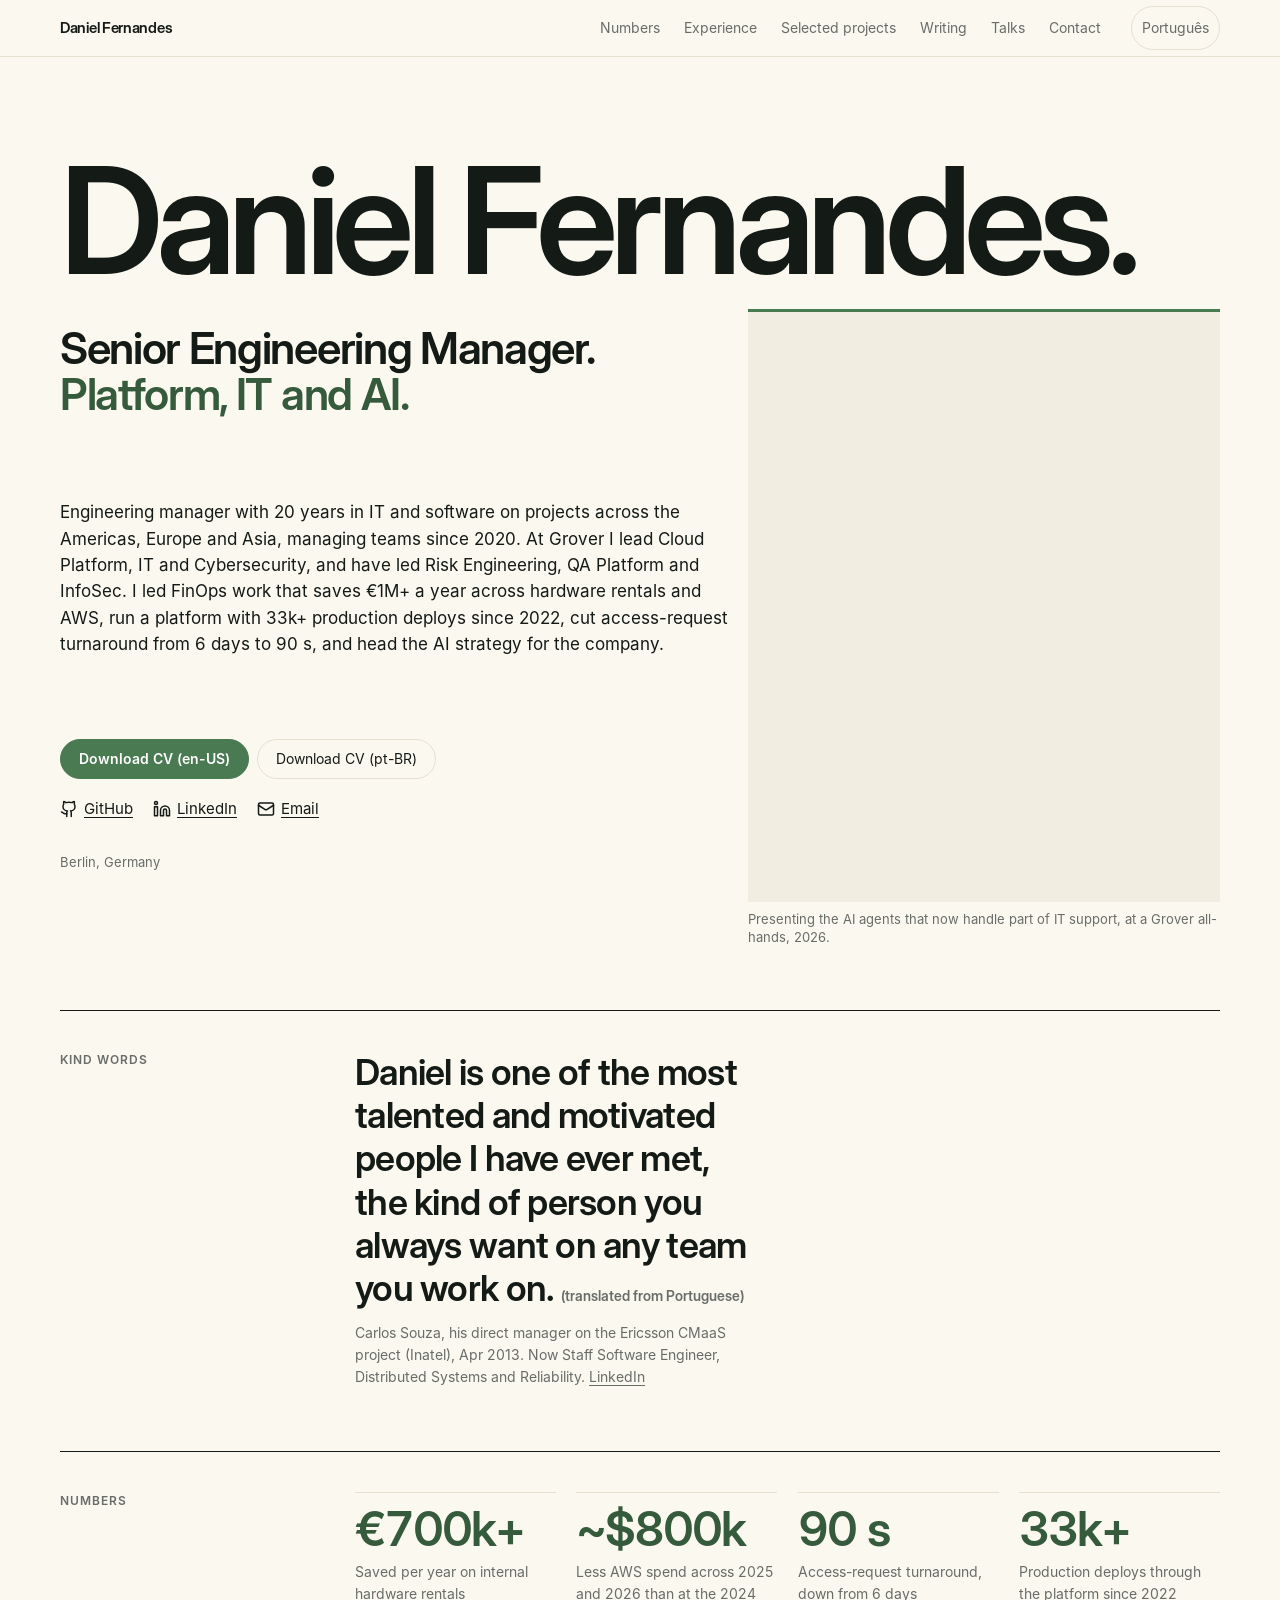
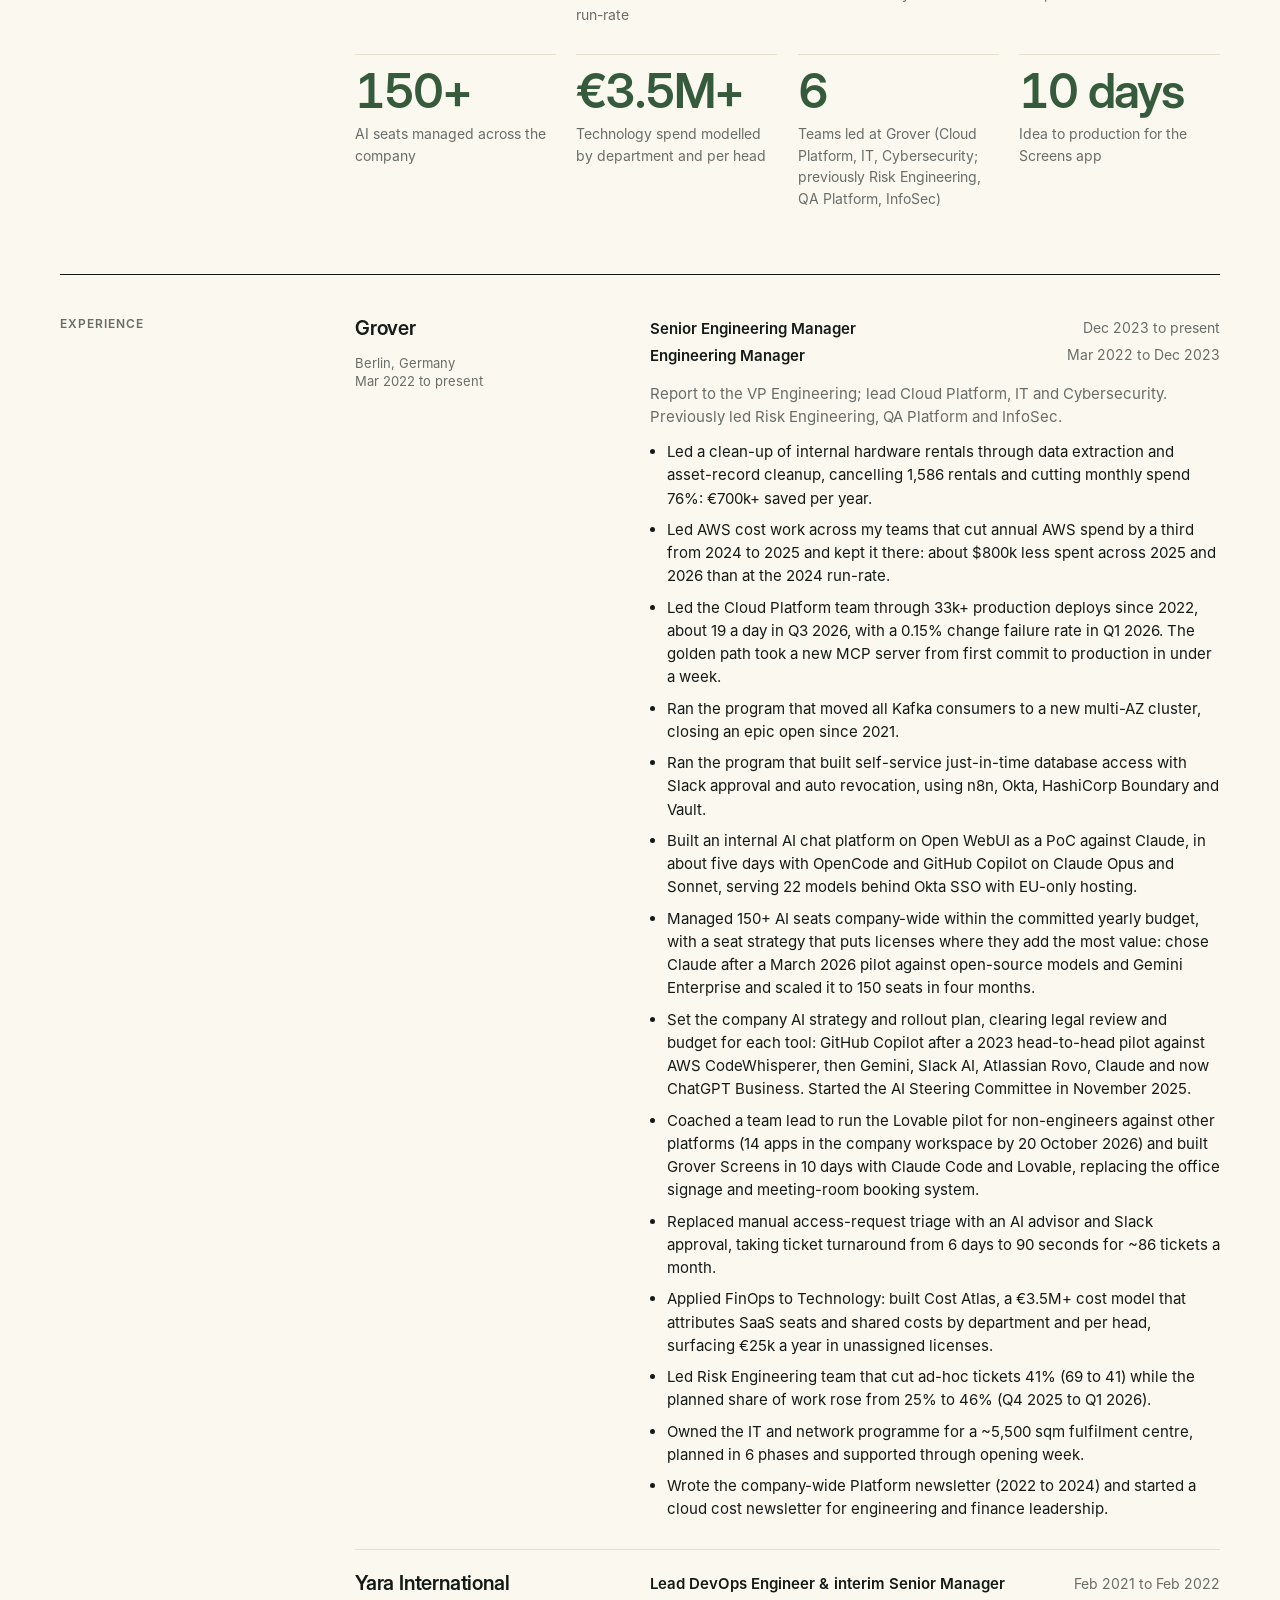
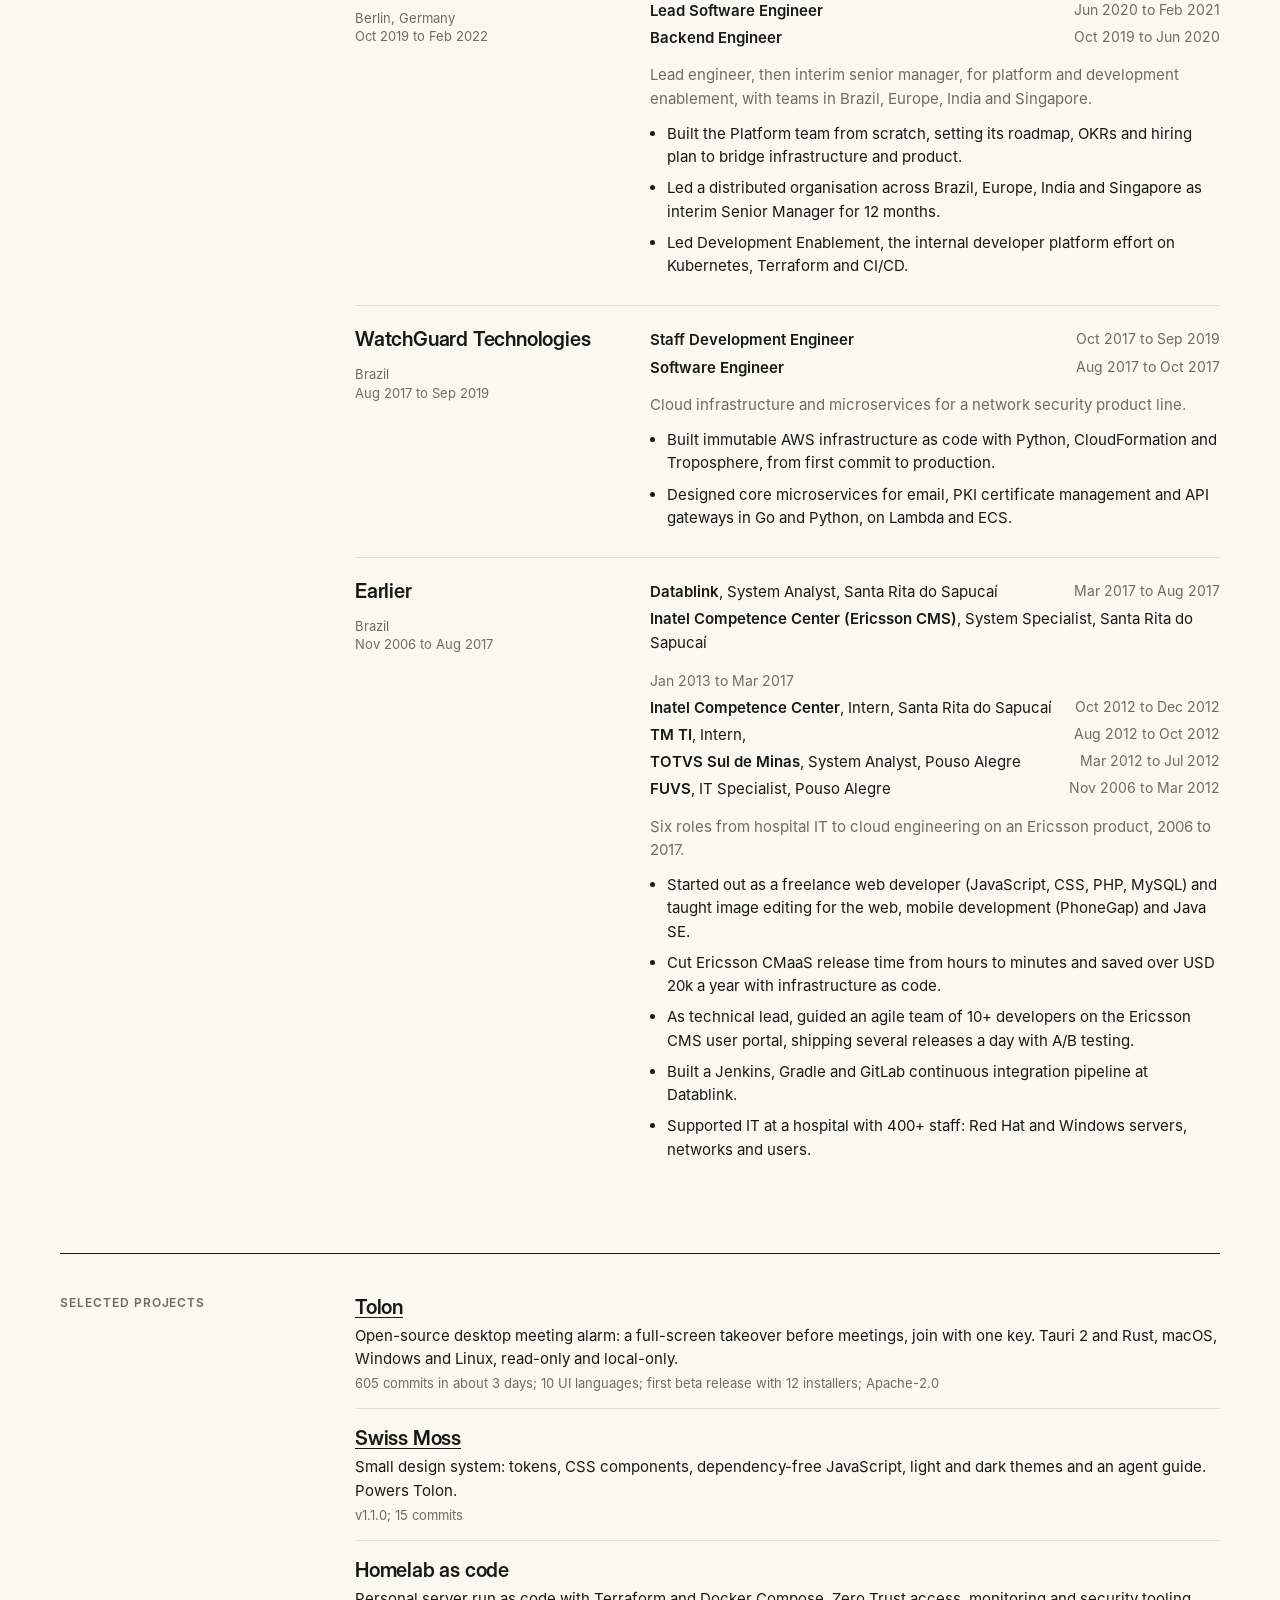
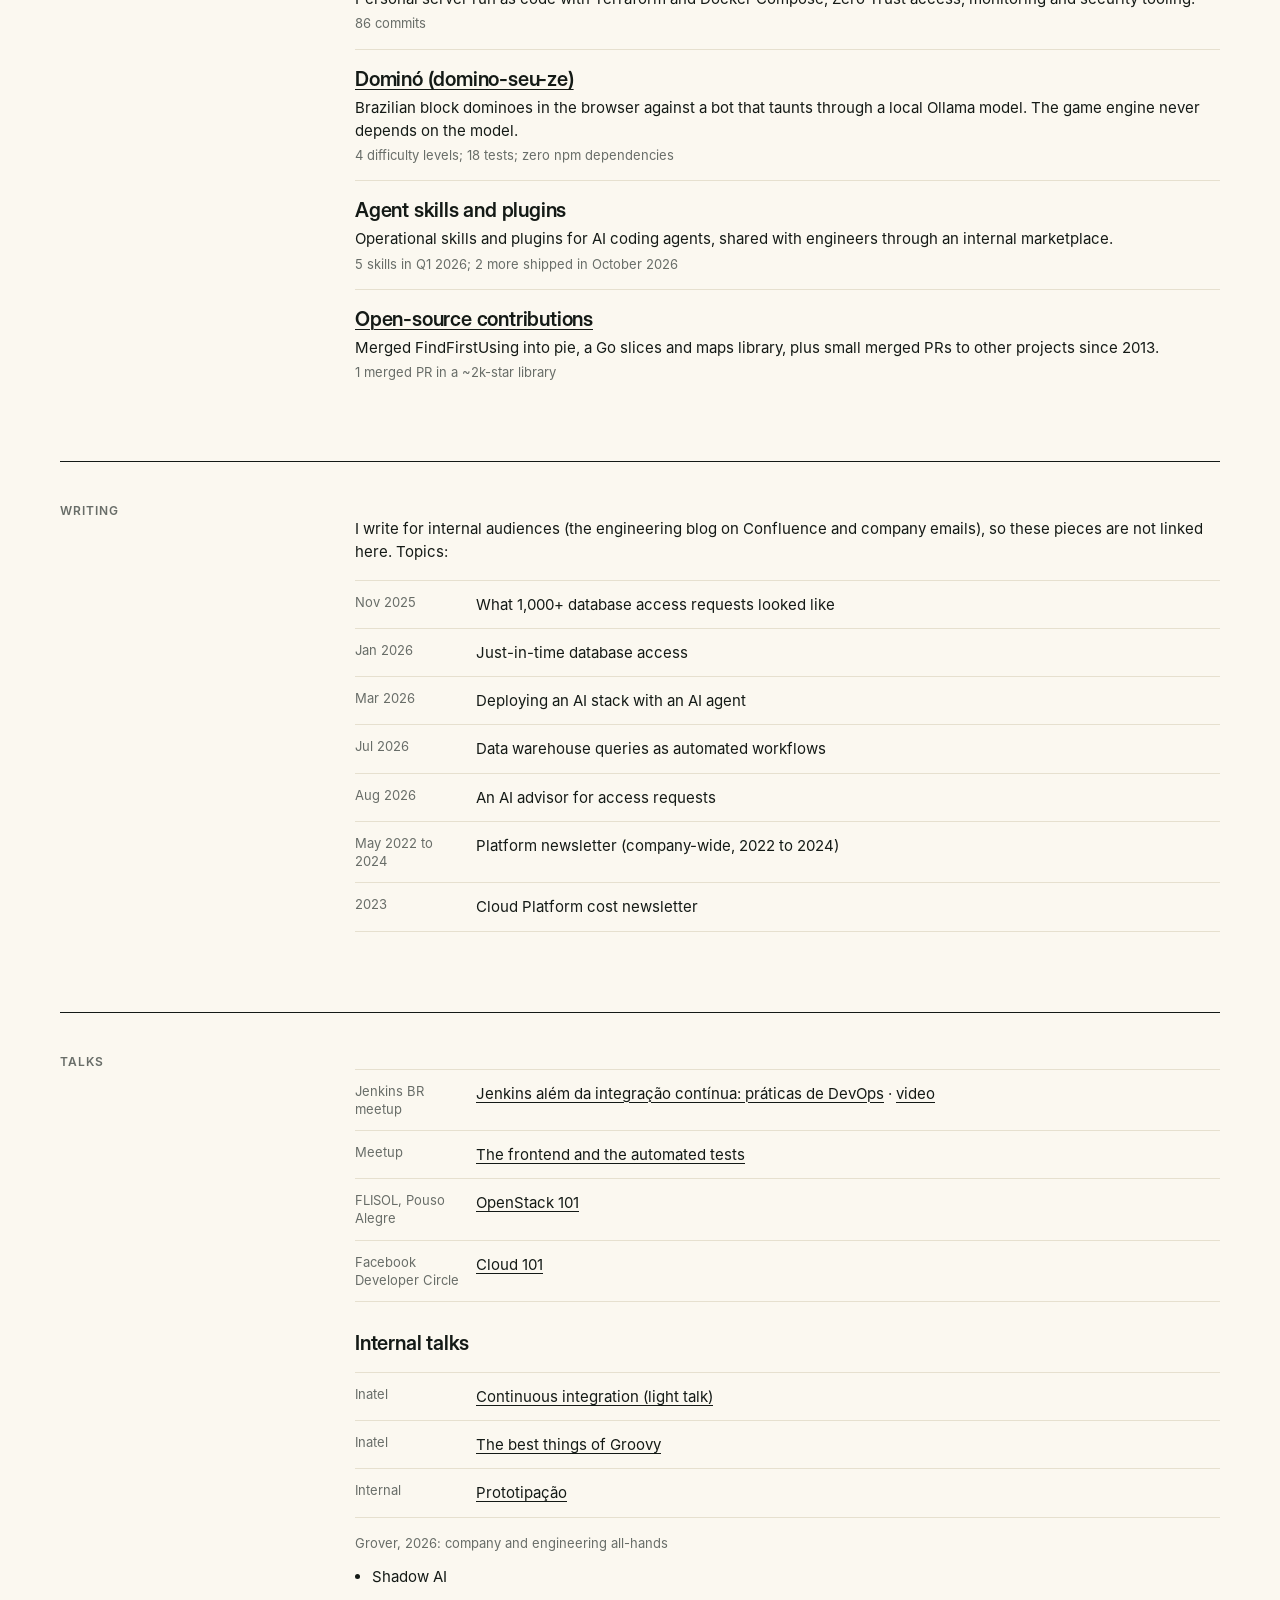
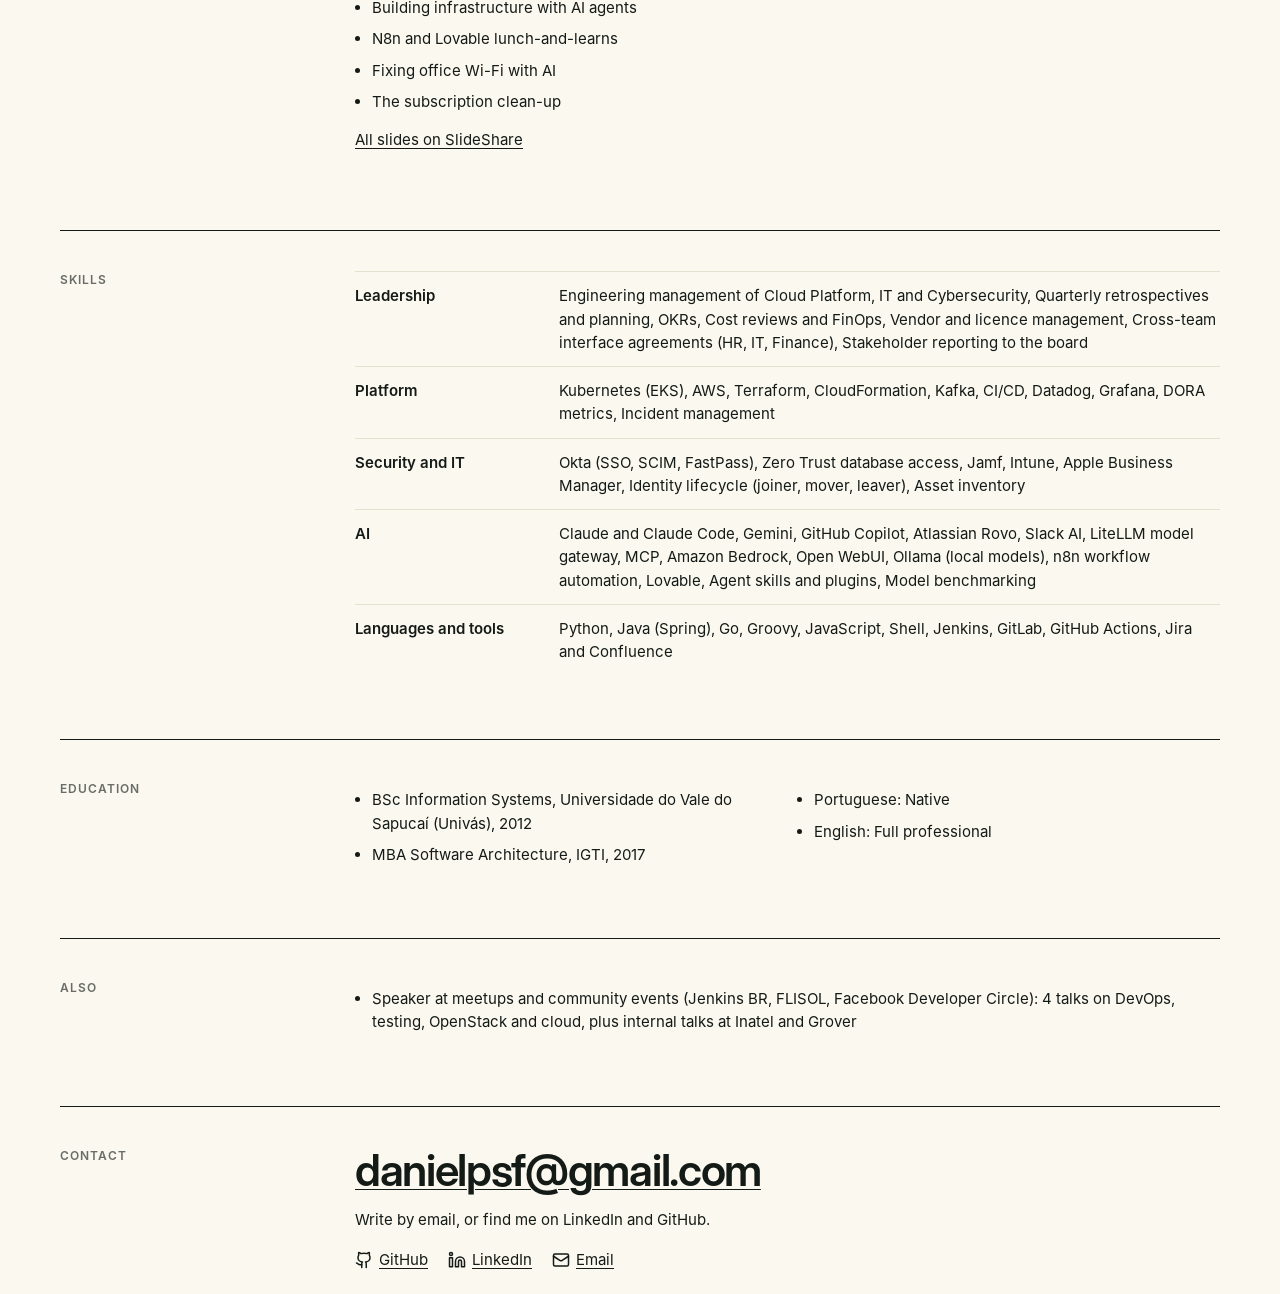
==== commit 519b5b79: "feat(site): CV review round, new summary, talks and contact icons - Summary: 20 years across the Ame" ====
--- a/apps/site/web/index.html
+++ b/apps/site/web/index.html
@@ -6,7 +6,7 @@
     <title>Daniel Fernandes: Senior Engineering Manager</title>
     <meta
       name="description"
-      content="Engineering manager in Berlin with 20 years in IT and software, leading teams since 2020."
+      content="Engineering manager with 20 years in IT and software on projects across the Americas, Europe and Asia, managing teams since 2020."
     />
     <link rel="canonical" href="https://danielpsf.net/" />
     <link rel="alternate" hreflang="en-US" href="https://danielpsf.net/" />
@@ -21,7 +21,7 @@
     <meta property="og:title" content="Daniel Fernandes: Senior Engineering Manager" />
     <meta
       property="og:description"
-      content="Engineering manager in Berlin with 20 years in IT and software, leading teams since 2020."
+      content="Engineering manager with 20 years in IT and software on projects across the Americas, Europe and Asia, managing teams since 2020."
     />
     <meta property="og:url" content="https://danielpsf.net/" />
     <meta property="og:image" content="https://danielpsf.net/og.jpg" />
@@ -36,7 +36,7 @@
     <meta name="twitter:title" content="Daniel Fernandes: Senior Engineering Manager" />
     <meta
       name="twitter:description"
-      content="Engineering manager in Berlin with 20 years in IT and software, leading teams since 2020."
+      content="Engineering manager with 20 years in IT and software on projects across the Americas, Europe and Asia, managing teams since 2020."
     />
     <meta name="twitter:image" content="https://danielpsf.net/og.jpg" />
     <meta
@@ -50,9 +50,9 @@
     <link rel="preload" href="fonts/inter-display-600.woff2" as="font" type="font/woff2" crossorigin />
     <link rel="stylesheet" href="vendor/swiss-moss/tokens/tokens.css" />
     <link rel="stylesheet" href="vendor/swiss-moss/css/swiss-moss.css" />
-    <link rel="stylesheet" href="css/site.css?v=846c3506" />
+    <link rel="stylesheet" href="css/site.css?v=7a4fd43d" />
     <script type="application/ld+json">
-      {"@context":"https://schema.org","@type":"ProfilePage","dateModified":"2026-11-02","inLanguage":"en-US","mainEntity":{"@type":"Person","name":"Daniel Fernandes","url":"https://danielpsf.net/","jobTitle":"Senior Engineering Manager","description":"Engineering manager in Berlin with 20 years in IT and software, leading teams since 2020.","worksFor":{"@type":"Organization","name":"Grover"},"address":{"@type":"PostalAddress","addressLocality":"Berlin","addressCountry":"DE"},"alumniOf":[{"@type":"CollegeOrUniversity","name":"Universidade do Vale do Sapucaí (Univás)"}],"knowsAbout":["Platform engineering","Cloud infrastructure","IT","Cybersecurity","AI tooling"],"sameAs":["https://github.com/danielpsf","https://linkedin.com/in/danielpedro09"]}}
+      {"@context":"https://schema.org","@type":"ProfilePage","dateModified":"2026-11-02","inLanguage":"en-US","mainEntity":{"@type":"Person","name":"Daniel Fernandes","url":"https://danielpsf.net/","jobTitle":"Senior Engineering Manager","description":"Engineering manager with 20 years in IT and software on projects across the Americas, Europe and Asia, managing teams since 2020.","worksFor":{"@type":"Organization","name":"Grover"},"address":{"@type":"PostalAddress","addressLocality":"Berlin","addressCountry":"DE"},"alumniOf":[{"@type":"CollegeOrUniversity","name":"Universidade do Vale do Sapucaí (Univás)"}],"knowsAbout":["Platform engineering","Cloud infrastructure","IT","Cybersecurity","AI tooling"],"sameAs":["https://github.com/danielpsf","https://linkedin.com/in/danielpedro09"]}}
     </script>
   </head>
   <body>
@@ -65,7 +65,7 @@
         </button>
         <nav id="site-menu" class="menu" popover aria-label="Primary">
           <a href="#numbers">Numbers</a><a href="#experience">Experience</a><a href="#projects">Selected projects</a
-          ><a href="#writing">Writing</a><a href="#talks">Talks</a><a href="#now">Now</a><a href="#contact">Contact</a>
+          ><a href="#writing">Writing</a><a href="#talks">Talks</a><a href="#contact">Contact</a>
         </nav>
         <a class="lang" href="pt/" hreflang="pt-BR" lang="pt-BR">Português</a>
       </div>
@@ -76,10 +76,7 @@
           <h1 class="sm-display-xl">Daniel Fernandes.</h1>
           <p class="role sm-display-m">Senior Engineering Manager. <span class="focus">Platform, IT and AI.</span></p>
           <p class="lede sm-lead">
-            Engineering manager in Berlin with 20 years in IT and software, leading teams since 2020. At Grover I lead
-            Cloud Platform, IT and Cybersecurity, and have led Risk Engineering, QA Platform and InfoSec. I led the
-            cancellation of 1,586 rental subscriptions, a €700k+ annual run-rate saving, and I run AI tooling for the
-            company.
+            Engineering manager with 20 years in IT and software on projects across the Americas, Europe and Asia, managing teams since 2020. At Grover I lead Cloud Platform, IT and Cybersecurity, and have led Risk Engineering, QA Platform and InfoSec. I led FinOps work that saves €1M+ a year across hardware rentals and AWS, run a platform with 33k+ production deploys since 2022, cut access-request turnaround from 6 days to 90 s, and head the AI strategy for the company.
           </p>
           <figure class="hero-photo">
             <picture
@@ -119,10 +116,10 @@
               <a class="sm-btn primary" href="/cv/Daniel_Fernandes_CV_Generic_enUS.pdf" download>Download CV (en-US)</a
               ><a class="sm-btn" href="/cv/Daniel_Fernandes_CV_Generic_ptBR.pdf" download>Download CV (pt-BR)</a>
             </div>
-            <ul class="sm-cluster plain" role="list">
-              <li><a href="https://github.com/danielpsf" rel="me noopener">GitHub</a></li>
-              <li><a href="https://linkedin.com/in/danielpedro09" rel="me noopener">LinkedIn</a></li>
-              <li><a href="mailto:danielpsf@gmail.com">Email</a></li>
+            <ul class="sm-cluster plain links" role="list">
+              <li><a href="https://github.com/danielpsf" rel="me noopener"><svg viewBox="0 0 24 24" fill="none" stroke="currentColor" stroke-width="2" stroke-linecap="round" stroke-linejoin="round" aria-hidden="true" focusable="false"><path d="M15 22v-4a4.8 4.8 0 0 0-1-3.5c3 0 6-2 6-5.5.08-1.25-.27-2.48-1-3.5.28-1.15.28-2.35 0-3.5 0 0-1 0-3 1.5-2.64-.5-5.36-.5-8 0C6 2 5 2 5 2c-.3 1.15-.3 2.35 0 3.5A5.403 5.403 0 0 0 4 9c0 3.5 3 5.5 6 5.5-.39.49-.68 1.05-.85 1.65-.17.6-.22 1.23-.15 1.85v4"/><path d="M9 18c-4.51 2-5-2-7-2"/></svg>GitHub</a></li>
+              <li><a href="https://linkedin.com/in/danielpedro09" rel="me noopener"><svg viewBox="0 0 24 24" fill="none" stroke="currentColor" stroke-width="2" stroke-linecap="round" stroke-linejoin="round" aria-hidden="true" focusable="false"><path d="M16 8a6 6 0 0 1 6 6v7h-4v-7a2 2 0 0 0-2-2 2 2 0 0 0-2 2v7h-4v-7a6 6 0 0 1 6-6z"/><rect width="4" height="12" x="2" y="9"/><circle cx="4" cy="4" r="2"/></svg>LinkedIn</a></li>
+              <li><a href="mailto:danielpsf@gmail.com"><svg viewBox="0 0 24 24" fill="none" stroke="currentColor" stroke-width="2" stroke-linecap="round" stroke-linejoin="round" aria-hidden="true" focusable="false"><rect width="20" height="16" x="2" y="4" rx="2"/><path d="m22 7-8.97 5.7a1.94 1.94 0 0 1-2.06 0L2 7"/></svg>Email</a></li>
             </ul>
             <p class="sm-caption">Berlin, Germany</p>
           </div>
@@ -155,27 +152,27 @@
             <ul class="figs" role="list">
               <li>
                 <p class="fig-v">€700k+</p>
-                <p class="fig-l">Annual run-rate saving, rental subscription clean-up</p>
-              </li>
-              <li>
-                <p class="fig-v">~$0.8M</p>
-                <p class="fig-l">Less AWS spend in 2025 and 2026 than at the 2024 run-rate</p>
-              </li>
-              <li>
-                <p class="fig-v">-76%</p>
-                <p class="fig-l">Monthly rental subscription spend cut (May to Jun 2026)</p>
-              </li>
-              <li>
-                <p class="fig-v">~14</p>
-                <p class="fig-l">Platform deploys per day, Q1 2026</p>
-              </li>
-              <li>
-                <p class="fig-v">~150</p>
-                <p class="fig-l">Claude seats rolled out in four months</p>
+                <p class="fig-l">Saved per year on internal hardware rentals</p>
+              </li>
+              <li>
+                <p class="fig-v">~$800k</p>
+                <p class="fig-l">Less AWS spend across 2025 and 2026 than at the 2024 run-rate</p>
+              </li>
+              <li>
+                <p class="fig-v">90 s</p>
+                <p class="fig-l">Access-request turnaround, down from 6 days</p>
+              </li>
+              <li>
+                <p class="fig-v">33k+</p>
+                <p class="fig-l">Production deploys through the platform since 2022</p>
+              </li>
+              <li>
+                <p class="fig-v">150+</p>
+                <p class="fig-l">AI seats managed across the company</p>
               </li>
               <li>
                 <p class="fig-v">€3.5M+</p>
-                <p class="fig-l">Technology estate mapped as a cost graph</p>
+                <p class="fig-l">Technology spend modelled by department and per head</p>
               </li>
               <li>
                 <p class="fig-v">6</p>
@@ -211,50 +208,42 @@
                   </p>
                   <ul class="bul">
                     <li>
-                      Led cancellation of 1,586 internal rental subscriptions through data extraction and asset-record
-                      cleanup, cutting monthly spend 76% and securing a €700k+ annual run-rate saving.
-                    </li>
-                    <li>
-                      Led AWS cost work across my teams that cut annual AWS spend by a third from 2024 to 2025 and kept
-                      it there: about $0.8M less spent in 2025 and 2026 than at the 2024 run-rate.
-                    </li>
-                    <li>
-                      Led Cloud Platform team through ~14 production deploys a day with a 0.15% change failure rate and
-                      ~2h time to restore (Q1 2026).
-                    </li>
-                    <li>
-                      As TPM, led the team through moving all Kafka consumers to a new multi-AZ cluster, closing an epic
-                      open since 2021.
-                    </li>
-                    <li>
-                      As TPM, led the team through building self-service just-in-time database access with Slack
-                      approval and auto revocation, after analysing 1,000+ requests, 88% of them read-only.
-                    </li>
-                    <li>
-                      Built an internal AI chat platform in about five days with an AI coding agent, serving 22 models
-                      behind Okta SSO with EU-only hosting.
-                    </li>
-                    <li>
-                      Administered Claude from a March 2026 pilot to ~150 seats in four months, 139 active in 30 days,
-                      and built the adoption and spend dashboard.
-                    </li>
-                    <li>
-                      Reported monthly GitHub Copilot adoption (83% monthly active, April 2026) and sit on the
-                      cross-functional AI Steering Committee set up in November 2025.
-                    </li>
-                    <li>
-                      Owned the Lovable pilot for non-engineers (14 apps in the company workspace by 20 October 2026)
-                      and built Grover Screens, office signage, in 10 days.
+                      Led a clean-up of internal hardware rentals through data extraction and asset-record cleanup, cancelling 1,586 rentals and cutting monthly spend 76%: €700k+ saved per year.
+                    </li>
+                    <li>
+                      Led AWS cost work across my teams that cut annual AWS spend by a third from 2024 to 2025 and kept it there: about $800k less spent across 2025 and 2026 than at the 2024 run-rate.
+                    </li>
+                    <li>
+                      Led the Cloud Platform team through 33k+ production deploys since 2022, about 19 a day in Q3 2026, with a 0.15% change failure rate in Q1 2026. The golden path took a new MCP server from first commit to production in under a week.
+                    </li>
+                    <li>
+                      Ran the program that moved all Kafka consumers to a new multi-AZ cluster, closing an epic open since 2021.
+                    </li>
+                    <li>
+                      Ran the program that built self-service just-in-time database access with Slack approval and auto revocation, using n8n, Okta, HashiCorp Boundary and Vault.
+                    </li>
+                    <li>
+                      Built an internal AI chat platform on Open WebUI as a PoC against Claude, in about five days with OpenCode and GitHub Copilot on Claude Opus and Sonnet, serving 22 models behind Okta SSO with EU-only hosting.
+                    </li>
+                    <li>
+                      Managed 150+ AI seats company-wide within the committed yearly budget, with a seat strategy that puts licenses where they add the most value: chose Claude after a March 2026 pilot against open-source models and Gemini Enterprise and scaled it to 150 seats in four months.
+                    </li>
+                    <li>
+                      Set the company AI strategy and rollout plan, clearing legal review and budget for each tool: GitHub Copilot after a 2023 head-to-head pilot against AWS CodeWhisperer, then Gemini, Slack AI, Atlassian Rovo, Claude and now ChatGPT Business. Started the AI Steering Committee in November 2025.
+                    </li>
+                    <li>
+                      Coached a team lead to run the Lovable pilot for non-engineers against other platforms (14 apps in the company workspace by 20 October 2026)
+                      and built Grover Screens in 10 days with Claude Code and Lovable, replacing the office signage and meeting-room booking system.
                     </li>
                     <li>
                       Replaced manual access-request triage with an AI advisor and Slack approval, taking ticket
                       turnaround from 6 days to 90 seconds for ~86 tickets a month.
                     </li>
                     <li>
-                      Built Cost Atlas, a cost graph of a €3.5M+ technology estate, covered by 340 automated tests.
-                    </li>
-                    <li>
-                      Led Risk Engineering team that cut ad-hoc tickets 40% (69 to 41) while the planned share of work
+                      Applied FinOps to Technology: built Cost Atlas, a €3.5M+ cost model that attributes SaaS seats and shared costs by department and per head, surfacing €25k a year in unassigned licenses.
+                    </li>
+                    <li>
+                      Led Risk Engineering team that cut ad-hoc tickets 41% (69 to 41) while the planned share of work
                       rose from 25% to 46% (Q4 2025 to Q1 2026).
                     </li>
                     <li>
@@ -276,7 +265,7 @@
                 <div>
                   <ul class="roles" role="list">
                     <li>
-                      <strong>Lead DevOps Engineer &amp; interim Senior Manager</strong
+                      <strong class="mid" title="Lead DevOps Engineer &amp; interim Senior Manager"><span>Lead DevOps Engineer &amp;</span> <span>interim Senior Manager</span></strong
                       ><span class="per">Feb 2021 to Feb 2022</span>
                     </li>
                     <li><strong>Lead Software Engineer</strong><span class="per">Jun 2020 to Feb 2021</span></li>
@@ -371,8 +360,7 @@
                       infrastructure as code.
                     </li>
                     <li>
-                      Led the Ericsson CMS user portal with an agile team of 10+ developers, shipping several releases a
-                      day with A/B testing.
+                      As technical lead, guided an agile team of 10+ developers on the Ericsson CMS user portal, shipping several releases a day with A/B testing.
                     </li>
                     <li>Built a Jenkins, Gradle and GitLab continuous integration pipeline at Datablink.</li>
                     <li>
@@ -471,15 +459,6 @@
                 </li>
                 <li><span class="sm-caption">2023</span><span>Cloud Platform cost newsletter</span></li>
               </ul>
-              <h3 class="sm-heading sub">Internal talks, 2026</h3>
-              <p class="sm-caption">Company and engineering all-hands</p>
-              <ul class="bul">
-                <li>Shadow AI</li>
-                <li>Building infrastructure with AI agents</li>
-                <li>N8n and Lovable lunch-and-learns</li>
-                <li>Fixing office Wi-Fi with AI</li>
-                <li>The subscription clean-up</li>
-              </ul>
             </div>
           </div>
         </section>
@@ -495,17 +474,40 @@
                       href="https://www.slideshare.net/slideshow/light-talk-meet-up-jenkinsbr-2013-jenkins-alm-da-integrao-contnua-prticas-de-devops/29049214"
                       rel="noopener"
                       >Jenkins além da integração contínua: práticas de DevOps</a
+                    > · <a href="https://www.youtube.com/watch?v=B6O4QnNBhys" rel="noopener">video</a></span
+                  >
+                </li>
+                <li>
+                  <span class="sm-caption m">Meetup</span
+                  ><span
+                    ><a
+                      href="https://www.slideshare.net/slideshow/the-frontend-and-the-automated-tests-51347442/51347442"
+                      rel="noopener"
+                      >The frontend and the automated tests</a
                     ></span
                   >
                 </li>
                 <li>
-                  <span class="sm-caption m">Jenkins BR meetup</span
+                  <span class="sm-caption m">FLISOL, Pouso Alegre</span
                   ><span
-                    ><a href="https://www.youtube.com/watch?v=B6O4QnNBhys" rel="noopener"
-                      >Using Jenkins beyond continuous integration (video)</a
+                    ><a href="https://www.slideshare.net/slideshow/openstack-101-74729543/74729543" rel="noopener"
+                      >OpenStack 101</a
                     ></span
                   >
                 </li>
+                <li>
+                  <span class="sm-caption m">Facebook Developer Circle</span
+                  ><span
+                    ><a
+                      href="https://www.slideshare.net/slideshow/facebook-dev-circle-cloud-101/74634896"
+                      rel="noopener"
+                      >Cloud 101</a
+                    ></span
+                  >
+                </li>
+              </ul>
+              <h3 class="sm-heading sub">Internal talks</h3>
+              <ul class="rows pj" role="list">
                 <li>
                   <span class="sm-caption m">Inatel</span
                   ><span
@@ -525,35 +527,7 @@
                   >
                 </li>
                 <li>
-                  <span class="sm-caption m">Meetup</span
-                  ><span
-                    ><a
-                      href="https://www.slideshare.net/slideshow/the-frontend-and-the-automated-tests-51347442/51347442"
-                      rel="noopener"
-                      >The frontend and the automated tests</a
-                    ></span
-                  >
-                </li>
-                <li>
-                  <span class="sm-caption m">FLISOL, Pouso Alegre</span
-                  ><span
-                    ><a href="https://www.slideshare.net/slideshow/openstack-101-74729543/74729543" rel="noopener"
-                      >OpenStack 101</a
-                    ></span
-                  >
-                </li>
-                <li>
-                  <span class="sm-caption m">Facebook Developer Circle</span
-                  ><span
-                    ><a
-                      href="https://www.slideshare.net/slideshow/facebook-dev-circle-cloud-101/74634896"
-                      rel="noopener"
-                      >Cloud 101</a
-                    ></span
-                  >
-                </li>
-                <li>
-                  <span class="sm-caption m">Talk</span
+                  <span class="sm-caption m">Internal</span
                   ><span
                     ><a href="https://www.slideshare.net/slideshow/prototipao/4040329" rel="noopener"
                       >Prototipação</a
@@ -561,25 +535,15 @@
                   >
                 </li>
               </ul>
+              <p class="sm-caption">Grover, 2026: company and engineering all-hands</p>
+              <ul class="bul">
+                <li>Shadow AI</li>
+                <li>Building infrastructure with AI agents</li>
+                <li>N8n and Lovable lunch-and-learns</li>
+                <li>Fixing office Wi-Fi with AI</li>
+                <li>The subscription clean-up</li>
+              </ul>
               <p><a href="https://www.slideshare.net/DanielPSF" rel="noopener">All slides on SlideShare</a></p>
-            </div>
-          </div>
-        </section>
-        <section class="sec" id="now">
-          <div class="g">
-            <h2 class="lbl">Now</h2>
-            <div class="body">
-              <!-- derived from content.json; confirm wording -->
-              <ul class="bul big">
-                <li>Leading Cloud Platform, IT and Cybersecurity at Grover.</li>
-                <li>
-                  Running AI tooling for the company: Claude at about 150 seats, the Lovable pilot for non-engineers (14
-                  apps by 20 October 2026) and an internal chat platform.
-                </li>
-                <li>Giving internal talks on shadow AI and on building infrastructure with AI agents.</li>
-                <li>Building in the open: Tolon, Swiss Moss and Dominó.</li>
-              </ul>
-              <p class="sm-caption">Updated November 2026</p>
             </div>
           </div>
         </section>
@@ -590,7 +554,7 @@
               <div>
                 <dt>Leadership</dt>
                 <dd>
-                  Engineering management across four teams, Quarterly retrospectives and planning, OKRs, Cost reviews
+                  Engineering management of Cloud Platform, IT and Cybersecurity, Quarterly retrospectives and planning, OKRs, Cost reviews
                   and FinOps, Vendor and licence management, Cross-team interface agreements (HR, IT, Finance),
                   Stakeholder reporting to the board
                 </dd>
@@ -620,7 +584,7 @@
               <div>
                 <dt>Languages and tools</dt>
                 <dd>
-                  Python, Java (Spring), Go, TypeScript, Rust, Groovy, JavaScript, Shell, Jenkins, GitLab, GitHub
+                  Python, Java (Spring), Go, Groovy, JavaScript, Shell, Jenkins, GitLab, GitHub
                   Actions, Jira and Confluence
                 </dd>
               </div>
@@ -648,8 +612,7 @@
             <div class="body">
               <ul class="bul">
                 <li>
-                  Speaker at meetups and community events (Jenkins BR, FLISOL, Facebook Developer Circle, Inatel): 8
-                  talks on CI/CD, DevOps, Groovy, OpenStack and cloud
+                  Speaker at meetups and community events (Jenkins BR, FLISOL, Facebook Developer Circle): 4 talks on DevOps, testing, OpenStack and cloud, plus internal talks at Inatel and Grover
                 </li>
               </ul>
             </div>
@@ -661,10 +624,10 @@
             <div class="body">
               <p class="sm-display-m"><a href="mailto:danielpsf@gmail.com">danielpsf@gmail.com</a></p>
               <p>Write by email, or find me on LinkedIn and GitHub.</p>
-              <ul class="sm-cluster" role="list">
-                <li><a href="https://github.com/danielpsf" rel="me noopener">GitHub</a></li>
-                <li><a href="https://linkedin.com/in/danielpedro09" rel="me noopener">LinkedIn</a></li>
-                <li><a href="mailto:danielpsf@gmail.com">Email</a></li>
+              <ul class="sm-cluster plain links" role="list">
+                <li><a href="https://github.com/danielpsf" rel="me noopener"><svg viewBox="0 0 24 24" fill="none" stroke="currentColor" stroke-width="2" stroke-linecap="round" stroke-linejoin="round" aria-hidden="true" focusable="false"><path d="M15 22v-4a4.8 4.8 0 0 0-1-3.5c3 0 6-2 6-5.5.08-1.25-.27-2.48-1-3.5.28-1.15.28-2.35 0-3.5 0 0-1 0-3 1.5-2.64-.5-5.36-.5-8 0C6 2 5 2 5 2c-.3 1.15-.3 2.35 0 3.5A5.403 5.403 0 0 0 4 9c0 3.5 3 5.5 6 5.5-.39.49-.68 1.05-.85 1.65-.17.6-.22 1.23-.15 1.85v4"/><path d="M9 18c-4.51 2-5-2-7-2"/></svg>GitHub</a></li>
+                <li><a href="https://linkedin.com/in/danielpedro09" rel="me noopener"><svg viewBox="0 0 24 24" fill="none" stroke="currentColor" stroke-width="2" stroke-linecap="round" stroke-linejoin="round" aria-hidden="true" focusable="false"><path d="M16 8a6 6 0 0 1 6 6v7h-4v-7a2 2 0 0 0-2-2 2 2 0 0 0-2 2v7h-4v-7a6 6 0 0 1 6-6z"/><rect width="4" height="12" x="2" y="9"/><circle cx="4" cy="4" r="2"/></svg>LinkedIn</a></li>
+                <li><a href="mailto:danielpsf@gmail.com"><svg viewBox="0 0 24 24" fill="none" stroke="currentColor" stroke-width="2" stroke-linecap="round" stroke-linejoin="round" aria-hidden="true" focusable="false"><rect width="20" height="16" x="2" y="4" rx="2"/><path d="m22 7-8.97 5.7a1.94 1.94 0 0 1-2.06 0L2 7"/></svg>Email</a></li>
               </ul>
             </div>
           </div>
--- a/apps/site/web/css/site.css
+++ b/apps/site/web/css/site.css
@@ -625,3 +625,38 @@
     grid-column: 1/-1;
   }
 }
+
+.links a {
+  display: inline-flex;
+  align-items: center;
+  gap: 6px;
+}
+.links svg {
+  width: 18px;
+  height: 18px;
+  flex: none;
+}
+/* long role titles: keep the date on the same row, cut the title in the middle */
+@media (min-width: 36em) {
+  .roles li:has(> .mid) {
+    flex-wrap: nowrap;
+    align-items: baseline;
+  }
+  .roles strong.mid {
+    /* width 0 + grow: the nowrap title adds nothing to the grid track's min-content */
+    display: flex;
+    width: 0;
+    flex: 1 1 auto;
+    min-width: 0;
+    white-space: nowrap;
+  }
+  .roles .mid > span:first-child {
+    min-width: 0;
+    overflow: hidden;
+    text-overflow: ellipsis;
+  }
+  .roles .mid > span + span {
+    flex: none;
+    margin-left: 0.3em;
+  }
+}
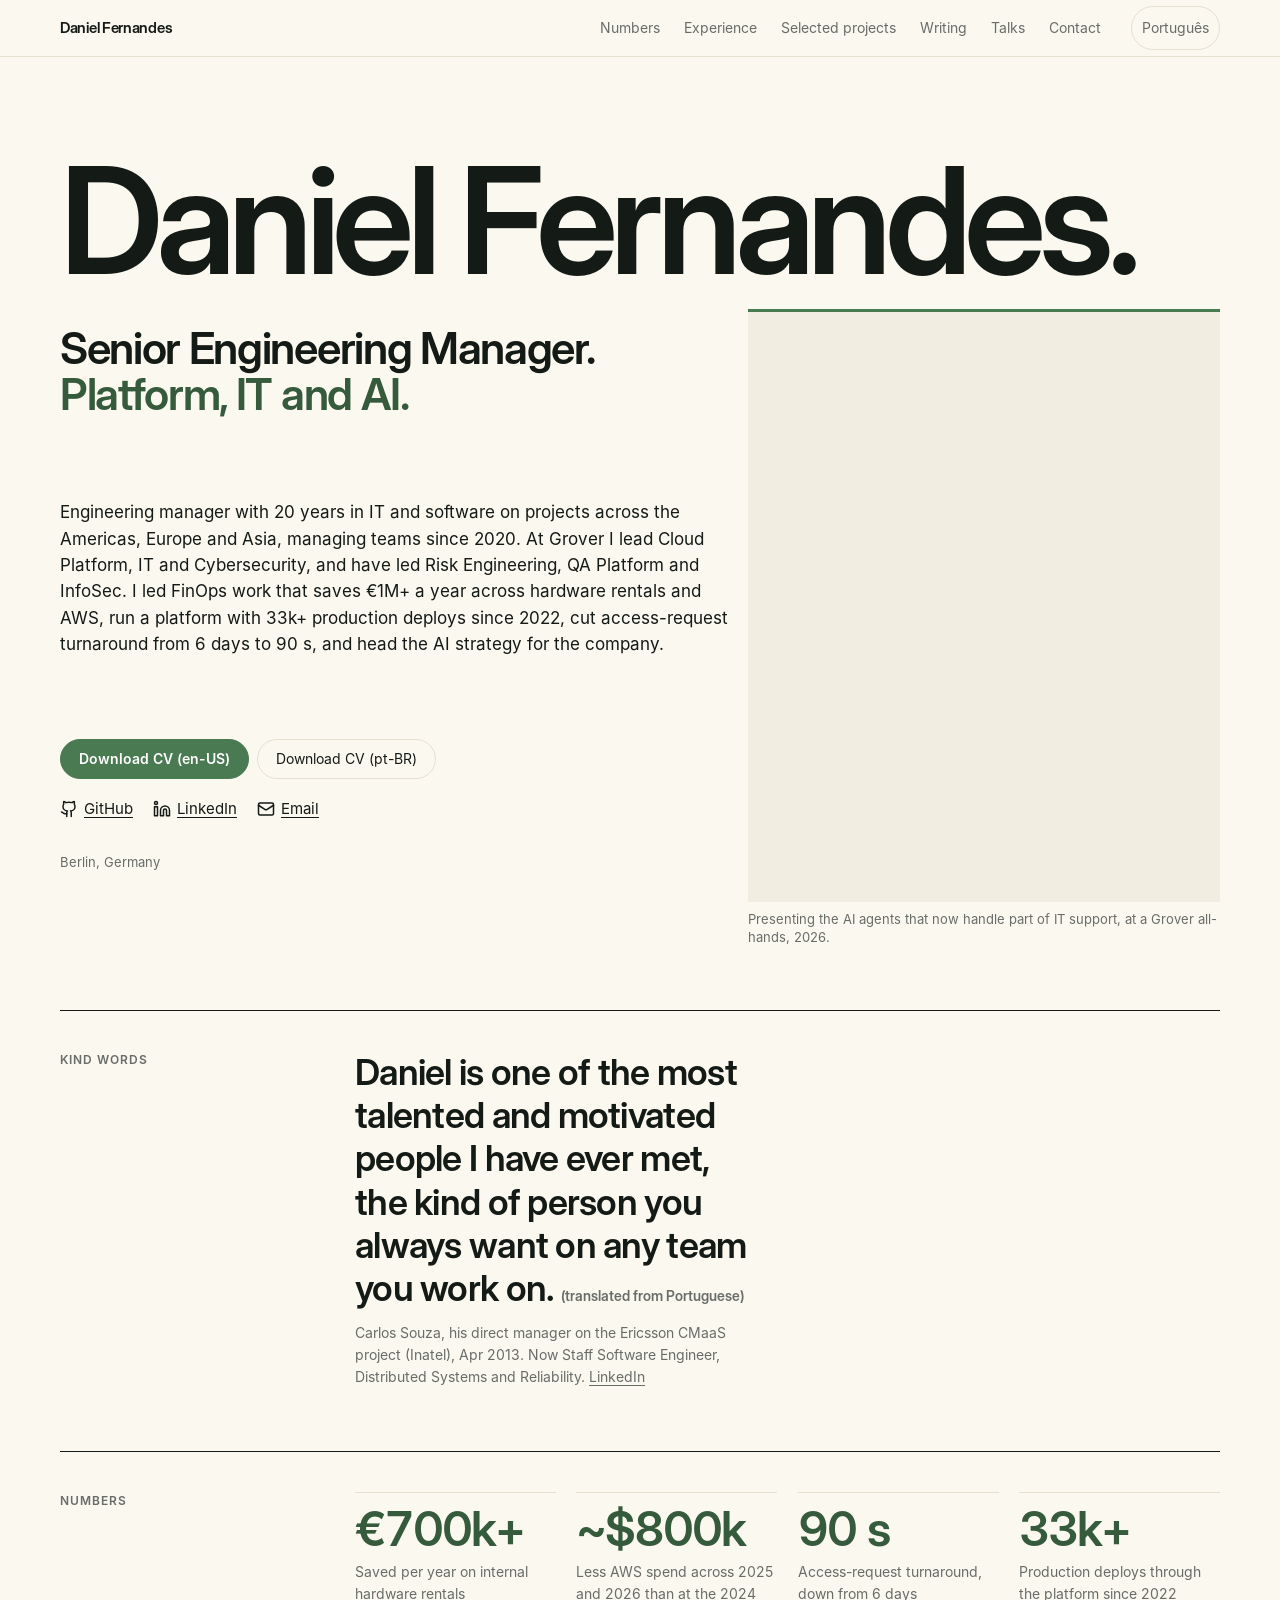
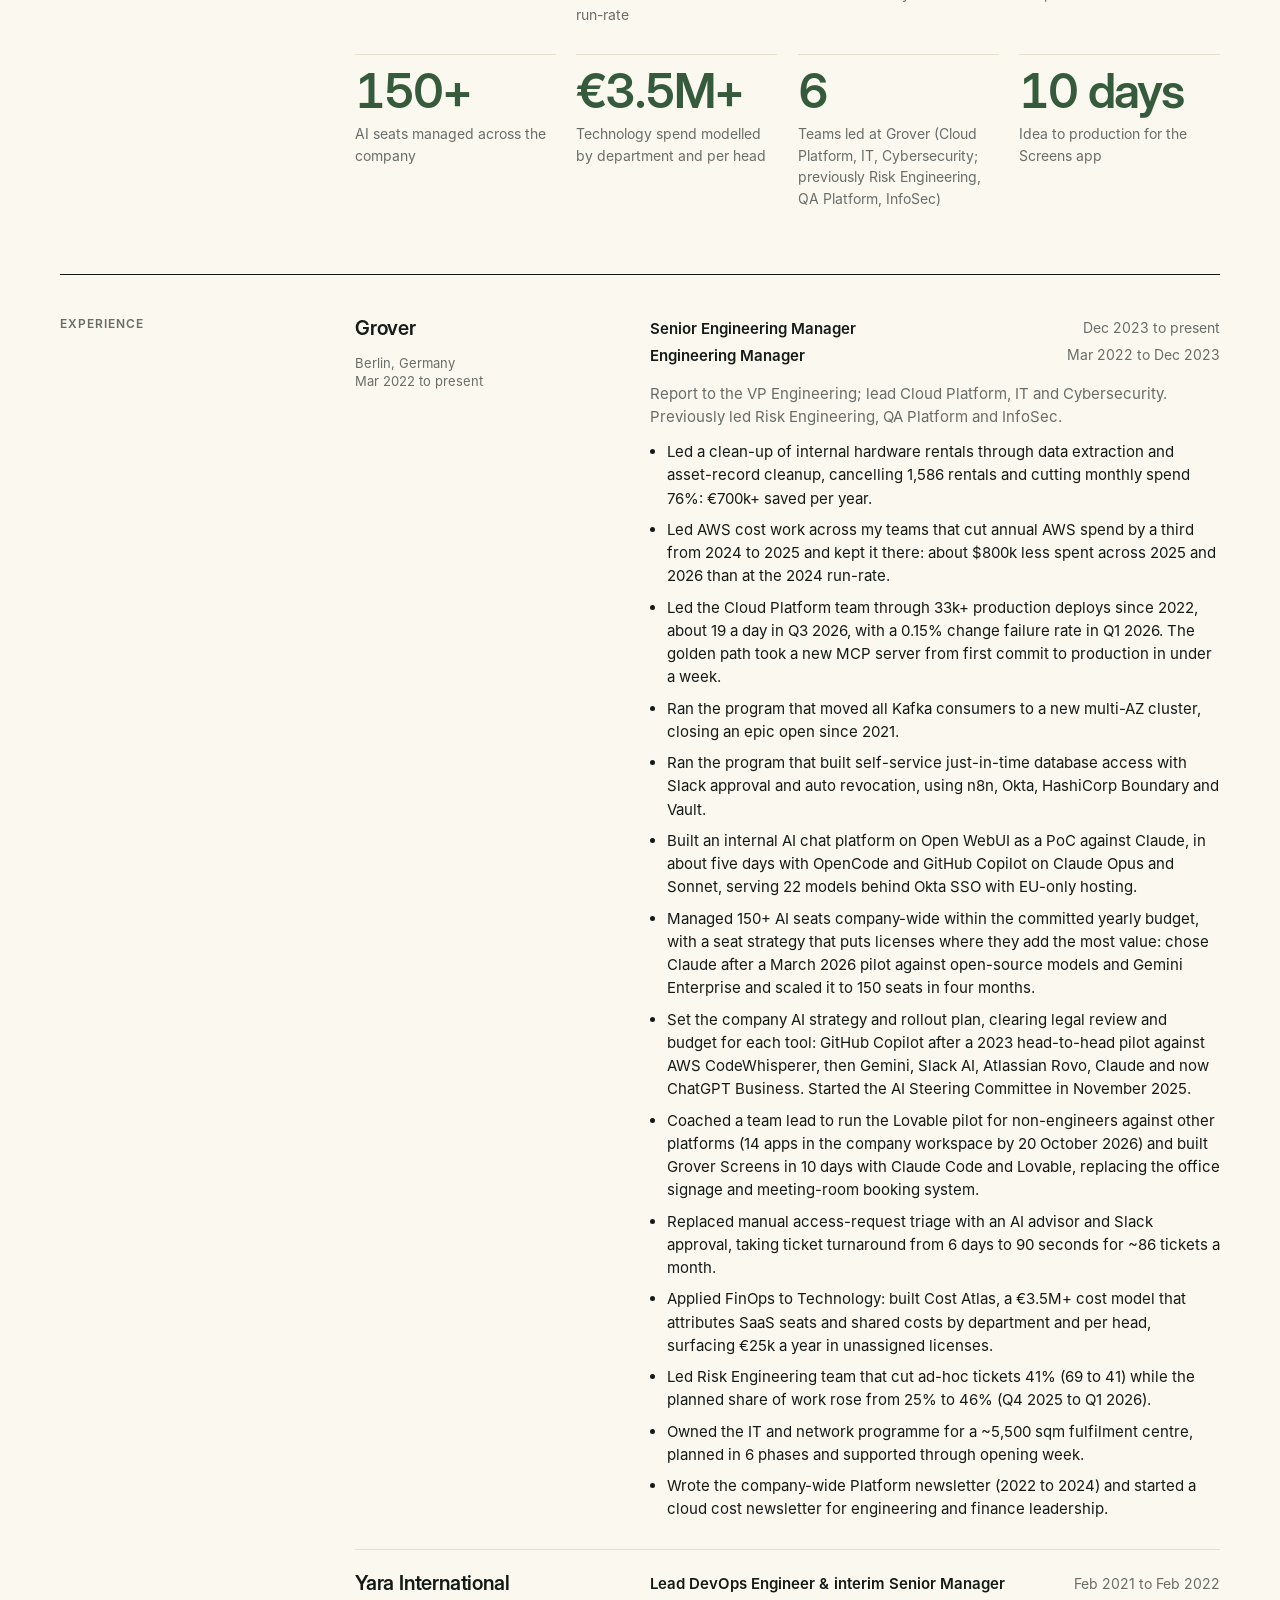
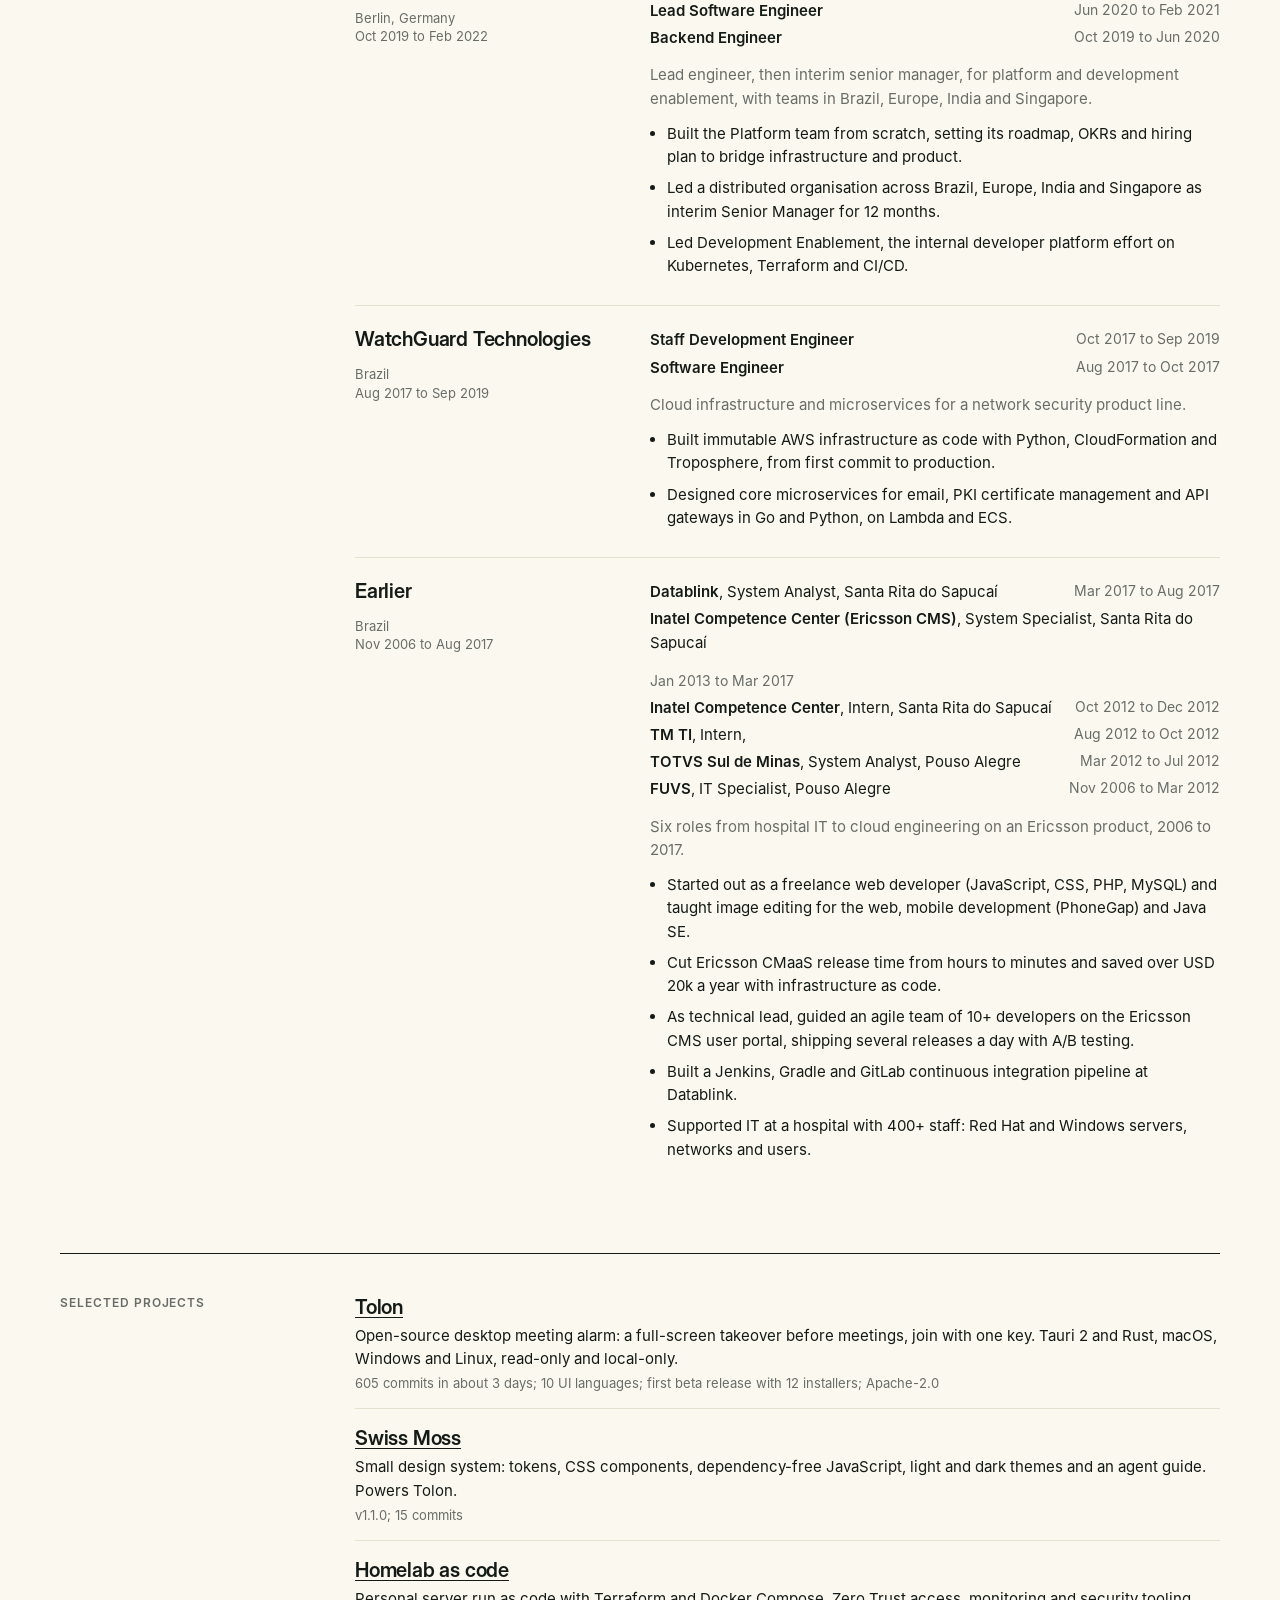
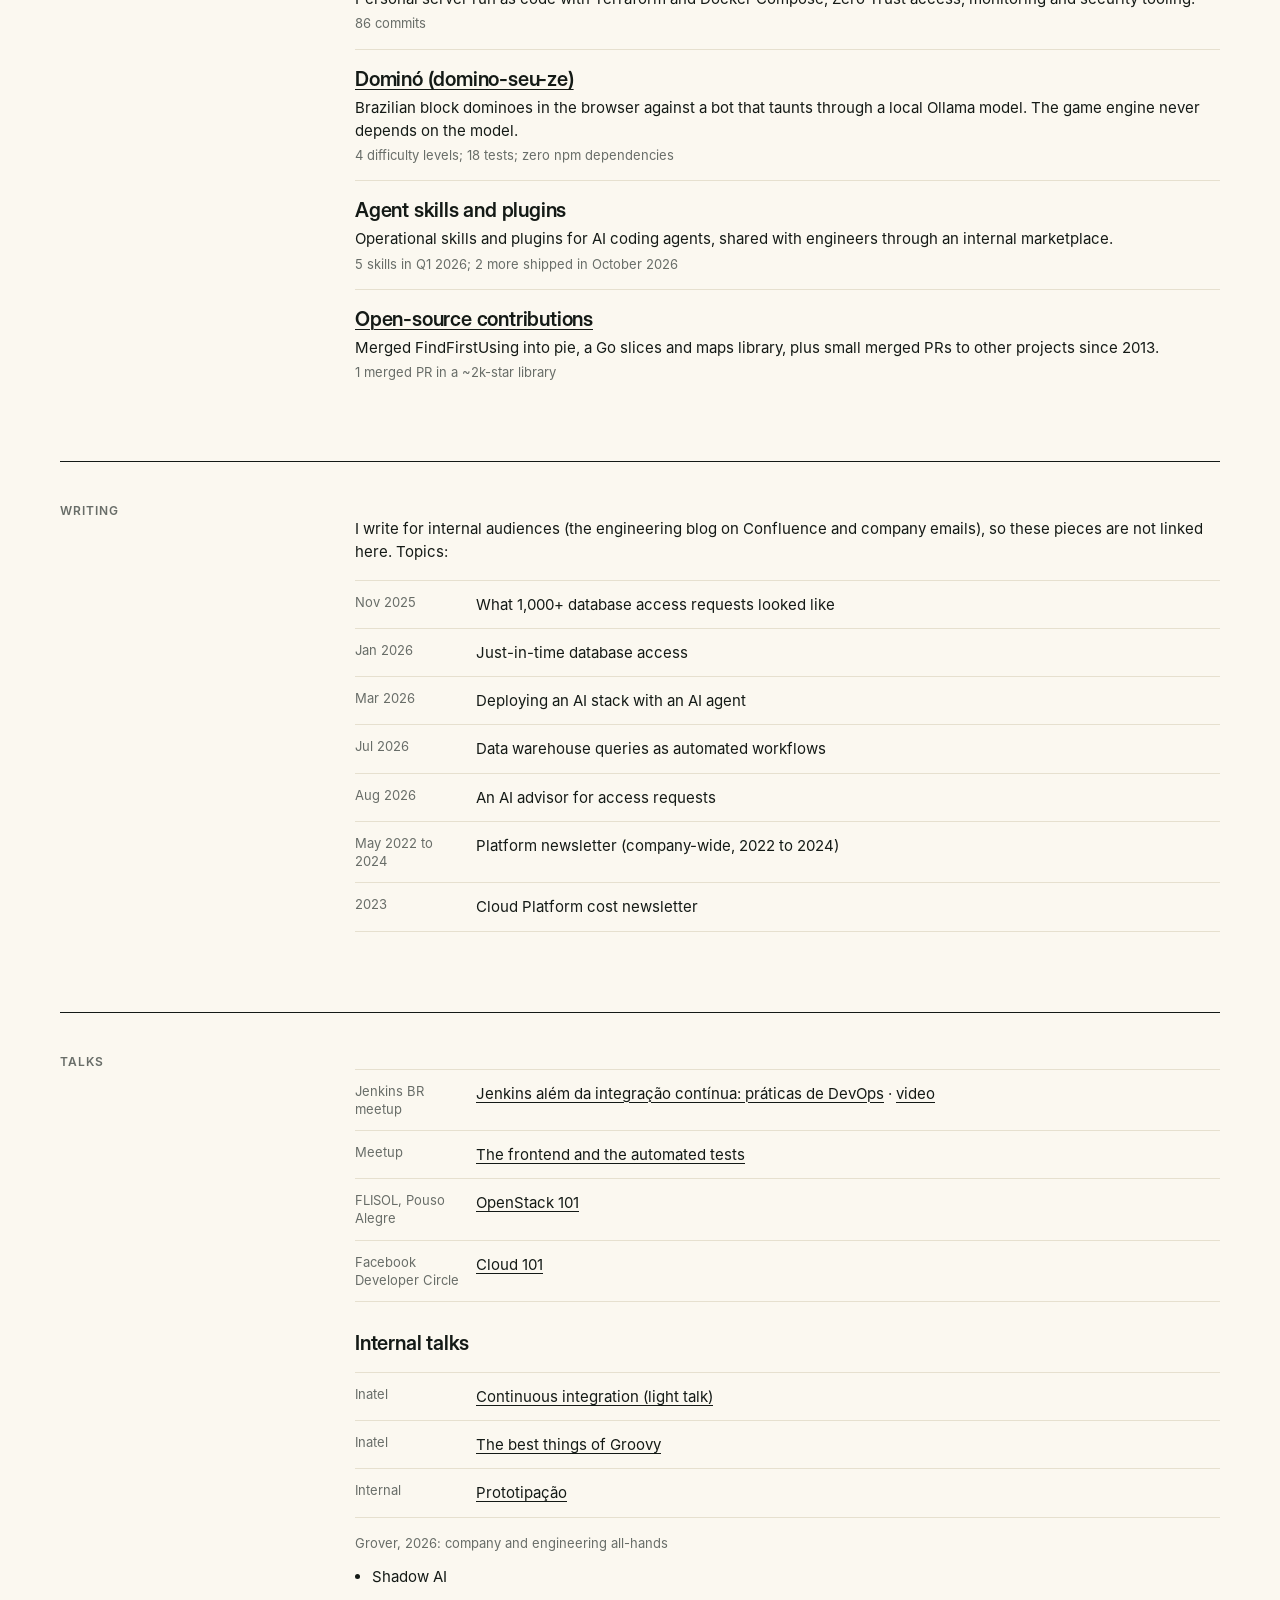
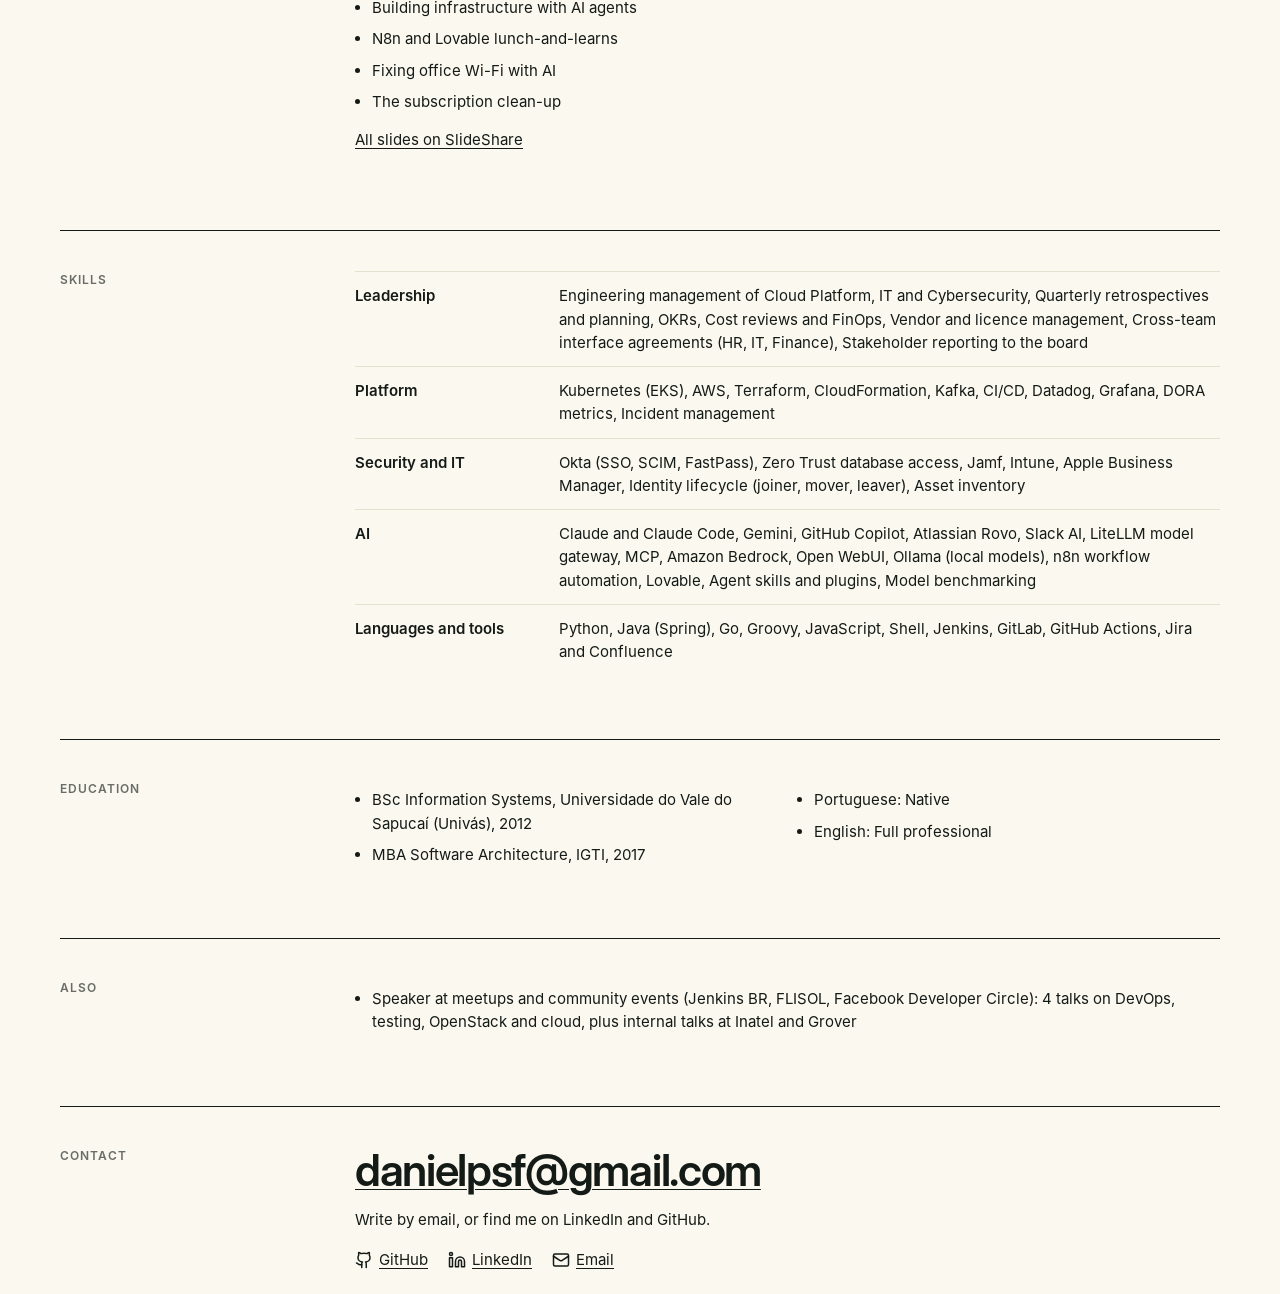
==== commit f851d5b3: "feat(site): link the homelab repo from the Homelab as code project Co-Authored-By: Claude Opus 5.5 <" ====
--- a/apps/site/web/index.html
+++ b/apps/site/web/index.html
@@ -113,8 +113,8 @@
           </figure>
           <div class="hero-links">
             <div class="sm-cluster">
-              <a class="sm-btn primary" href="/cv/Daniel_Fernandes_CV_Generic_enUS.pdf" download>Download CV (en-US)</a
-              ><a class="sm-btn" href="/cv/Daniel_Fernandes_CV_Generic_ptBR.pdf" download>Download CV (pt-BR)</a>
+              <a class="sm-btn primary" href="/cv/daniel_cv_enUS.pdf" download="daniel_cv_enUS.pdf">Download CV (en-US)</a
+              ><a class="sm-btn" href="/cv/daniel_cv_ptBR.pdf" download="daniel_cv_ptBR.pdf">Download CV (pt-BR)</a>
             </div>
             <ul class="sm-cluster plain links" role="list">
               <li><a href="https://github.com/danielpsf" rel="me noopener"><svg viewBox="0 0 24 24" fill="none" stroke="currentColor" stroke-width="2" stroke-linecap="round" stroke-linejoin="round" aria-hidden="true" focusable="false"><path d="M15 22v-4a4.8 4.8 0 0 0-1-3.5c3 0 6-2 6-5.5.08-1.25-.27-2.48-1-3.5.28-1.15.28-2.35 0-3.5 0 0-1 0-3 1.5-2.64-.5-5.36-.5-8 0C6 2 5 2 5 2c-.3 1.15-.3 2.35 0 3.5A5.403 5.403 0 0 0 4 9c0 3.5 3 5.5 6 5.5-.39.49-.68 1.05-.85 1.65-.17.6-.22 1.23-.15 1.85v4"/><path d="M9 18c-4.51 2-5-2-7-2"/></svg>GitHub</a></li>
@@ -397,7 +397,7 @@
                 <p class="sm-caption">v1.1.0; 15 commits</p>
               </li>
               <li>
-                <h3 class="sm-heading">Homelab as code</h3>
+                <h3 class="sm-heading"><a href="https://github.com/danielpsf/homelab" rel="noopener">Homelab as code</a></h3>
                 <p>
                   Personal server run as code with Terraform and Docker Compose, Zero Trust access, monitoring and
                   security tooling.
